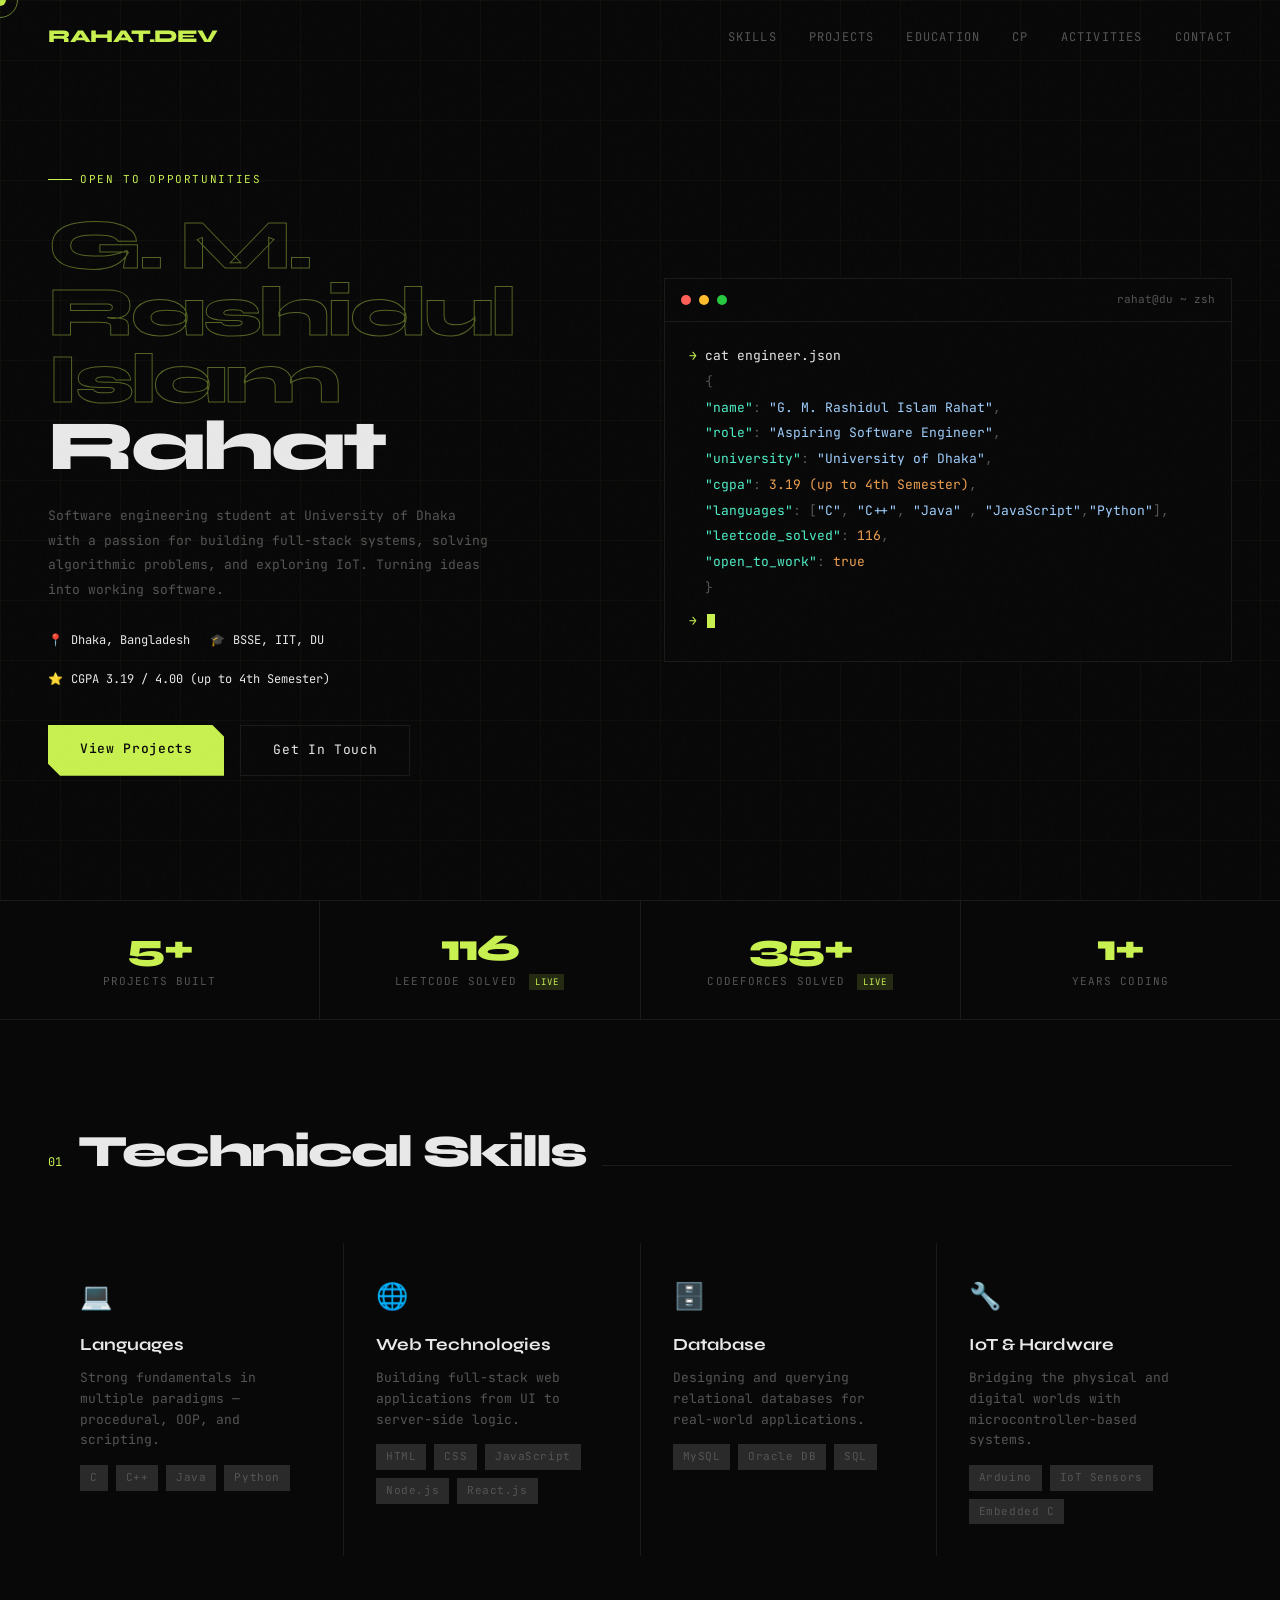
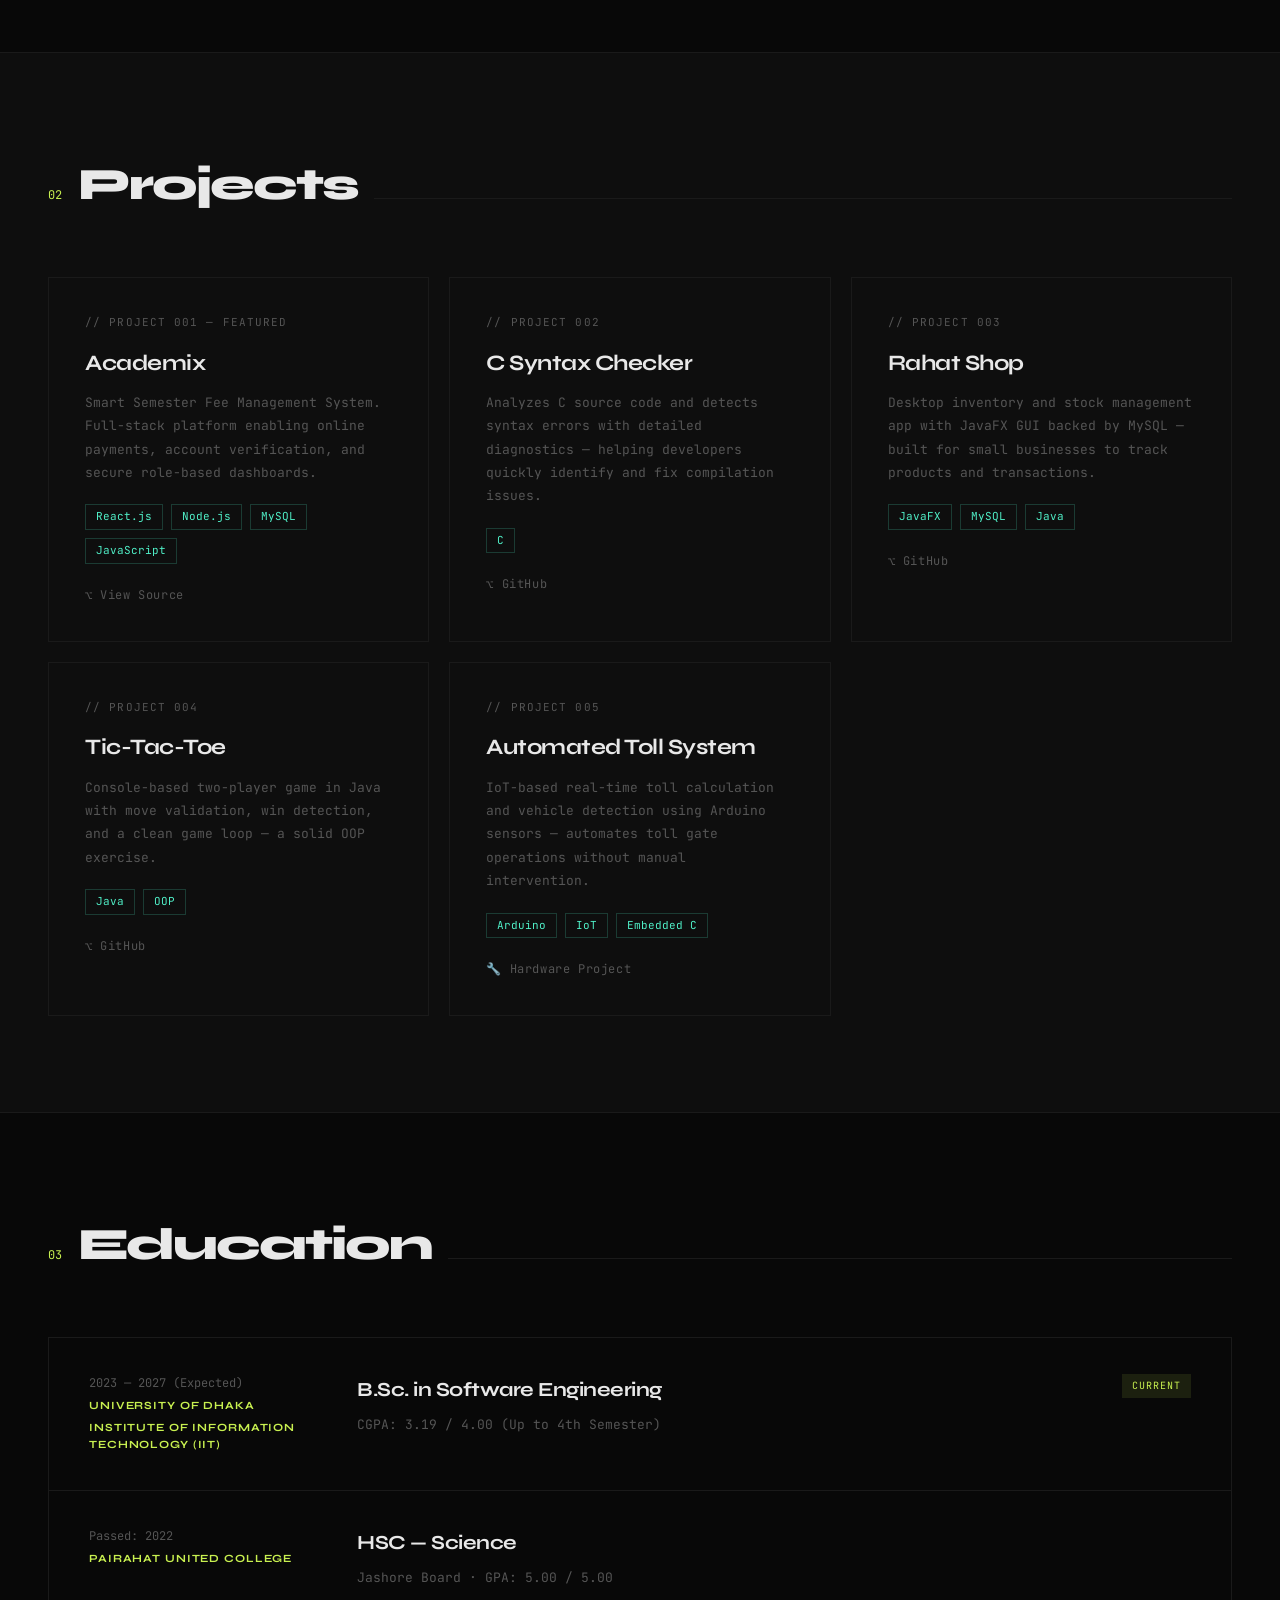
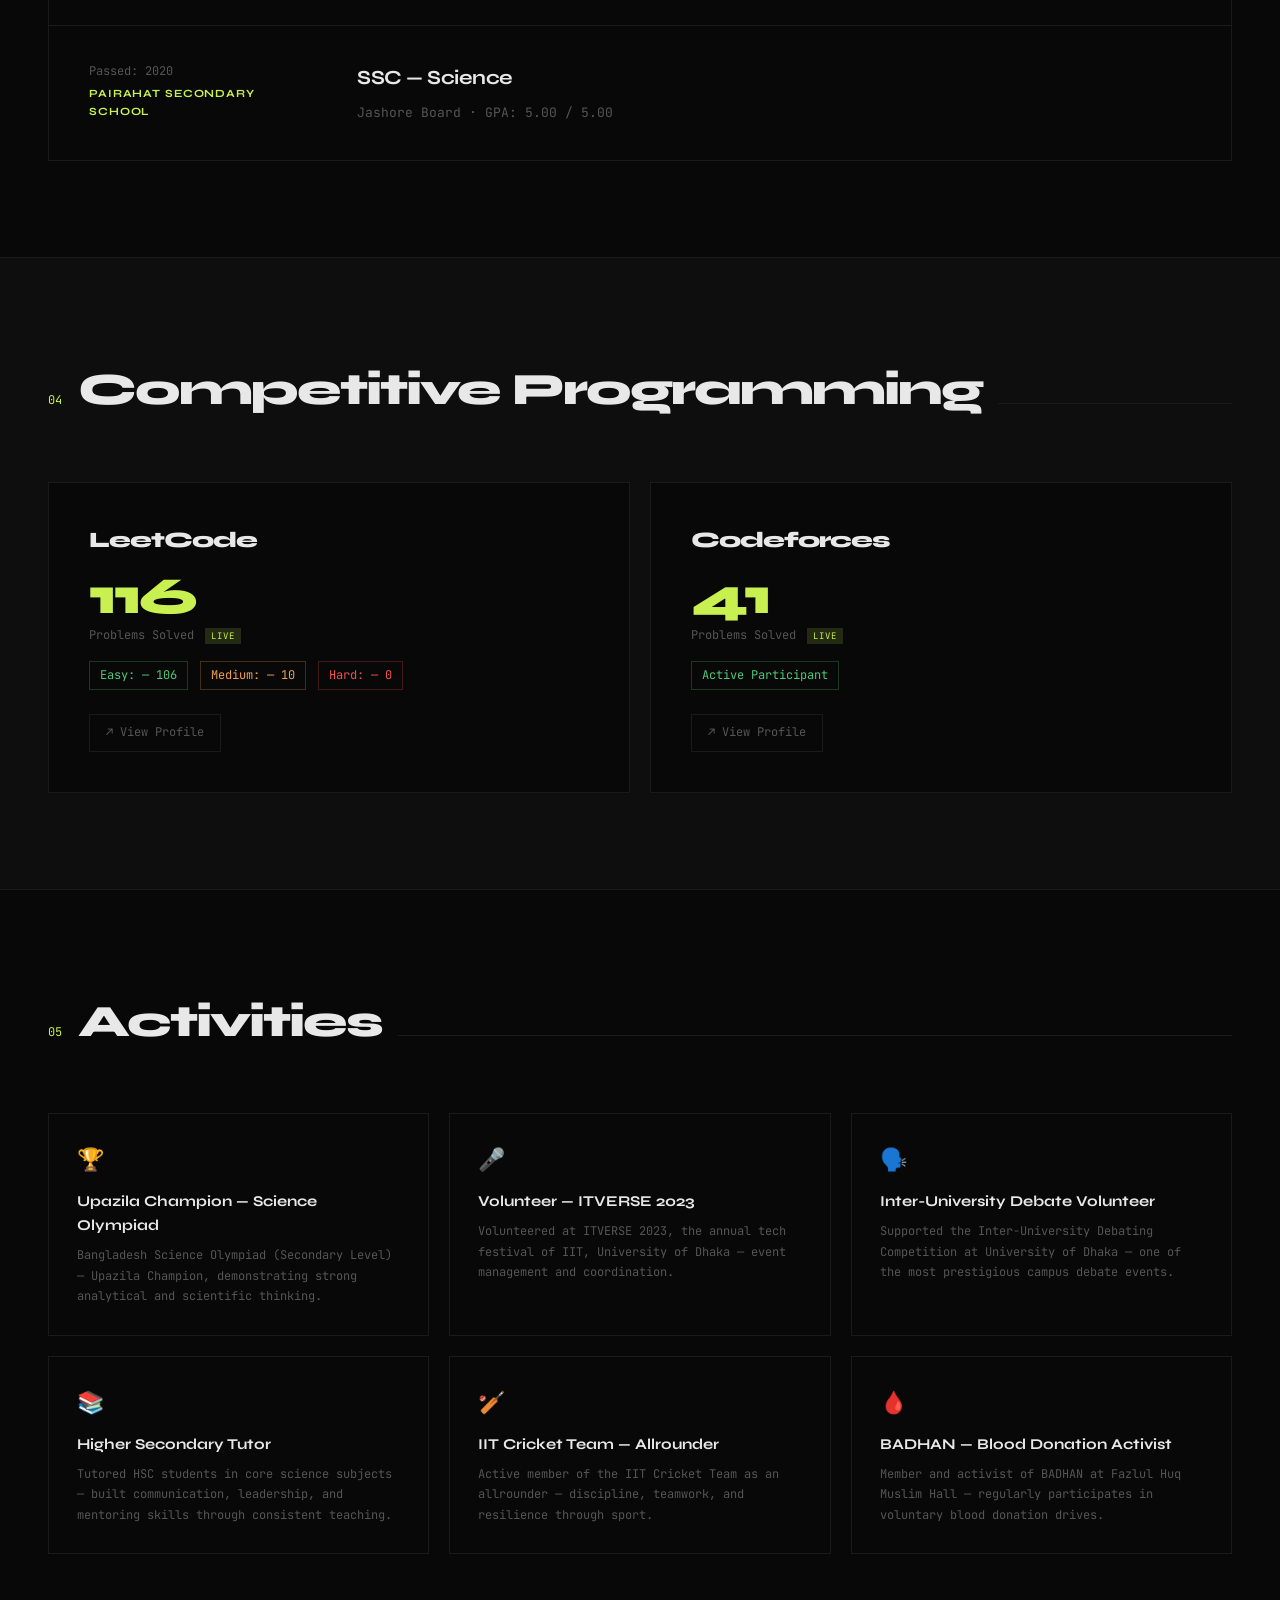
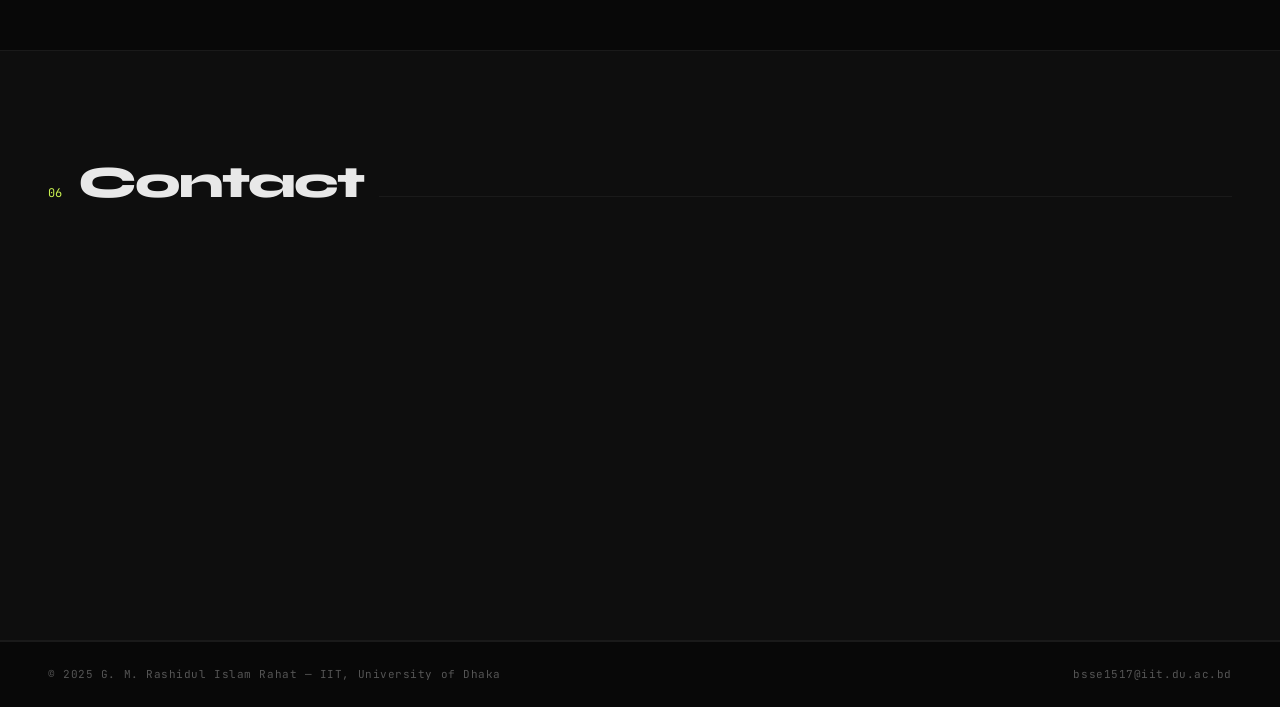
==== index.html @ 946d2c42 "Update personal information and statistics in index.html" ====
<!DOCTYPE html>
<html lang="en">
<head>
  <meta charset="UTF-8" />
  <meta name="viewport" content="width=device-width, initial-scale=1.0" />
  <title>G. M. Rashidul Islam Rahat — Software Engineer</title>
  <link rel="preconnect" href="https://fonts.googleapis.com" />
  <link rel="preconnect" href="https://fonts.gstatic.com" crossorigin />
  <link href="https://fonts.googleapis.com/css2?family=Syne:wght@400;700;800&family=JetBrains+Mono:wght@300;400;500&display=swap" rel="stylesheet" />
  <link rel="stylesheet" href="style.css" />
</head>
<body>

  <div class="cursor" id="cursor"></div>
  <div class="cursor-ring" id="cursorRing"></div>

  <!-- NAV -->
  <nav id="nav">
    <a href="#" class="nav-logo">RAHAT.DEV</a>
    <ul class="nav-links">
      <li><a href="#skills">Skills</a></li>
      <li><a href="#projects">Projects</a></li>
      <li><a href="#education">Education</a></li>
      <li><a href="#cp">CP</a></li>
      <li><a href="#activities">Activities</a></li>
      <li><a href="#contact">Contact</a></li>
    </ul>
    <button class="nav-burger" id="navBurger" aria-label="Menu">
      <span></span><span></span><span></span>
    </button>
  </nav>

  <!-- HERO -->
  <section class="hero">
    <div class="hero-left">
      <p class="hero-tag">Open to Opportunities</p>
      <h1 class="hero-name">
        
        <span class="outline">G. M. Rashidul Islam </span>
        Rahat

      </h1>
      <p class="hero-desc">
        Software engineering student at University of Dhaka with a passion for
        building full-stack systems, solving algorithmic problems, and exploring
        IoT. Turning ideas into working software.
      </p>
      <div class="hero-meta">
        <div class="hero-meta-item">📍 <span>Dhaka, Bangladesh</span></div>
        <div class="hero-meta-item">🎓 <span>BSSE, IIT, DU</span></div>
        <div class="hero-meta-item">⭐ <span>CGPA 3.19 / 4.00 (up to 4th Semester)</span></div>
      </div>
      <div class="hero-cta">
        <a href="#projects" class="btn-primary">View Projects</a>
        <a href="mailto:bsse1517@iit.du.ac.bd" class="btn-outline">Get In Touch</a>
      </div>
    </div>

    <div class="hero-right">
      <div class="terminal">
        <div class="terminal-header">
          <div class="dot r"></div>
          <div class="dot y"></div>
          <div class="dot g"></div>
          <span class="t-title">rahat@du ~ zsh</span>
        </div>
        <div class="terminal-body">
          <div class="tl"><span class="tp">→</span> <span class="tc">cat engineer.json</span></div>
          <div class="tl"><span class="to">{</span></div>
          <div class="tl"><span class="to"><span class="tk">"name"</span>: <span class="ts">"G. M. Rashidul Islam Rahat"</span>,</span></div>
          <div class="tl"><span class="to"><span class="tk">"role"</span>: <span class="ts">"Aspiring Software Engineer"</span>,</span></div>
          <div class="tl"><span class="to"><span class="tk">"university"</span>: <span class="ts">"University of Dhaka"</span>,</span></div>
          <div class="tl"><span class="to"><span class="tk">"cgpa"</span>: <span class="tv">3.19 (up to 4th Semester)</span>,</span></div>
          <div class="tl"><span class="to"><span class="tk">"languages"</span>: [<span class="ts">"C"</span>, <span class="ts">"C++"</span>, <span class="ts">"Java"</span> , <span class="ts">"JavaScript"</span>,<span class="ts">"Python"</span>],</span></div>
          <div class="tl"><span class="to"><span class="tk">"leetcode_solved"</span>: <span class="tv" id="terminal-lc">...</span>,</span></div>
          <div class="tl"><span class="to"><span class="tk">"open_to_work"</span>: <span class="tv">true</span></span></div>
          <div class="tl"><span class="to">}</span></div>
          <div class="tl" style="margin-top:12px"><span class="tp">→</span> <span class="t-cursor"></span></div>
        </div>
      </div>
    </div>
  </section>

  <!-- STATS BAR -->
  <div class="stats-bar">
    <div class="stat reveal">
      <div class="stat-num" data-target="6" data-suffix="+">0</div>
      <div class="stat-label">Projects Built</div>
    </div>
    <div class="stat reveal">
      <div class="stat-num" id="lc-stat" data-suffix="">—</div>
      <div class="stat-label">LeetCode Solved <span class="live-badge">LIVE</span></div>
    </div>
    <div class="stat reveal">
      <div class="stat-num" data-target="40" data-suffix="+">0</div>
      <div class="stat-label">Codeforces Solved <span class="live-badge">LIVE</span></div>
    </div>
    <div class="stat reveal">
      <div class="stat-num" data-target="2" data-suffix="+"></div>
      <div class="stat-label">Years Coding</div>
    </div>
  </div>

  <!-- SKILLS -->
  <section id="skills">
    <div class="section-header reveal">
      <span class="section-num">01</span>
      <h2 class="section-title">Technical Skills</h2>
      <div class="section-line"></div>
    </div>
    <div class="skills-grid">
      <div class="skill-card reveal">
        <div class="skill-icon">💻</div>
        <div class="skill-name">Languages</div>
        <p class="skill-desc">Strong fundamentals in multiple paradigms — procedural, OOP, and scripting.</p>
        <div class="skill-tags">
          <span class="tag">C</span><span class="tag">C++</span><span class="tag">Java</span><span class="tag">Python</span>
        </div>
      </div>
      <div class="skill-card reveal">
        <div class="skill-icon">🌐</div>
        <div class="skill-name">Web Technologies</div>
        <p class="skill-desc">Building full-stack web applications from UI to server-side logic.</p>
        <div class="skill-tags">
          <span class="tag">HTML</span><span class="tag">CSS</span><span class="tag">JavaScript</span><span class="tag">Node.js</span><span class="tag">React.js</span>
        </div>
      </div>
      <div class="skill-card reveal">
        <div class="skill-icon">🗄️</div>
        <div class="skill-name">Database</div>
        <p class="skill-desc">Designing and querying relational databases for real-world applications.</p>
        <div class="skill-tags">
          <span class="tag">MySQL</span><span class="tag">Oracle DB</span><span class="tag">SQL</span>
        </div>
      </div>
      <div class="skill-card reveal">
        <div class="skill-icon">🔧</div>
        <div class="skill-name">IoT & Hardware</div>
        <p class="skill-desc">Bridging the physical and digital worlds with microcontroller-based systems.</p>
        <div class="skill-tags">
          <span class="tag">Arduino</span><span class="tag">IoT Sensors</span><span class="tag">Embedded C</span>
        </div>
      </div>
    </div>
  </section>

  <!-- PROJECTS -->
  <section id="projects" class="alt-bg">
    <div class="section-header reveal">
      <span class="section-num">02</span>
      <h2 class="section-title">Projects</h2>
      <div class="section-line"></div>
    </div>
    <div class="projects-grid">

      <div class="project-card reveal">
        <div class="project-num">// PROJECT 001 — FEATURED</div>
        <div class="project-name">Academix</div>
        <p class="project-desc">Smart Semester Fee Management System. Full-stack platform enabling online payments, account verification, and secure role-based dashboards.</p>
        <div class="project-stack">
          <span class="stack-item">React.js</span><span class="stack-item">Node.js</span><span class="stack-item">MySQL</span><span class="stack-item">JavaScript</span>
        </div>
        <div class="project-links">
          <a href="#" class="project-link">⌥ View Source</a>
        </div>
      </div>

      <div class="project-card reveal">
        <div class="project-num">// PROJECT 002</div>
        <div class="project-name">C Syntax Checker</div>
        <p class="project-desc">Analyzes C source code and detects syntax errors with detailed diagnostics — helping developers quickly identify and fix compilation issues.</p>
        <div class="project-stack">
          <span class="stack-item">C</span>
        </div>
        <div class="project-links">
          <a href="https://github.com" class="project-link">⌥ GitHub</a>
        </div>
      </div>

      <div class="project-card reveal">
        <div class="project-num">// PROJECT 003</div>
        <div class="project-name">Rahat Shop</div>
        <p class="project-desc">Desktop inventory and stock management app with JavaFX GUI backed by MySQL — built for small businesses to track products and transactions.</p>
        <div class="project-stack">
          <span class="stack-item">JavaFX</span><span class="stack-item">MySQL</span><span class="stack-item">Java</span>
        </div>
        <div class="project-links">
          <a href="https://github.com" class="project-link">⌥ GitHub</a>
        </div>
      </div>

      <div class="project-card reveal">
        <div class="project-num">// PROJECT 004</div>
        <div class="project-name">Tic-Tac-Toe</div>
        <p class="project-desc">Console-based two-player game in Java with move validation, win detection, and a clean game loop — a solid OOP exercise.</p>
        <div class="project-stack">
          <span class="stack-item">Java</span><span class="stack-item">OOP</span>
        </div>
        <div class="project-links">
          <a href="https://github.com" class="project-link">⌥ GitHub</a>
        </div>
      </div>

      <div class="project-card reveal">
        <div class="project-num">// PROJECT 005</div>
        <div class="project-name">Automated Toll System</div>
        <p class="project-desc">IoT-based real-time toll calculation and vehicle detection using Arduino sensors — automates toll gate operations without manual intervention.</p>
        <div class="project-stack">
          <span class="stack-item">Arduino</span><span class="stack-item">IoT</span><span class="stack-item">Embedded C</span>
        </div>
        <div class="project-links">
          <span class="project-link no-link">🔧 Hardware Project</span>
        </div>
      </div>

      <div class="project-card reveal">
        <div class="project-num">// PROJECT 006 — SRS</div>
        <div class="project-name">DU Food Point</div>
        <p class="project-desc">Software Requirements Specification for DU Food Point. Collected, analyzed, and structured requirements using standard IEEE SRS format.</p>
        <div class="project-stack">
          <span class="stack-item">Requirements Eng.</span><span class="stack-item">IEEE SRS</span>
        </div>
        <div class="project-links">
          <span class="project-link no-link">📄 Documentation</span>
        </div>
      </div>

    </div>
  </section>

  <!-- EDUCATION -->
  <section id="education">
    <div class="section-header reveal">
      <span class="section-num">03</span>
      <h2 class="section-title">Education</h2>
      <div class="section-line"></div>
    </div>
    <div class="edu-list">
      <div class="edu-item reveal">
        <div class="edu-left">
          <div class="edu-period">2023 — 2027 (Expected)</div>
          <div class="edu-inst">University of Dhaka</div>
          <div class="edu-inst">Institute of Information Technology (IIT)</div>
        </div>
        <div class="edu-right">
          <div class="edu-degree">B.Sc. in Software Engineering</div>
          <p class="edu-detail"> CGPA: 3.19 / 4.00 (Up to 4th Semester)</p>
        </div>
        <div class="edu-badge current">Current</div>
      </div>
      <div class="edu-item reveal">
        <div class="edu-left">
          <div class="edu-period">Passed: 2022</div>
          <div class="edu-inst">Pairahat United College</div>
        </div>
        <div class="edu-right">
          <div class="edu-degree">HSC — Science</div>
          <p class="edu-detail">Jashore Board · GPA: 5.00 / 5.00 </p>
        </div>
        
      </div>
      <div class="edu-item reveal">
        <div class="edu-left">
          <div class="edu-period">Passed: 2020</div>
          <div class="edu-inst">Pairahat Secondary School</div>
        </div>
        <div class="edu-right">
          <div class="edu-degree">SSC — Science</div>
          <p class="edu-detail">Jashore Board · GPA: 5.00 / 5.00 </p>
        </div>
        
      </div>
    </div>
  </section>

  <!-- COMPETITIVE PROGRAMMING -->
  <section id="cp" class="alt-bg">
    <div class="section-header reveal">
      <span class="section-num">04</span>
      <h2 class="section-title">Competitive Programming</h2>
      <div class="section-line"></div>
    </div>
    <div class="cp-grid">
      <div class="cp-card reveal">
        <div class="cp-platform">LeetCode</div>
        <div class="cp-count">116</div>
        <div class="cp-label">Problems Solved <span class="live-badge">LIVE</span></div>
        <div class="cp-breakdown" id="lc-breakdown">
          <span class="diff easy">Easy: — 106</span>
          <span class="diff medium">Medium: — 10</span>
          <span class="diff hard">Hard: — 0</span>
        </div>
        <a href="https://leetcode.com/Rahat1517" target="_blank" class="cp-link">↗ View Profile</a>
      </div>
      <div class="cp-card reveal">
        <div class="cp-platform">Codeforces</div>
        
        <div class="cp-count">41</div>
        <div class="cp-label">Problems Solved <span class="live-badge">LIVE</span></div>
        <div class="cp-breakdown">
          <span class="diff easy">Active Participant</span>
        </div>
        <a href="https://codeforces.com/rahat1517" target="_blank" class="cp-link">↗ View Profile</a>
      </div>
    </div>
  </section>

  <!-- ACTIVITIES -->
  <section id="activities">
    <div class="section-header reveal">
      <span class="section-num">05</span>
      <h2 class="section-title">Activities</h2>
      <div class="section-line"></div>
    </div>
    <div class="act-grid">
      <div class="act-card reveal">
        <div class="act-icon">🏆</div>
        <div class="act-title">Upazila Champion — Science Olympiad</div>
        <p class="act-desc">Bangladesh Science Olympiad (Secondary Level) — Upazila Champion, demonstrating strong analytical and scientific thinking.</p>
      </div>
      <div class="act-card reveal">
        <div class="act-icon">🎤</div>
        <div class="act-title">Volunteer — ITVERSE 2023</div>
        <p class="act-desc">Volunteered at ITVERSE 2023, the annual tech festival of IIT, University of Dhaka — event management and coordination.</p>
      </div>
      <div class="act-card reveal">
        <div class="act-icon">🗣️</div>
        <div class="act-title">Inter-University Debate Volunteer</div>
        <p class="act-desc">Supported the Inter-University Debating Competition at University of Dhaka — one of the most prestigious campus debate events.</p>
      </div>
      <div class="act-card reveal">
        <div class="act-icon">📚</div>
        <div class="act-title">Higher Secondary Tutor</div>
        <p class="act-desc">Tutored HSC students in core science subjects — built communication, leadership, and mentoring skills through consistent teaching.</p>
      </div>
      <div class="act-card reveal">
        <div class="act-icon">🏏</div>
        <div class="act-title">IIT Cricket Team — Allrounder</div>
        <p class="act-desc">Active member of the IIT Cricket Team as an allrounder — discipline, teamwork, and resilience through sport.</p>
      </div>
      <div class="act-card reveal">
        <div class="act-icon">🩸</div>
        <div class="act-title">BADHAN — Blood Donation Activist</div>
        <p class="act-desc">Member and activist of BADHAN at Fazlul Huq Muslim Hall — regularly participates in voluntary blood donation drives.</p>
      </div>
    </div>
  </section>

  <!-- CONTACT -->
  <section id="contact" class="alt-bg contact-section">
    <div class="section-header reveal">
      <span class="section-num">06</span>
      <h2 class="section-title">Contact</h2>
      <div class="section-line"></div>
    </div>
    <h2 class="contact-heading reveal">
      Let's build<br />
      <span>something</span><br />
      awesome.
    </h2>
    <div class="contact-links reveal">
      <a href="mailto:bsse1517@iit.du.ac.bd" class="contact-link">
        <svg width="16" height="16" fill="none" stroke="currentColor" viewBox="0 0 24 24"><path stroke-linecap="round" stroke-linejoin="round" stroke-width="2" d="M3 8l7.89 5.26a2 2 0 002.22 0L21 8M5 19h14a2 2 0 002-2V7a2 2 0 00-2-2H5a2 2 0 00-2 2v10a2 2 0 002 2z"/></svg>
        bsse1517@iit.du.ac.bd
      </a>
      <a href="tel:01754678501" class="contact-link">
        <svg width="16" height="16" fill="none" stroke="currentColor" viewBox="0 0 24 24"><path stroke-linecap="round" stroke-linejoin="round" stroke-width="2" d="M3 5a2 2 0 012-2h3.28a1 1 0 01.948.684l1.498 4.493a1 1 0 01-.502 1.21l-2.257 1.13a11.042 11.042 0 005.516 5.516l1.13-2.257a1 1 0 011.21-.502l4.493 1.498a1 1 0 01.684.949V19a2 2 0 01-2 2h-1C9.716 21 3 14.284 3 6V5z"/></svg>
        +880 1754-678501
      </a>
      <a href="https://github.com/rahat1517" target="_blank" class="contact-link">
        <svg width="16" height="16" fill="currentColor" viewBox="0 0 24 24"><path d="M12 0C5.374 0 0 5.373 0 12c0 5.302 3.438 9.8 8.207 11.387.599.111.793-.261.793-.577v-2.234c-3.338.726-4.033-1.416-4.033-1.416-.546-1.387-1.333-1.756-1.333-1.756-1.089-.745.083-.729.083-.729 1.205.084 1.839 1.237 1.839 1.237 1.07 1.834 2.807 1.304 3.492.997.107-.775.418-1.305.762-1.604-2.665-.305-5.467-1.334-5.467-5.931 0-1.311.469-2.381 1.236-3.221-.124-.303-.535-1.524.117-3.176 0 0 1.008-.322 3.301 1.23A11.509 11.509 0 0112 5.803c1.02.005 2.047.138 3.006.404 2.291-1.552 3.297-1.23 3.297-1.23.653 1.653.242 2.874.118 3.176.77.84 1.235 1.911 1.235 3.221 0 4.609-2.807 5.624-5.479 5.921.43.372.823 1.102.823 2.222v3.293c0 .319.192.694.801.576C20.566 21.797 24 17.3 24 12c0-6.627-5.373-12-12-12z"/></svg>
        GitHub
      </a>
      <a href="https://www.linkedin.com/in/g-m-rashidul-islam-rahat-509b66341/" target="_blank" class="contact-link">
        <svg width="16" height="16" fill="currentColor" viewBox="0 0 24 24"><path d="M20.447 20.452h-3.554v-5.569c0-1.328-.027-3.037-1.852-3.037-1.853 0-2.136 1.445-2.136 2.939v5.667H9.351V9h3.414v1.561h.046c.477-.9 1.637-1.85 3.37-1.85 3.601 0 4.267 2.37 4.267 5.455v6.286zM5.337 7.433c-1.144 0-2.063-.926-2.063-2.065 0-1.138.92-2.063 2.063-2.063 1.14 0 2.064.925 2.064 2.063 0 1.139-.925 2.065-2.064 2.065zm1.782 13.019H3.555V9h3.564v11.452zM22.225 0H1.771C.792 0 0 .774 0 1.729v20.542C0 23.227.792 24 1.771 24h20.451C23.2 24 24 23.227 24 22.271V1.729C24 .774 23.2 0 22.222 0h.003z"/></svg>
        LinkedIn
      </a>
    </div>
  </section>

  <footer>
    <p>© 2025 G. M. Rashidul Islam Rahat — IIT, University of Dhaka</p>
    <p>bsse1517@iit.du.ac.bd</p>
  </footer>

  <script src="script.js"></script>
</body>
</html>
---- style.css ----
/* ---------- RESET & VARIABLES ---------- */
*, *::before, *::after {
  box-sizing: border-box;
  margin: 0;
  padding: 0;
}

:root {
  --bg:       #080808;
  --surface:  #0e0e0e;
  --border:   #1a1a1a;
  --accent:   #c8f050;
  --accent2:  #50f0c8;
  --text:     #e8e8e8;
  --muted:    #555;
  --dimmed:   #2a2a2a;
}

html { scroll-behavior: smooth; }

body {
  background: var(--bg);
  color: var(--text);
  font-family: 'JetBrains Mono', monospace;
  font-size: 14px;
  line-height: 1.6;
  cursor: none;
  overflow-x: hidden;
}

/* Noise texture overlay */
body::before {
  content: '';
  position: fixed;
  inset: 0;
  background-image: url("data:image/svg+xml,%3Csvg viewBox='0 0 256 256' xmlns='http://www.w3.org/2000/svg'%3E%3Cfilter id='noise'%3E%3CfeTurbulence type='fractalNoise' baseFrequency='0.9' numOctaves='4' stitchTiles='stitch'/%3E%3C/filter%3E%3Crect width='100%25' height='100%25' filter='url(%23noise)' opacity='0.03'/%3E%3C/svg%3E");
  pointer-events: none;
  z-index: 1000;
  opacity: 0.4;
}

/* ---------- CURSOR ---------- */
.cursor {
  position: fixed;
  width: 12px;
  height: 12px;
  background: var(--accent);
  border-radius: 50%;
  pointer-events: none;
  z-index: 9999;
  transform: translate(-50%, -50%);
  transition: transform 0.1s, width 0.2s, height 0.2s;
  mix-blend-mode: difference;
}

.cursor-ring {
  position: fixed;
  width: 36px;
  height: 36px;
  border: 1px solid var(--accent);
  border-radius: 50%;
  pointer-events: none;
  z-index: 9998;
  transform: translate(-50%, -50%);
  transition: opacity 0.3s;
  opacity: 0.5;
}

/* ---------- SCROLLBAR ---------- */
::-webkit-scrollbar       { width: 4px; }
::-webkit-scrollbar-track { background: var(--bg); }
::-webkit-scrollbar-thumb { background: var(--border); }
::-webkit-scrollbar-thumb:hover { background: var(--accent); }

/* ---------- NAV ---------- */
nav {
  position: fixed;
  top: 0; left: 0; right: 0;
  z-index: 100;
  padding: 22px 48px;
  display: flex;
  justify-content: space-between;
  align-items: center;
  transition: background 0.3s, border-color 0.3s, backdrop-filter 0.3s;
}

nav.scrolled {
  background: rgba(8, 8, 8, 0.92);
  backdrop-filter: blur(20px);
  border-bottom: 1px solid var(--border);
}

.nav-logo {
  font-family: 'Syne', sans-serif;
  font-weight: 800;
  font-size: 18px;
  color: var(--accent);
  text-decoration: none;
  letter-spacing: -0.5px;
}

.nav-links {
  display: flex;
  gap: 32px;
  list-style: none;
}

.nav-links a {
  color: var(--muted);
  text-decoration: none;
  font-size: 12px;
  letter-spacing: 0.1em;
  text-transform: uppercase;
  transition: color 0.2s;
}

.nav-links a:hover { color: var(--accent); }

.nav-burger {
  display: none;
  flex-direction: column;
  gap: 5px;
  background: none;
  border: none;
  cursor: pointer;
  padding: 4px;
}

.nav-burger span {
  display: block;
  width: 24px;
  height: 2px;
  background: var(--text);
  transition: all 0.3s;
}

/* ---------- HERO ---------- */
.hero {
  min-height: 100vh;
  display: grid;
  grid-template-columns: 1fr 1fr;
  align-items: center;
  padding: 100px 48px 60px;
  gap: 48px;
  position: relative;
  overflow: hidden;
}

/* Grid lines */
.hero::after {
  content: '';
  position: absolute;
  inset: 0;
  background-image:
    linear-gradient(rgba(200, 240, 80, 0.03) 1px, transparent 1px),
    linear-gradient(90deg, rgba(200, 240, 80, 0.03) 1px, transparent 1px);
  background-size: 60px 60px;
  pointer-events: none;
}

.hero-left { position: relative; z-index: 2; }

.hero-tag {
  display: inline-flex;
  align-items: center;
  gap: 8px;
  color: var(--accent);
  font-size: 11px;
  letter-spacing: 0.15em;
  text-transform: uppercase;
  margin-bottom: 24px;
  opacity: 0;
  animation: fadeUp 0.8s 0.2s forwards;
}

.hero-tag::before {
  content: '';
  width: 24px;
  height: 1px;
  background: var(--accent);
}

.hero-name {
  font-family: 'Syne', sans-serif;
  font-size: clamp(42px, 5.5vw, 80px);
  font-weight: 800;
  line-height: 0.95;
  letter-spacing: -3px;
  margin-bottom: 24px;
  opacity: 0;
  animation: fadeUp 0.8s 0.4s forwards;
}

.hero-name .outline {
  color: transparent;
  -webkit-text-stroke: 1px rgba(200, 240, 80, 0.4);
}

.hero-desc {
  color: var(--muted);
  max-width: 440px;
  line-height: 1.9;
  font-size: 13px;
  margin-bottom: 28px;
  opacity: 0;
  animation: fadeUp 0.8s 0.6s forwards;
}

.hero-meta {
  display: flex;
  gap: 20px;
  flex-wrap: wrap;
  margin-bottom: 36px;
  opacity: 0;
  animation: fadeUp 0.8s 0.7s forwards;
}

.hero-meta-item {
  display: flex;
  align-items: center;
  gap: 8px;
  color: var(--muted);
  font-size: 12px;
}

.hero-meta-item span { color: var(--text); }

.hero-cta {
  display: flex;
  gap: 16px;
  flex-wrap: wrap;
  opacity: 0;
  animation: fadeUp 0.8s 0.8s forwards;
}

/* Buttons */
.btn-primary {
  background: var(--accent);
  color: #080808;
  border: none;
  padding: 14px 32px;
  font-family: 'JetBrains Mono', monospace;
  font-size: 13px;
  font-weight: 500;
  letter-spacing: 0.05em;
  text-decoration: none;
  cursor: none;
  display: inline-block;
  transition: transform 0.2s, box-shadow 0.2s;
  clip-path: polygon(0 0, calc(100% - 12px) 0, 100% 12px, 100% 100%, 12px 100%, 0 calc(100% - 12px));
}

.btn-primary:hover {
  transform: translateY(-2px);
  box-shadow: 0 8px 32px rgba(200, 240, 80, 0.3);
}

.btn-outline {
  background: transparent;
  color: var(--text);
  border: 1px solid var(--border);
  padding: 14px 32px;
  font-family: 'JetBrains Mono', monospace;
  font-size: 13px;
  letter-spacing: 0.05em;
  text-decoration: none;
  cursor: none;
  display: inline-block;
  transition: border-color 0.2s, color 0.2s;
}

.btn-outline:hover {
  border-color: var(--accent);
  color: var(--accent);
}

/* ---------- TERMINAL ---------- */
.hero-right {
  position: relative;
  z-index: 2;
  opacity: 0;
  animation: fadeUp 0.8s 0.5s forwards;
}

.terminal {
  background: #080808;
  border: 1px solid var(--border);
  position: relative;
}

.terminal::before {
  content: '';
  position: absolute;
  inset: -1px;
  background: linear-gradient(135deg, rgba(200, 240, 80, 0.15), transparent 50%);
  z-index: -1;
}

.terminal-header {
  padding: 12px 16px;
  border-bottom: 1px solid var(--border);
  display: flex;
  align-items: center;
  gap: 8px;
}

.dot { width: 10px; height: 10px; border-radius: 50%; }
.dot.r { background: #ff5f57; }
.dot.y { background: #febc2e; }
.dot.g { background: #28c840; }
.t-title { color: var(--muted); font-size: 11px; margin-left: auto; }

.terminal-body { padding: 24px; }

.tl { margin-bottom: 5px; font-size: 13px; }
.tp  { color: var(--accent); }
.tc  { color: var(--text); }
.to  { color: var(--muted); padding-left: 16px; display: block; }
.tk  { color: var(--accent2); }
.tv  { color: #f0a050; }
.ts  { color: #a0d0ff; }

.t-cursor {
  display: inline-block;
  width: 8px;
  height: 14px;
  background: var(--accent);
  animation: blink 1s infinite;
  vertical-align: middle;
  margin-left: 2px;
}

/* ---------- STATS BAR ---------- */
.stats-bar {
  border-top: 1px solid var(--border);
  border-bottom: 1px solid var(--border);
  display: grid;
  grid-template-columns: repeat(4, 1fr);
  gap: 1px;
  background: var(--border);
}

.stat {
  background: var(--bg);
  padding: 28px 32px;
  text-align: center;
}

.stat-num {
  font-family: 'Syne', sans-serif;
  font-size: 38px;
  font-weight: 800;
  color: var(--accent);
  letter-spacing: -2px;
  line-height: 1;
}

.stat-label {
  color: var(--muted);
  font-size: 11px;
  letter-spacing: 0.1em;
  text-transform: uppercase;
  margin-top: 6px;
}

.live-badge {
  background: rgba(200, 240, 80, 0.15);
  color: var(--accent);
  font-size: 9px;
  padding: 2px 6px;
  letter-spacing: 0.1em;
  margin-left: 4px;
  vertical-align: middle;
  animation: pulse 2s infinite;
}

/* ---------- SECTIONS ---------- */
section { padding: 96px 48px; }

.alt-bg {
  background: var(--surface);
  border-top: 1px solid var(--border);
  border-bottom: 1px solid var(--border);
}

.section-header {
  display: flex;
  align-items: baseline;
  gap: 16px;
  margin-bottom: 56px;
}

.section-num { color: var(--accent); font-size: 12px; }

.section-title {
  font-family: 'Syne', sans-serif;
  font-size: clamp(26px, 3.5vw, 46px);
  font-weight: 800;
  letter-spacing: -2px;
}

.section-line {
  flex: 1;
  height: 1px;
  background: var(--border);
}

/* ---------- SKILLS ---------- */
.skills-grid {
  display: grid;
  grid-template-columns: repeat(auto-fit, minmax(260px, 1fr));
  gap: 1px;
  background: var(--border);
}

.skill-card {
  background: var(--bg);
  padding: 32px;
  transition: background 0.3s;
  position: relative;
  overflow: hidden;
}

.skill-card::before {
  content: '';
  position: absolute;
  bottom: 0; left: 0; right: 0;
  height: 2px;
  background: var(--accent);
  transform: scaleX(0);
  transform-origin: left;
  transition: transform 0.3s;
}

.skill-card:hover             { background: #0d0d0d; }
.skill-card:hover::before     { transform: scaleX(1); }

.skill-icon  { font-size: 26px; margin-bottom: 14px; }
.skill-name  { font-family: 'Syne', sans-serif; font-size: 17px; font-weight: 700; margin-bottom: 10px; }
.skill-desc  { color: var(--muted); font-size: 13px; }
.skill-tags  { display: flex; flex-wrap: wrap; gap: 8px; margin-top: 14px; }

.tag {
  background: var(--dimmed);
  color: var(--muted);
  padding: 4px 10px;
  font-size: 11px;
  letter-spacing: 0.05em;
  transition: background 0.2s, color 0.2s;
}

.skill-card:hover .tag {
  background: rgba(200, 240, 80, 0.1);
  color: var(--accent);
}

/* ---------- PROJECTS ---------- */
.projects-grid {
  display: grid;
  grid-template-columns: repeat(auto-fit, minmax(320px, 1fr));
  gap: 20px;
}

.project-card {
  border: 1px solid var(--border);
  padding: 36px;
  position: relative;
  overflow: hidden;
  transition: border-color 0.3s, transform 0.3s;
  background: var(--surface);
}

.project-card::after {
  content: '';
  position: absolute;
  top: 0; left: 0; right: 0;
  height: 1px;
  background: linear-gradient(90deg, var(--accent), transparent);
  opacity: 0;
  transition: opacity 0.3s;
}

.project-card:hover              { border-color: var(--accent); transform: translateY(-4px); }
.project-card:hover::after       { opacity: 1; }

.project-num  { font-size: 11px; color: var(--muted); letter-spacing: 0.1em; margin-bottom: 14px; }
.project-name { font-family: 'Syne', sans-serif; font-size: 22px; font-weight: 700; letter-spacing: -0.5px; margin-bottom: 10px; }
.project-desc { color: var(--muted); line-height: 1.8; font-size: 13px; margin-bottom: 20px; }

.project-stack {
  display: flex;
  gap: 8px;
  flex-wrap: wrap;
  margin-bottom: 22px;
}

.stack-item {
  color: var(--accent2);
  font-size: 11px;
  border: 1px solid rgba(80, 240, 200, 0.2);
  padding: 3px 10px;
}

.project-links { display: flex; gap: 16px; }

.project-link {
  color: var(--muted);
  text-decoration: none;
  font-size: 12px;
  letter-spacing: 0.05em;
  transition: color 0.2s;
  display: flex;
  align-items: center;
  gap: 6px;
  cursor: none;
}

.project-link:hover     { color: var(--accent); }
.project-link.no-link   { cursor: default; }

/* ---------- EDUCATION ---------- */
.edu-list { display: flex; flex-direction: column; }

.edu-item {
  border: 1px solid var(--border);
  border-bottom: none;
  padding: 36px 40px;
  display: grid;
  grid-template-columns: 220px 1fr;
  gap: 48px;
  align-items: start;
  transition: background 0.3s;
  position: relative;
}

.edu-item:last-child  { border-bottom: 1px solid var(--border); }
.edu-item:hover       { background: #0a0a0a; }

.edu-period { color: var(--muted); font-size: 12px; }

.edu-inst {
  font-family: 'Syne', sans-serif;
  font-size: 11px;
  font-weight: 700;
  letter-spacing: 0.08em;
  text-transform: uppercase;
  color: var(--accent);
  margin-top: 4px;
}

.edu-degree {
  font-family: 'Syne', sans-serif;
  font-size: 20px;
  font-weight: 700;
  letter-spacing: -0.5px;
  margin-bottom: 8px;
}

.edu-detail { color: var(--muted); font-size: 13px; line-height: 1.7; }

.edu-badge {
  position: absolute;
  right: 40px;
  top: 36px;
  font-size: 10px;
  padding: 4px 10px;
  letter-spacing: 0.1em;
  text-transform: uppercase;
}

.edu-badge.current { background: rgba(200, 240, 80, 0.1);  color: var(--accent); }
.edu-badge.gold    { background: rgba(80, 240, 200, 0.1);   color: var(--accent2); }

/* ---------- COMPETITIVE PROGRAMMING ---------- */
.cp-grid {
  display: grid;
  grid-template-columns: 1fr 1fr;
  gap: 20px;
}

.cp-card {
  border: 1px solid var(--border);
  padding: 40px;
  background: var(--bg);
  transition: border-color 0.3s;
  position: relative;
  overflow: hidden;
}

.cp-card:hover { border-color: var(--accent); }

.cp-platform {
  font-family: 'Syne', sans-serif;
  font-size: 22px;
  font-weight: 800;
  letter-spacing: -1px;
  margin-bottom: 12px;
}

.cp-count {
  font-family: 'Syne', sans-serif;
  font-size: 52px;
  font-weight: 800;
  color: var(--accent);
  letter-spacing: -3px;
  line-height: 1;
  margin-bottom: 4px;
}

.cp-label {
  color: var(--muted);
  font-size: 12px;
  margin-bottom: 16px;
}

.cp-breakdown {
  display: flex;
  gap: 12px;
  flex-wrap: wrap;
  margin-bottom: 24px;
}

.diff {
  font-size: 12px;
  padding: 4px 10px;
}

.diff.easy   { color: #50c878; border: 1px solid rgba(80,200,120,0.25); }
.diff.medium { color: #f0a050; border: 1px solid rgba(240,160,80,0.25); }
.diff.hard   { color: #f05050; border: 1px solid rgba(240,80,80,0.25);  }

.cp-link {
  display: inline-flex;
  align-items: center;
  gap: 6px;
  color: var(--muted);
  text-decoration: none;
  font-size: 12px;
  border: 1px solid var(--border);
  padding: 8px 16px;
  transition: all 0.2s;
  cursor: none;
}

.cp-link:hover { border-color: var(--accent); color: var(--accent); }

/* ---------- ACTIVITIES ---------- */
.act-grid {
  display: grid;
  grid-template-columns: repeat(auto-fit, minmax(300px, 1fr));
  gap: 20px;
}

.act-card {
  border: 1px solid var(--border);
  padding: 28px;
  background: var(--bg);
  transition: border-color 0.3s, background 0.3s;
}

.act-card:hover {
  border-color: rgba(200, 240, 80, 0.3);
  background: #0a0a0a;
}

.act-icon  { font-size: 22px; margin-bottom: 12px; }
.act-title { font-family: 'Syne', sans-serif; font-size: 15px; font-weight: 700; margin-bottom: 8px; }
.act-desc  { color: var(--muted); font-size: 12px; line-height: 1.7; }

/* ---------- CONTACT ---------- */
.contact-section { }

.contact-heading {
  font-family: 'Syne', sans-serif;
  font-size: clamp(36px, 5vw, 72px);
  font-weight: 800;
  letter-spacing: -3px;
  line-height: 0.95;
  margin-bottom: 40px;
}

.contact-heading span {
  color: transparent;
  -webkit-text-stroke: 1px rgba(200, 240, 80, 0.4);
}

.contact-links {
  display: flex;
  gap: 16px;
  flex-wrap: wrap;
}

.contact-link {
  display: flex;
  align-items: center;
  gap: 10px;
  color: var(--muted);
  text-decoration: none;
  font-size: 13px;
  border: 1px solid var(--border);
  padding: 12px 20px;
  transition: all 0.3s;
  cursor: none;
}

.contact-link:hover {
  border-color: var(--accent);
  color: var(--accent);
  background: rgba(200, 240, 80, 0.05);
}

/* ---------- FOOTER ---------- */
footer {
  padding: 24px 48px;
  display: flex;
  justify-content: space-between;
  align-items: center;
  border-top: 1px solid var(--border);
}

footer p { color: var(--muted); font-size: 11px; letter-spacing: 0.05em; }

/* ---------- SCROLL REVEAL ---------- */
.reveal {
  opacity: 0;
  transform: translateY(32px);
  transition: opacity 0.7s, transform 0.7s;
}

.reveal.visible {
  opacity: 1;
  transform: translateY(0);
}

/* ---------- ANIMATIONS ---------- */
@keyframes fadeUp {
  from { opacity: 0; transform: translateY(24px); }
  to   { opacity: 1; transform: translateY(0); }
}

@keyframes blink {
  0%, 100% { opacity: 1; }
  50%       { opacity: 0; }
}

@keyframes pulse {
  0%, 100% { opacity: 1; }
  50%       { opacity: 0.5; }
}

/* ---------- RESPONSIVE ---------- */
@media (max-width: 900px) {
  nav { padding: 20px 24px; }
  .nav-links { display: none; }
  .nav-burger { display: flex; }

  .hero {
    grid-template-columns: 1fr;
    padding: 80px 24px 48px;
  }
  .hero-right { display: none; }

  section { padding: 64px 24px; }

  .stats-bar { grid-template-columns: repeat(2, 1fr); }

  .edu-item {
    grid-template-columns: 1fr;
    gap: 12px;
    padding: 24px;
  }
  .edu-badge { position: static; margin-top: 8px; display: inline-block; }

  .cp-grid  { grid-template-columns: 1fr; }

  footer {
    flex-direction: column;
    gap: 12px;
    text-align: center;
    padding: 24px;
  }
}
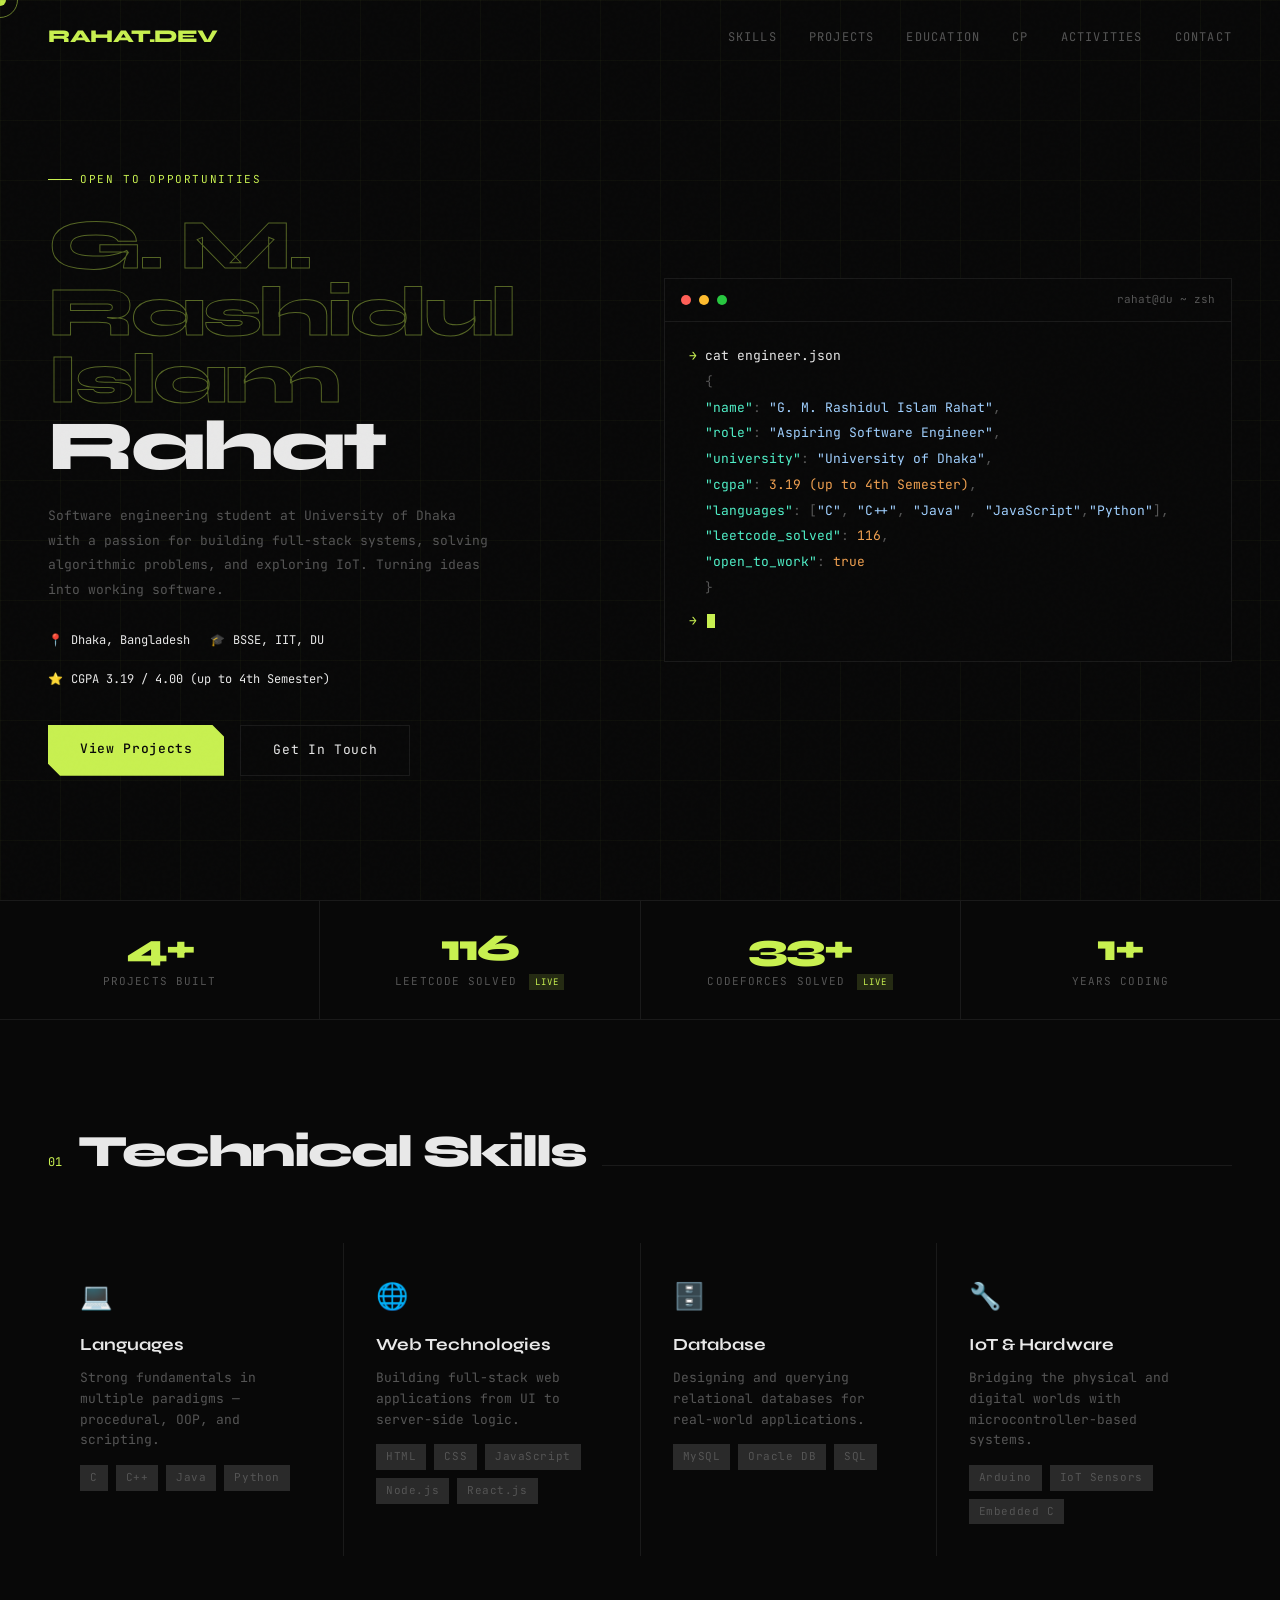
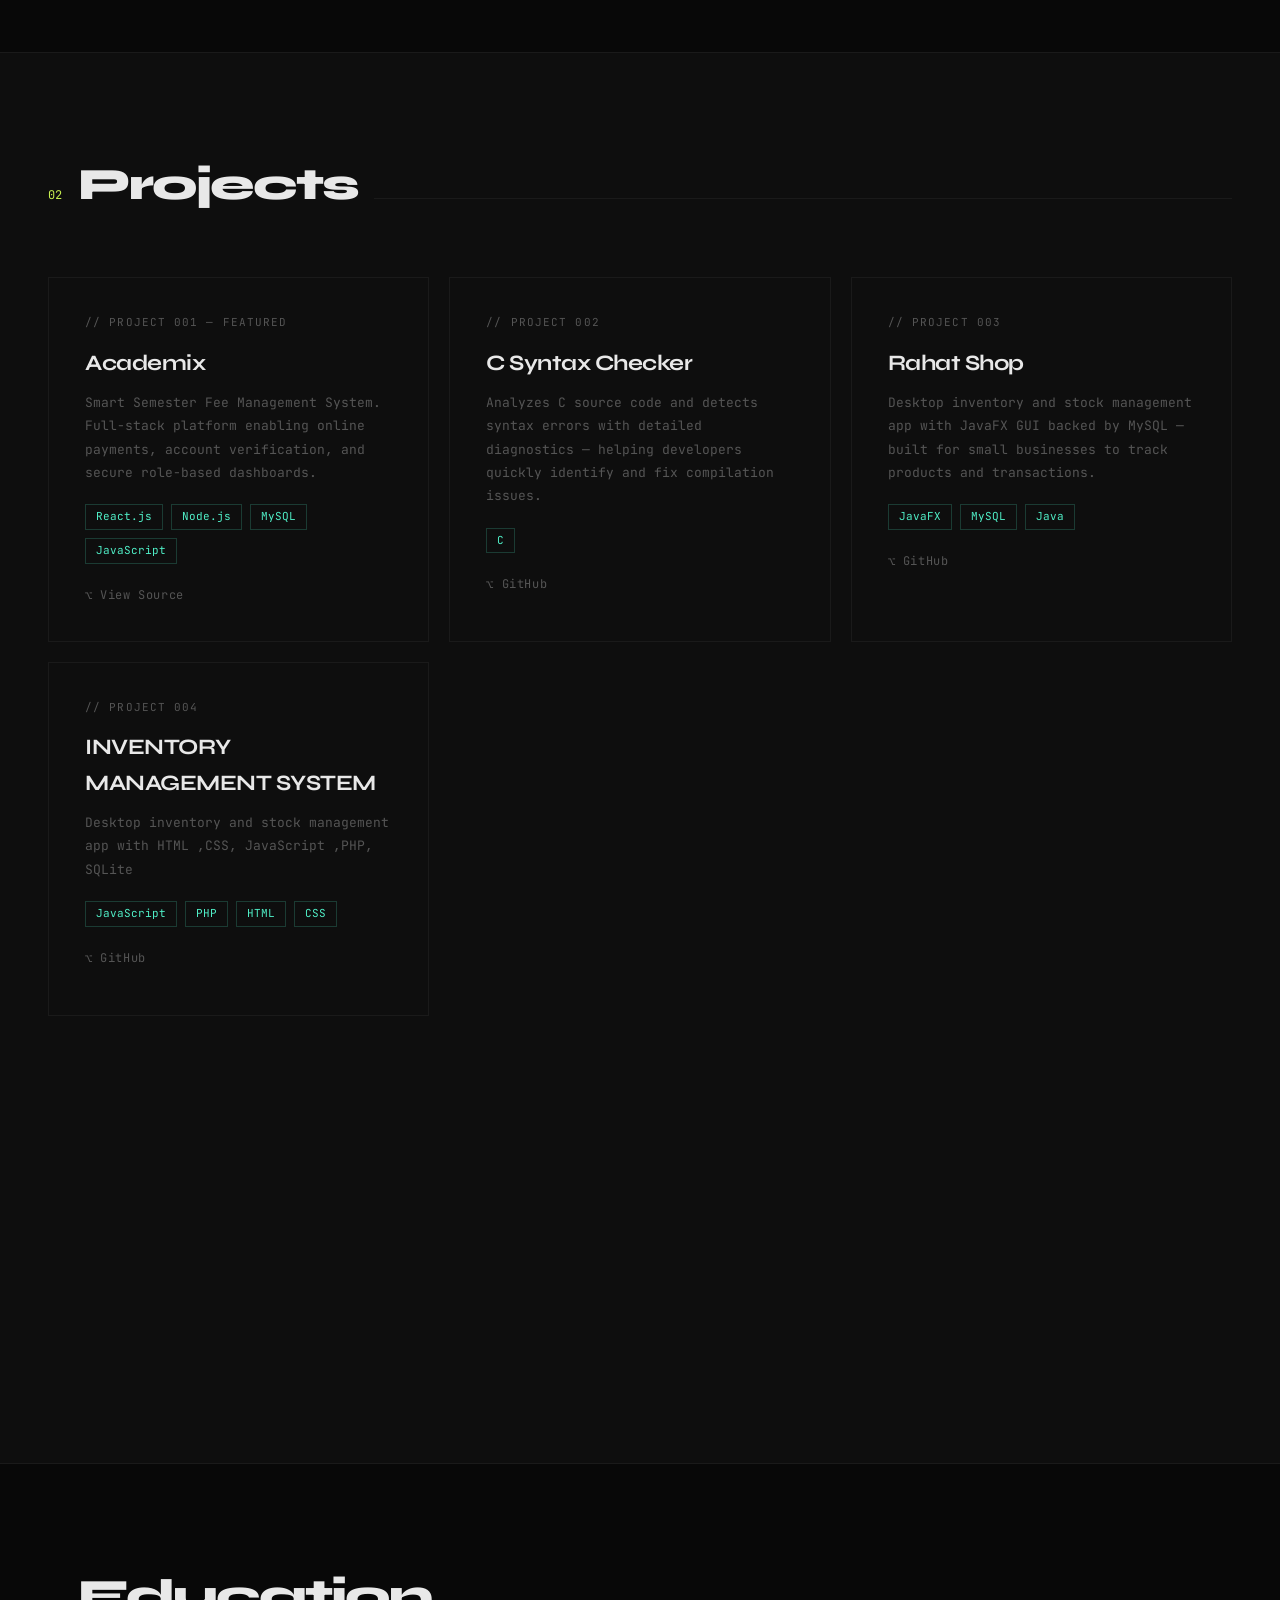
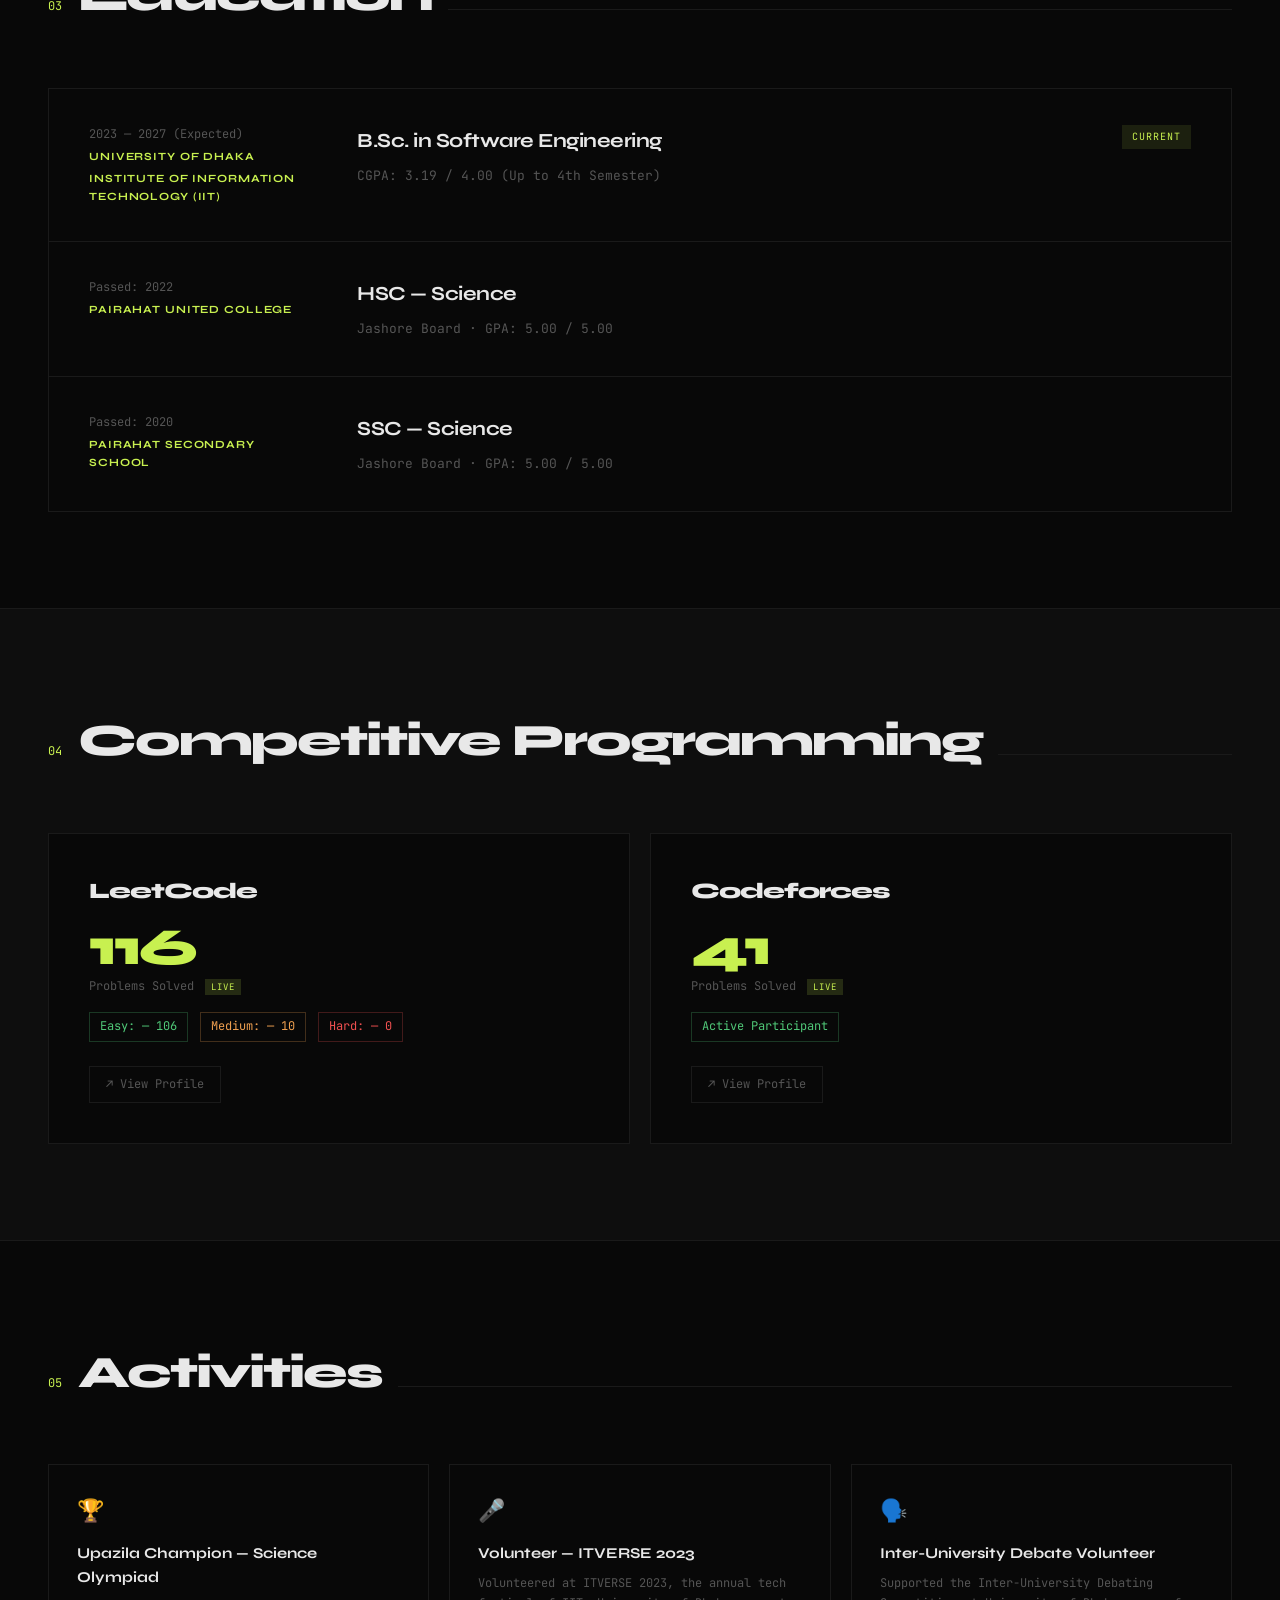
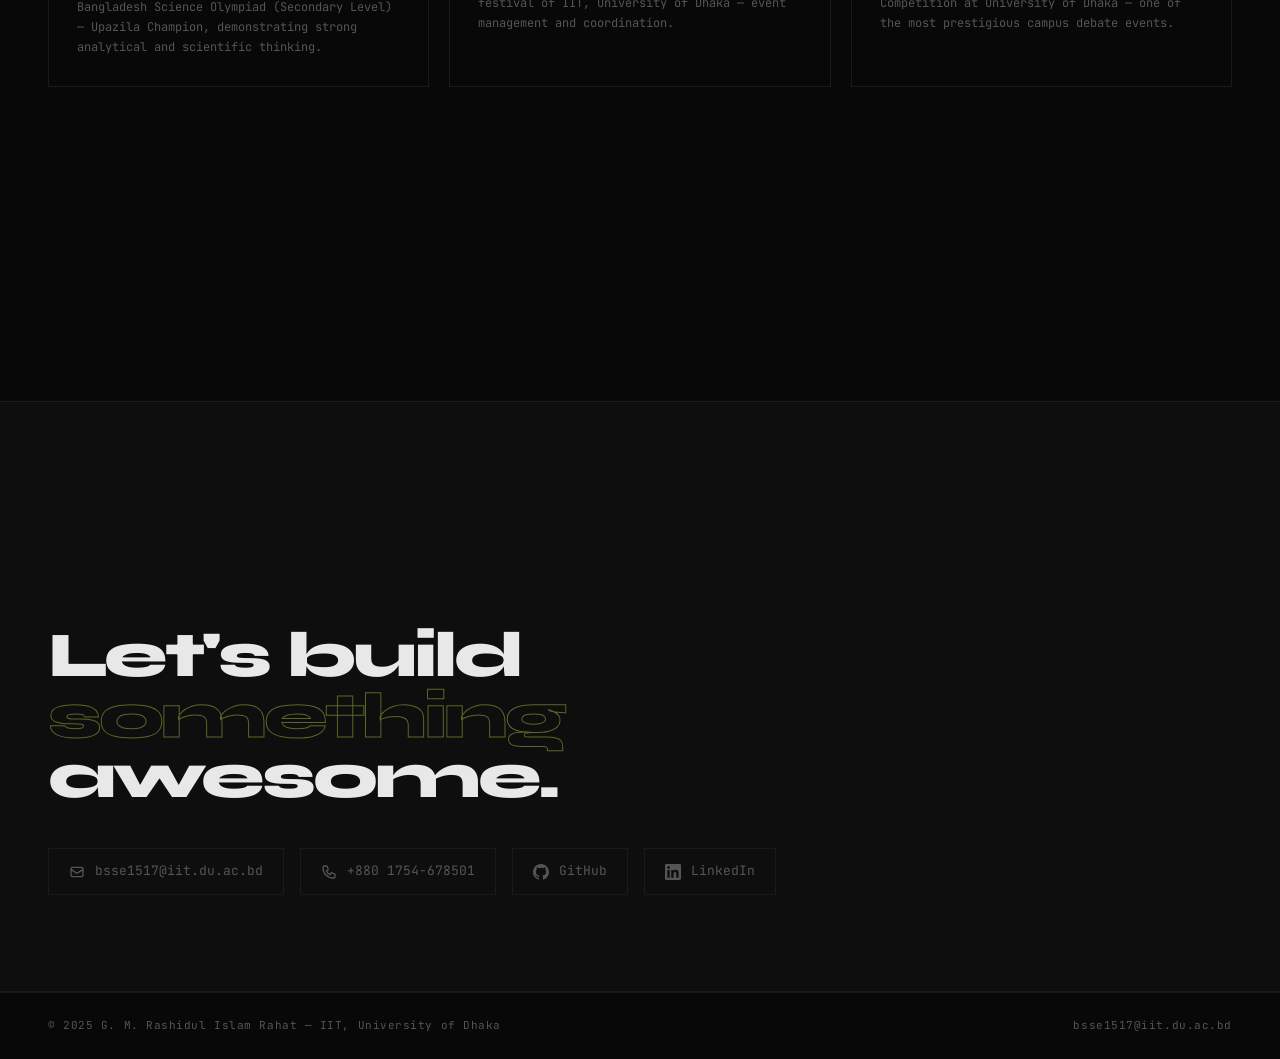
==== commit 858536a1: "Update PROJECT index.html" ====
--- a/index.html
+++ b/index.html
@@ -173,7 +173,7 @@
           <span class="stack-item">C</span>
         </div>
         <div class="project-links">
-          <a href="https://github.com" class="project-link">⌥ GitHub</a>
+          <a href="https://github.com/rahat1517/SPL_-1" class="project-link">⌥ GitHub</a>
         </div>
       </div>
 
@@ -185,24 +185,36 @@
           <span class="stack-item">JavaFX</span><span class="stack-item">MySQL</span><span class="stack-item">Java</span>
         </div>
         <div class="project-links">
-          <a href="https://github.com" class="project-link">⌥ GitHub</a>
+          <a href="https://github.com/rahat1517/RahatShop" class="project-link">⌥ GitHub</a>
         </div>
       </div>
 
       <div class="project-card reveal">
         <div class="project-num">// PROJECT 004</div>
+        <div class="project-name">INVENTORY MANAGEMENT SYSTEM</div>
+        <p class="project-desc">Desktop inventory and stock management app with HTML ,CSS, JavaScript ,PHP, SQLite</p>
+        <div class="project-stack">
+          <span class="stack-item">JavaScript</span><span class="stack-item">PHP</span><span class="stack-item">HTML</span><span class="stack-item">CSS</span>
+        </div>
+        <div class="project-links">
+          <a href="https://github.com/rahat1517/WebTechProject" class="project-link">⌥ GitHub</a>
+        </div>
+      </div>
+
+      <div class="project-card reveal">
+        <div class="project-num">// PROJECT 005</div>
         <div class="project-name">Tic-Tac-Toe</div>
         <p class="project-desc">Console-based two-player game in Java with move validation, win detection, and a clean game loop — a solid OOP exercise.</p>
         <div class="project-stack">
           <span class="stack-item">Java</span><span class="stack-item">OOP</span>
         </div>
         <div class="project-links">
-          <a href="https://github.com" class="project-link">⌥ GitHub</a>
-        </div>
-      </div>
-
-      <div class="project-card reveal">
-        <div class="project-num">// PROJECT 005</div>
+          <a href="https://github.com/rahat1517/TicTacToe" class="project-link">⌥ GitHub</a>
+        </div>
+      </div>
+
+      <div class="project-card reveal">
+        <div class="project-num">// PROJECT 006</div>
         <div class="project-name">Automated Toll System</div>
         <p class="project-desc">IoT-based real-time toll calculation and vehicle detection using Arduino sensors — automates toll gate operations without manual intervention.</p>
         <div class="project-stack">
@@ -214,7 +226,7 @@
       </div>
 
       <div class="project-card reveal">
-        <div class="project-num">// PROJECT 006 — SRS</div>
+        <div class="project-num">// PROJECT 007 — SRS</div>
         <div class="project-name">DU Food Point</div>
         <p class="project-desc">Software Requirements Specification for DU Food Point. Collected, analyzed, and structured requirements using standard IEEE SRS format.</p>
         <div class="project-stack">
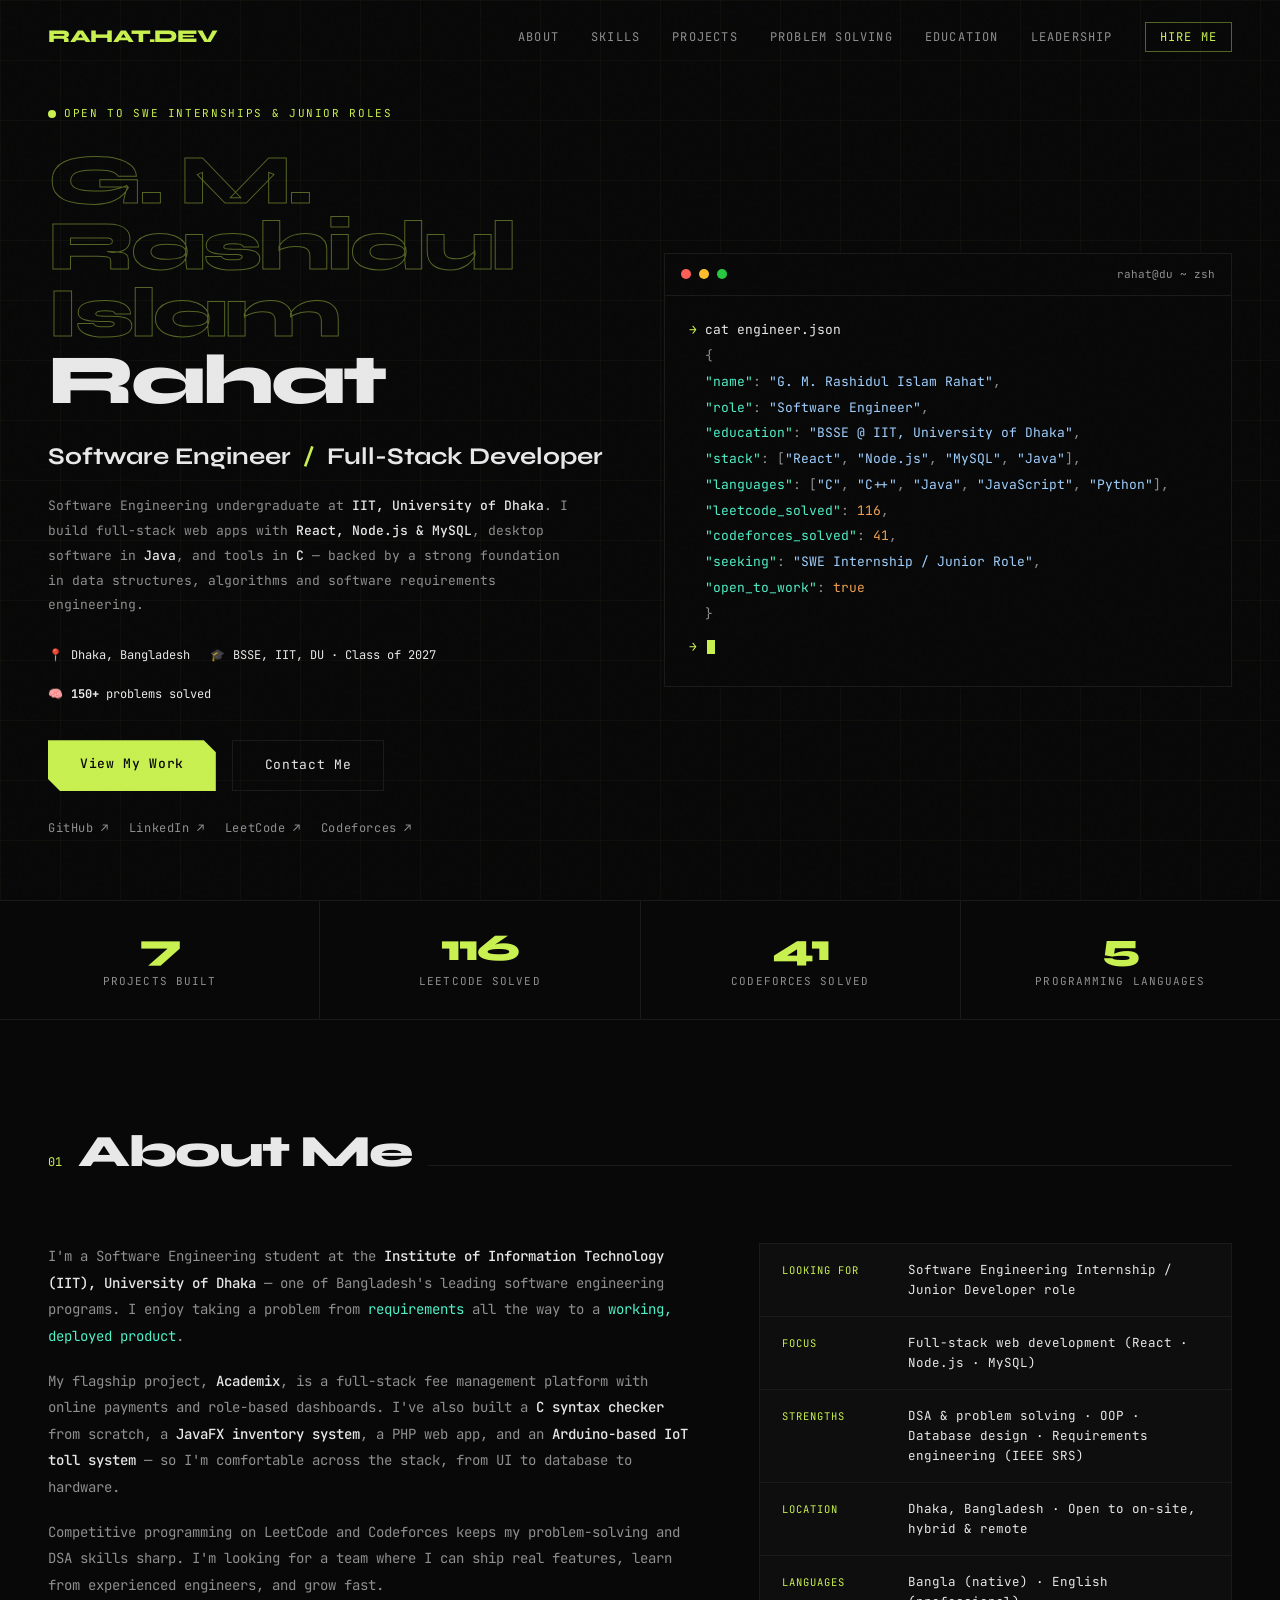
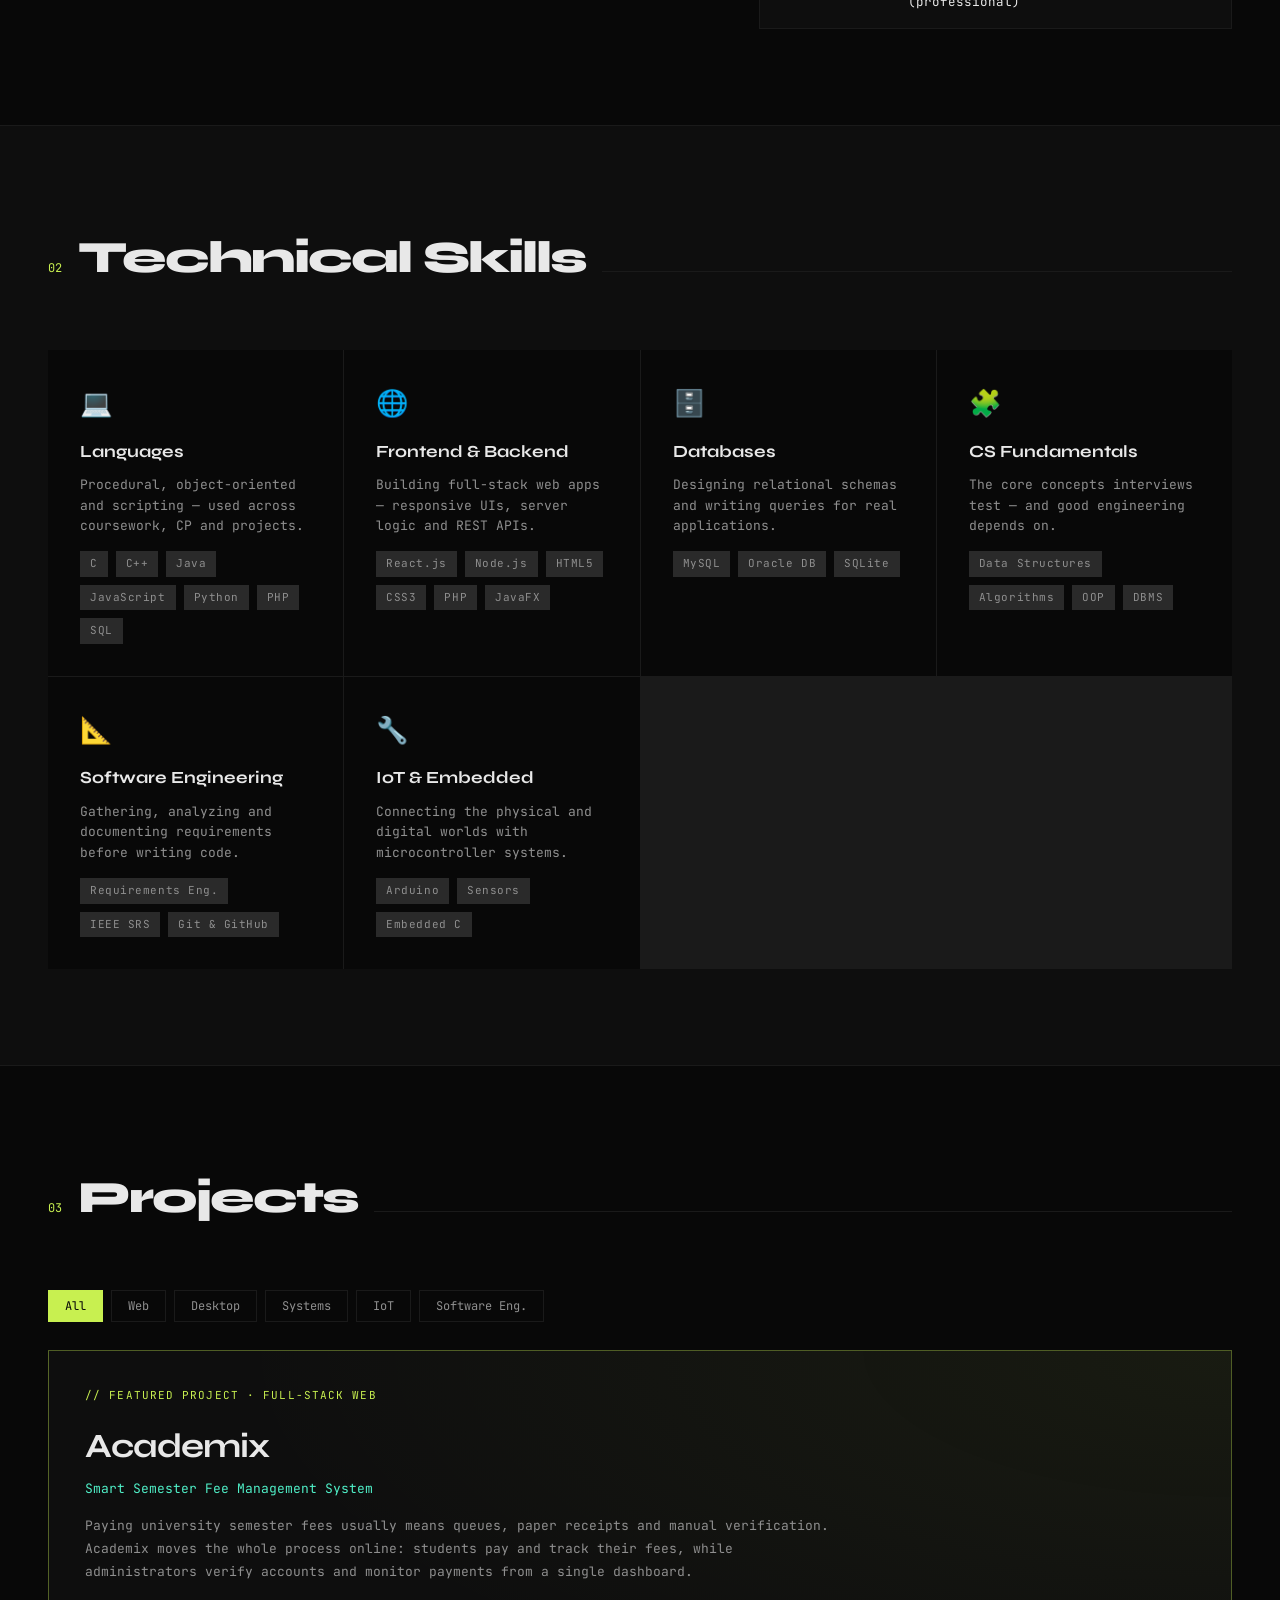
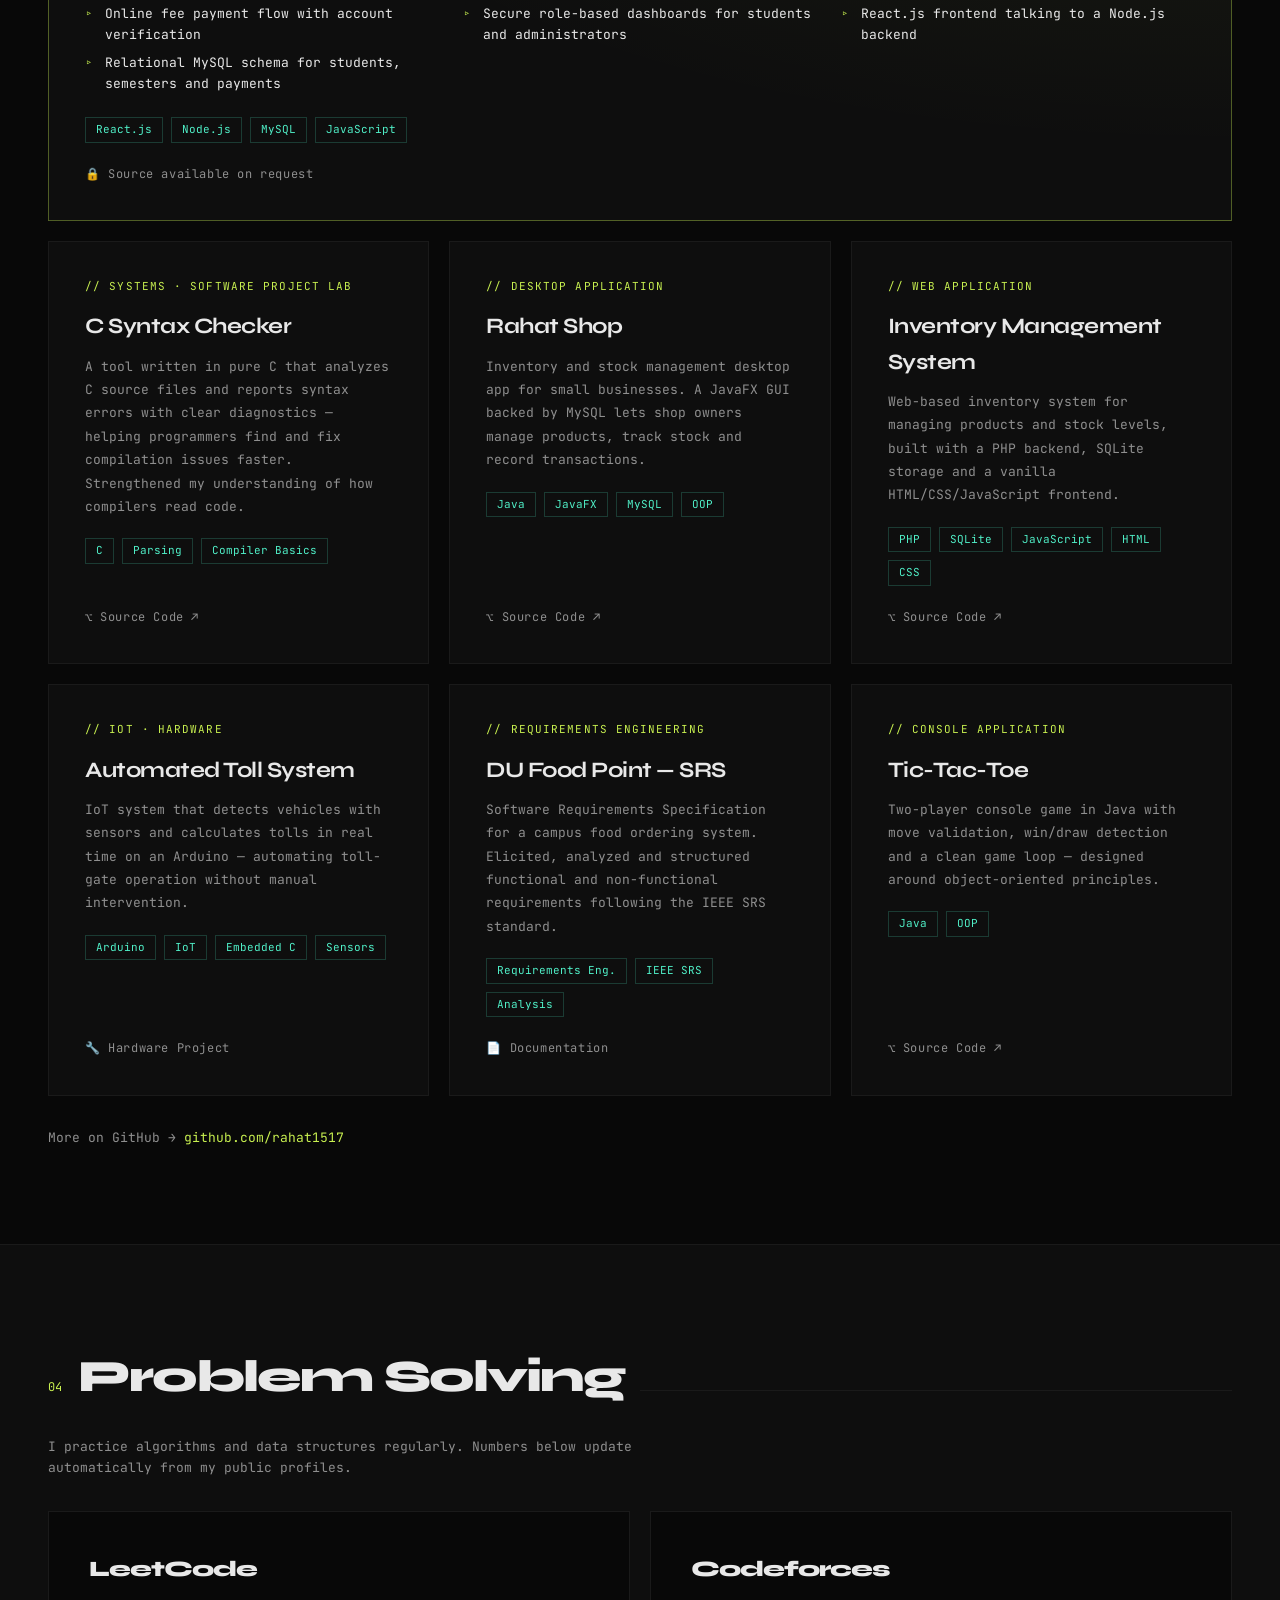
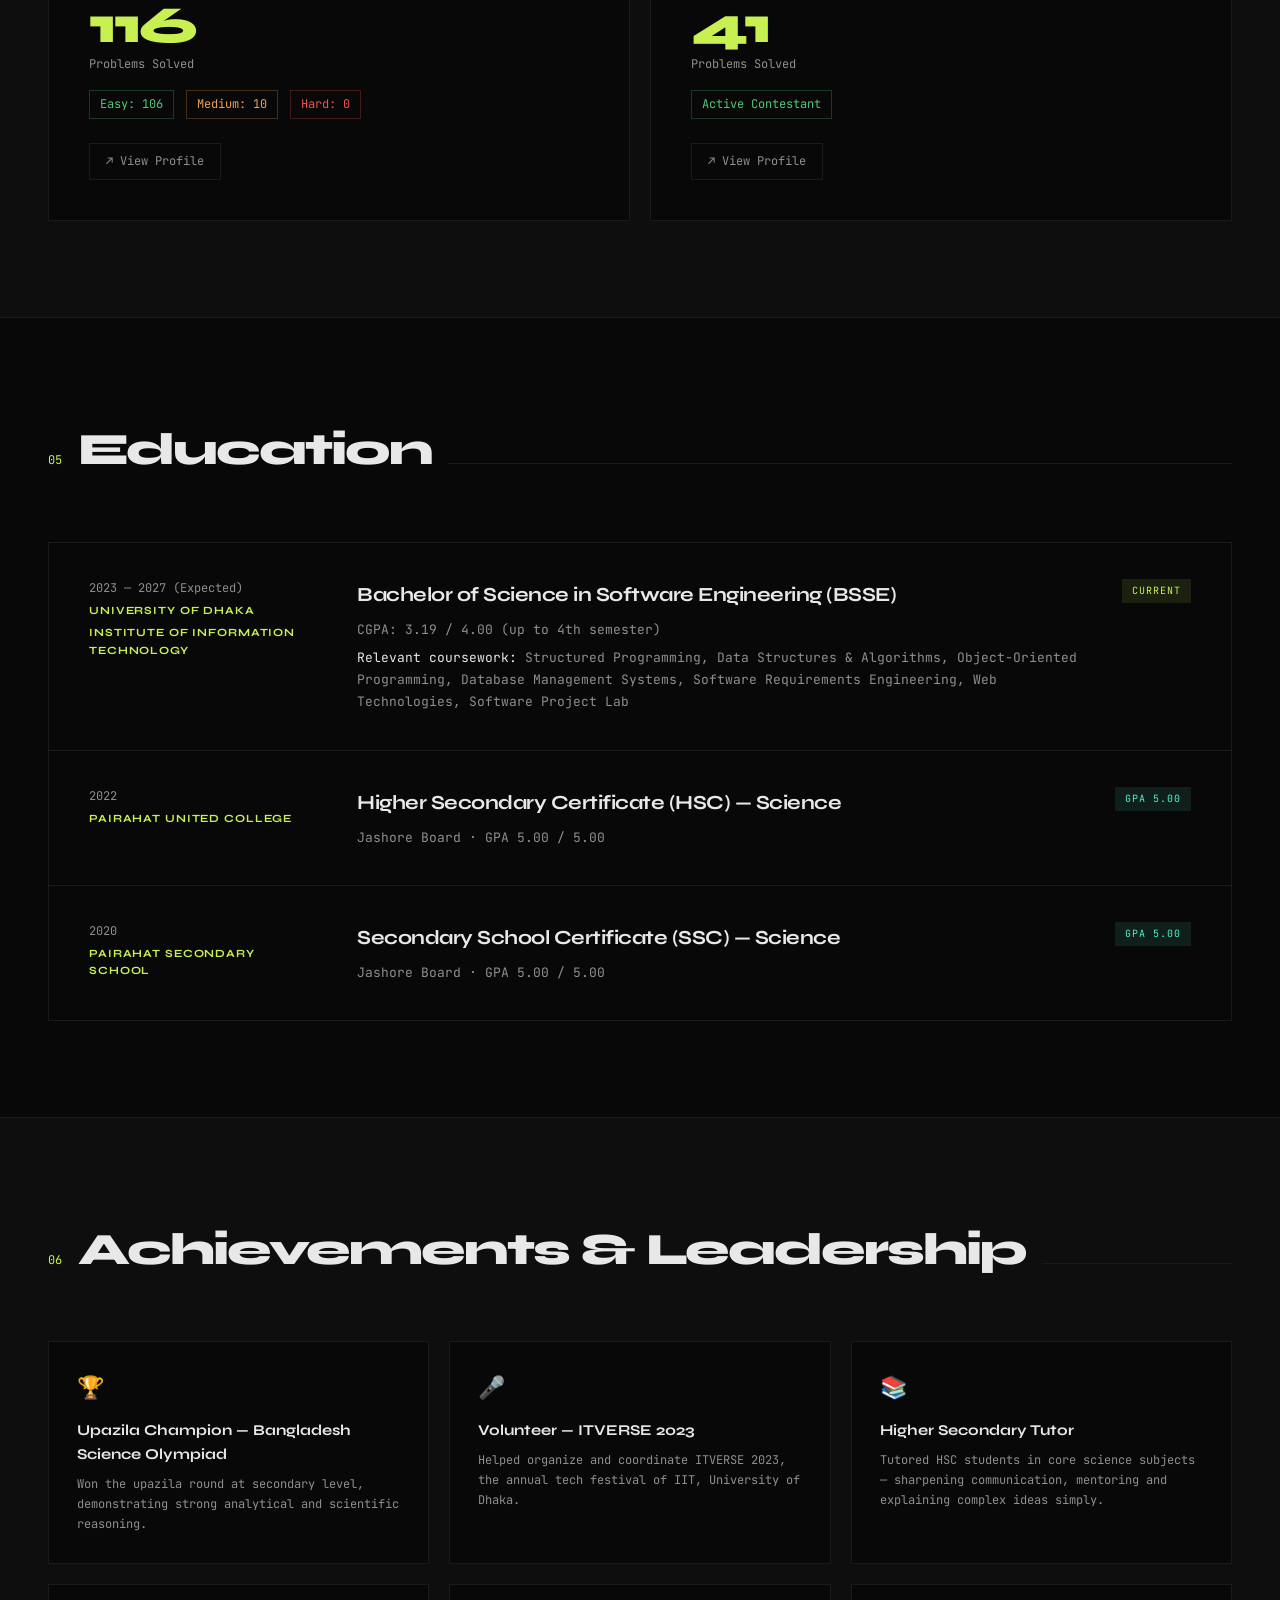
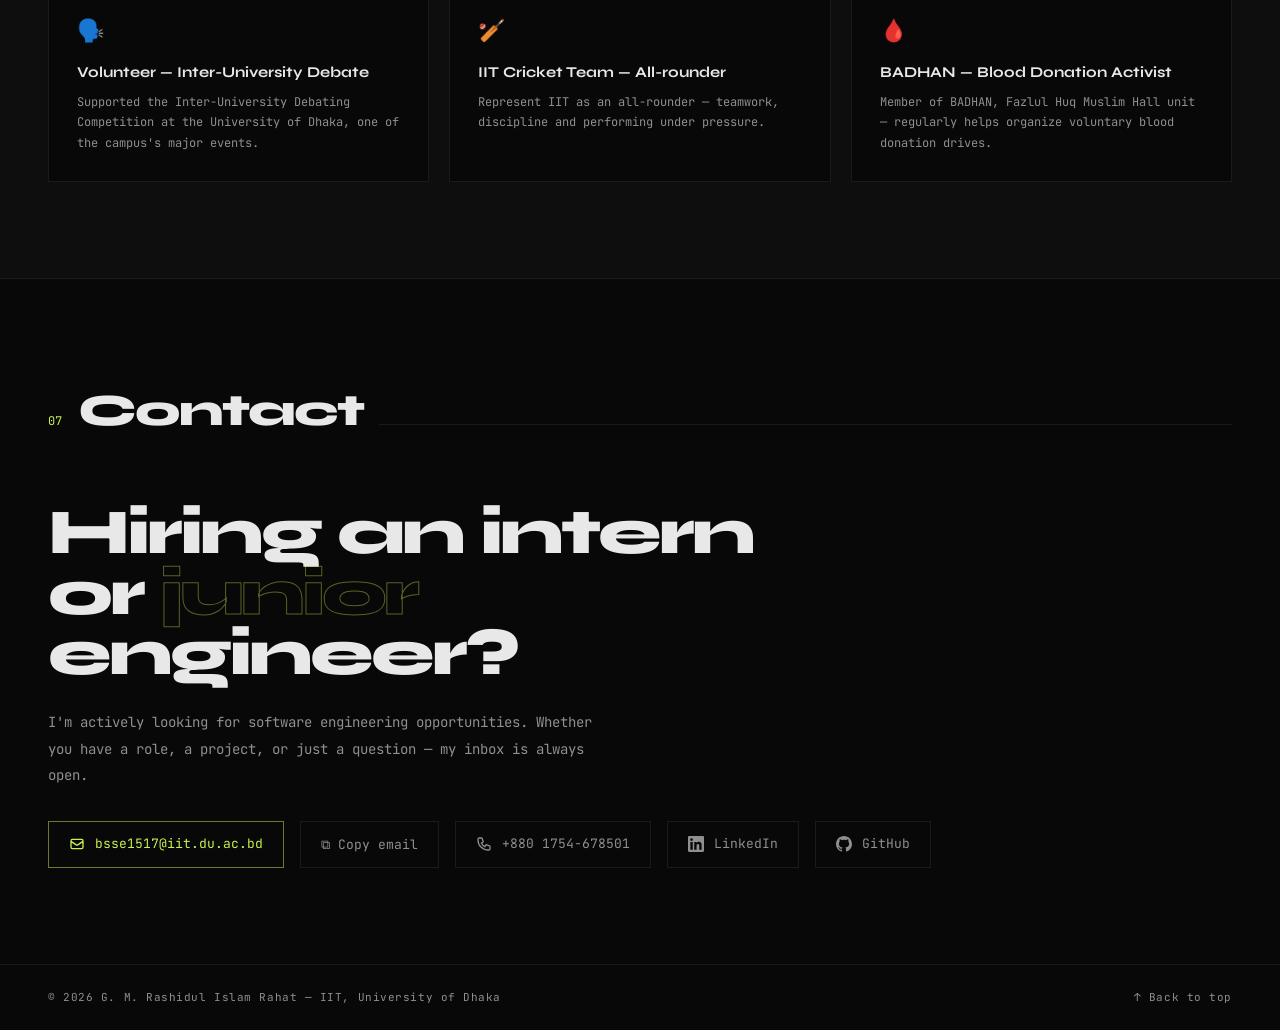
==== commit 3a7f303e: "Make portfolio recruiter-focused: about, hiring CTA, stronger projects, live stats - Add About secti" ====
--- a/index.html
+++ b/index.html
@@ -3,60 +3,105 @@
 <head>
   <meta charset="UTF-8" />
   <meta name="viewport" content="width=device-width, initial-scale=1.0" />
-  <title>G. M. Rashidul Islam Rahat — Software Engineer</title>
+  <title>G. M. Rashidul Islam Rahat — Software Engineer | Full-Stack Developer</title>
+  <meta name="description" content="G. M. Rashidul Islam Rahat — Software Engineering student at IIT, University of Dhaka. Full-stack developer (React, Node.js, MySQL, Java) and competitive programmer, open to software engineering internships and junior roles." />
+  <meta name="keywords" content="Software Engineer, Full-Stack Developer, React, Node.js, MySQL, Java, C++, University of Dhaka, IIT, Internship, Bangladesh" />
+  <meta name="author" content="G. M. Rashidul Islam Rahat" />
+  <meta name="theme-color" content="#080808" />
+
+  <!-- Open Graph (link previews on LinkedIn, Facebook, Slack...) -->
+  <meta property="og:type" content="website" />
+  <meta property="og:title" content="G. M. Rashidul Islam Rahat — Software Engineer" />
+  <meta property="og:description" content="Full-stack developer & Software Engineering student at IIT, University of Dhaka. Open to SWE internships and junior roles." />
+
+  <link rel="icon" href="data:image/svg+xml,%3Csvg xmlns='http://www.w3.org/2000/svg' viewBox='0 0 64 64'%3E%3Crect width='64' height='64' fill='%23080808'/%3E%3Ctext x='50%25' y='54%25' dominant-baseline='middle' text-anchor='middle' font-family='monospace' font-weight='700' font-size='34' fill='%23c8f050'%3ER%3C/text%3E%3C/svg%3E" />
+
   <link rel="preconnect" href="https://fonts.googleapis.com" />
   <link rel="preconnect" href="https://fonts.gstatic.com" crossorigin />
   <link href="https://fonts.googleapis.com/css2?family=Syne:wght@400;700;800&family=JetBrains+Mono:wght@300;400;500&display=swap" rel="stylesheet" />
   <link rel="stylesheet" href="style.css" />
+
+  <!-- Structured data: helps Google show your name, role and profiles -->
+  <script type="application/ld+json">
+  {
+    "@context": "https://schema.org",
+    "@type": "Person",
+    "name": "G. M. Rashidul Islam Rahat",
+    "jobTitle": "Software Engineer (Student)",
+    "alumniOf": "Institute of Information Technology, University of Dhaka",
+    "address": { "@type": "PostalAddress", "addressLocality": "Dhaka", "addressCountry": "BD" },
+    "email": "mailto:bsse1517@iit.du.ac.bd",
+    "sameAs": [
+      "https://github.com/rahat1517",
+      "https://www.linkedin.com/in/g-m-rashidul-islam-rahat-509b66341/",
+      "https://leetcode.com/Rahat1517",
+      "https://codeforces.com/profile/rahat1517"
+    ],
+    "knowsAbout": ["Software Engineering", "Full-Stack Development", "React", "Node.js", "MySQL", "Java", "C++", "Data Structures and Algorithms"]
+  }
+  </script>
 </head>
 <body>
 
-  <div class="cursor" id="cursor"></div>
-  <div class="cursor-ring" id="cursorRing"></div>
+  <a href="#main" class="skip-link">Skip to content</a>
+
+  <div class="cursor" id="cursor" aria-hidden="true"></div>
+  <div class="cursor-ring" id="cursorRing" aria-hidden="true"></div>
 
   <!-- NAV -->
-  <nav id="nav">
-    <a href="#" class="nav-logo">RAHAT.DEV</a>
-    <ul class="nav-links">
+  <nav id="nav" aria-label="Primary">
+    <a href="#top" class="nav-logo">RAHAT.DEV</a>
+    <ul class="nav-links" id="navLinks">
+      <li><a href="#about">About</a></li>
       <li><a href="#skills">Skills</a></li>
       <li><a href="#projects">Projects</a></li>
+      <li><a href="#cp">Problem Solving</a></li>
       <li><a href="#education">Education</a></li>
-      <li><a href="#cp">CP</a></li>
-      <li><a href="#activities">Activities</a></li>
-      <li><a href="#contact">Contact</a></li>
+      <li><a href="#activities">Leadership</a></li>
+      <li><a href="#contact" class="nav-cta">Hire Me</a></li>
     </ul>
-    <button class="nav-burger" id="navBurger" aria-label="Menu">
+    <button class="nav-burger" id="navBurger" aria-label="Open menu" aria-expanded="false" aria-controls="navLinks">
       <span></span><span></span><span></span>
     </button>
   </nav>
 
+  <main id="main">
+
   <!-- HERO -->
-  <section class="hero">
+  <section class="hero" id="top">
     <div class="hero-left">
-      <p class="hero-tag">Open to Opportunities</p>
+      <p class="hero-tag"><span class="status-dot"></span>Open to SWE Internships &amp; Junior Roles</p>
       <h1 class="hero-name">
-        
-        <span class="outline">G. M. Rashidul Islam </span>
+        <span class="outline">G. M. Rashidul Islam</span>
         Rahat
-
       </h1>
+      <p class="hero-role">Software Engineer <span class="sep">/</span> Full-Stack Developer</p>
       <p class="hero-desc">
-        Software engineering student at University of Dhaka with a passion for
-        building full-stack systems, solving algorithmic problems, and exploring
-        IoT. Turning ideas into working software.
+        Software Engineering undergraduate at <strong>IIT, University of Dhaka</strong>.
+        I build full-stack web apps with <strong>React, Node.js &amp; MySQL</strong>,
+        desktop software in <strong>Java</strong>, and tools in <strong>C</strong> —
+        backed by a strong foundation in data structures, algorithms and
+        software requirements engineering.
       </p>
       <div class="hero-meta">
         <div class="hero-meta-item">📍 <span>Dhaka, Bangladesh</span></div>
-        <div class="hero-meta-item">🎓 <span>BSSE, IIT, DU</span></div>
-        <div class="hero-meta-item">⭐ <span>CGPA 3.19 / 4.00 (up to 4th Semester)</span></div>
+        <div class="hero-meta-item">🎓 <span>BSSE, IIT, DU · Class of 2027</span></div>
+        <div class="hero-meta-item">🧠 <span><b id="hero-solved">150+</b> problems solved</span></div>
       </div>
       <div class="hero-cta">
-        <a href="#projects" class="btn-primary">View Projects</a>
-        <a href="mailto:bsse1517@iit.du.ac.bd" class="btn-outline">Get In Touch</a>
-      </div>
-    </div>
-
-    <div class="hero-right">
+        <a href="#projects" class="btn-primary">View My Work</a>
+        <a href="resume.pdf" class="btn-outline resume-btn" download>⤓ Download Résumé</a>
+        <a href="mailto:bsse1517@iit.du.ac.bd?subject=Opportunity%20for%20Rahat" class="btn-outline">Contact Me</a>
+      </div>
+      <div class="hero-social">
+        <a href="https://github.com/rahat1517" target="_blank" rel="noopener" aria-label="GitHub">GitHub ↗</a>
+        <a href="https://www.linkedin.com/in/g-m-rashidul-islam-rahat-509b66341/" target="_blank" rel="noopener" aria-label="LinkedIn">LinkedIn ↗</a>
+        <a href="https://leetcode.com/Rahat1517" target="_blank" rel="noopener" aria-label="LeetCode">LeetCode ↗</a>
+        <a href="https://codeforces.com/profile/rahat1517" target="_blank" rel="noopener" aria-label="Codeforces">Codeforces ↗</a>
+      </div>
+    </div>
+
+    <div class="hero-right" aria-hidden="true">
       <div class="terminal">
         <div class="terminal-header">
           <div class="dot r"></div>
@@ -68,11 +113,13 @@
           <div class="tl"><span class="tp">→</span> <span class="tc">cat engineer.json</span></div>
           <div class="tl"><span class="to">{</span></div>
           <div class="tl"><span class="to"><span class="tk">"name"</span>: <span class="ts">"G. M. Rashidul Islam Rahat"</span>,</span></div>
-          <div class="tl"><span class="to"><span class="tk">"role"</span>: <span class="ts">"Aspiring Software Engineer"</span>,</span></div>
-          <div class="tl"><span class="to"><span class="tk">"university"</span>: <span class="ts">"University of Dhaka"</span>,</span></div>
-          <div class="tl"><span class="to"><span class="tk">"cgpa"</span>: <span class="tv">3.19 (up to 4th Semester)</span>,</span></div>
-          <div class="tl"><span class="to"><span class="tk">"languages"</span>: [<span class="ts">"C"</span>, <span class="ts">"C++"</span>, <span class="ts">"Java"</span> , <span class="ts">"JavaScript"</span>,<span class="ts">"Python"</span>],</span></div>
-          <div class="tl"><span class="to"><span class="tk">"leetcode_solved"</span>: <span class="tv" id="terminal-lc">...</span>,</span></div>
+          <div class="tl"><span class="to"><span class="tk">"role"</span>: <span class="ts">"Software Engineer"</span>,</span></div>
+          <div class="tl"><span class="to"><span class="tk">"education"</span>: <span class="ts">"BSSE @ IIT, University of Dhaka"</span>,</span></div>
+          <div class="tl"><span class="to"><span class="tk">"stack"</span>: [<span class="ts">"React"</span>, <span class="ts">"Node.js"</span>, <span class="ts">"MySQL"</span>, <span class="ts">"Java"</span>],</span></div>
+          <div class="tl"><span class="to"><span class="tk">"languages"</span>: [<span class="ts">"C"</span>, <span class="ts">"C++"</span>, <span class="ts">"Java"</span>, <span class="ts">"JavaScript"</span>, <span class="ts">"Python"</span>],</span></div>
+          <div class="tl"><span class="to"><span class="tk">"leetcode_solved"</span>: <span class="tv" id="terminal-lc">116</span>,</span></div>
+          <div class="tl"><span class="to"><span class="tk">"codeforces_solved"</span>: <span class="tv" id="terminal-cf">41</span>,</span></div>
+          <div class="tl"><span class="to"><span class="tk">"seeking"</span>: <span class="ts">"SWE Internship / Junior Role"</span>,</span></div>
           <div class="tl"><span class="to"><span class="tk">"open_to_work"</span>: <span class="tv">true</span></span></div>
           <div class="tl"><span class="to">}</span></div>
           <div class="tl" style="margin-top:12px"><span class="tp">→</span> <span class="t-cursor"></span></div>
@@ -84,27 +131,81 @@
   <!-- STATS BAR -->
   <div class="stats-bar">
     <div class="stat reveal">
-      <div class="stat-num" data-target="6" data-suffix="+">0</div>
+      <div class="stat-num" data-target="7" data-suffix="">0</div>
       <div class="stat-label">Projects Built</div>
     </div>
     <div class="stat reveal">
-      <div class="stat-num" id="lc-stat" data-suffix="">—</div>
-      <div class="stat-label">LeetCode Solved <span class="live-badge">LIVE</span></div>
+      <div class="stat-num" id="lc-stat">116</div>
+      <div class="stat-label">LeetCode Solved <span class="live-badge" id="lc-live" hidden>LIVE</span></div>
     </div>
     <div class="stat reveal">
-      <div class="stat-num" data-target="40" data-suffix="+">0</div>
-      <div class="stat-label">Codeforces Solved <span class="live-badge">LIVE</span></div>
+      <div class="stat-num" id="cf-stat">41</div>
+      <div class="stat-label">Codeforces Solved <span class="live-badge" id="cf-live" hidden>LIVE</span></div>
     </div>
     <div class="stat reveal">
-      <div class="stat-num" data-target="2" data-suffix="+"></div>
-      <div class="stat-label">Years Coding</div>
+      <div class="stat-num" data-target="5" data-suffix="">0</div>
+      <div class="stat-label">Programming Languages</div>
     </div>
   </div>
 
+  <!-- ABOUT -->
+  <section id="about">
+    <div class="section-header reveal">
+      <span class="section-num">01</span>
+      <h2 class="section-title">About Me</h2>
+      <div class="section-line"></div>
+    </div>
+    <div class="about-grid">
+      <div class="about-text reveal">
+        <p>
+          I'm a Software Engineering student at the <strong>Institute of Information
+          Technology (IIT), University of Dhaka</strong> — one of Bangladesh's leading
+          software engineering programs. I enjoy taking a problem from
+          <em>requirements</em> all the way to a <em>working, deployed product</em>.
+        </p>
+        <p>
+          My flagship project, <strong>Academix</strong>, is a full-stack fee management
+          platform with online payments and role-based dashboards. I've also built a
+          <strong>C syntax checker</strong> from scratch, a <strong>JavaFX inventory
+          system</strong>, a PHP web app, and an <strong>Arduino-based IoT toll
+          system</strong> — so I'm comfortable across the stack, from UI to database to
+          hardware.
+        </p>
+        <p>
+          Competitive programming on LeetCode and Codeforces keeps my problem-solving
+          and DSA skills sharp. I'm looking for a team where I can ship real features,
+          learn from experienced engineers, and grow fast.
+        </p>
+      </div>
+      <aside class="about-facts reveal" aria-label="Quick facts">
+        <div class="fact">
+          <span class="fact-key">Looking for</span>
+          <span class="fact-val">Software Engineering Internship / Junior Developer role</span>
+        </div>
+        <div class="fact">
+          <span class="fact-key">Focus</span>
+          <span class="fact-val">Full-stack web development (React · Node.js · MySQL)</span>
+        </div>
+        <div class="fact">
+          <span class="fact-key">Strengths</span>
+          <span class="fact-val">DSA &amp; problem solving · OOP · Database design · Requirements engineering (IEEE SRS)</span>
+        </div>
+        <div class="fact">
+          <span class="fact-key">Location</span>
+          <span class="fact-val">Dhaka, Bangladesh · Open to on-site, hybrid &amp; remote</span>
+        </div>
+        <div class="fact">
+          <span class="fact-key">Languages</span>
+          <span class="fact-val">Bangla (native) · English (professional)</span>
+        </div>
+      </aside>
+    </div>
+  </section>
+
   <!-- SKILLS -->
-  <section id="skills">
-    <div class="section-header reveal">
-      <span class="section-num">01</span>
+  <section id="skills" class="alt-bg">
+    <div class="section-header reveal">
+      <span class="section-num">02</span>
       <h2 class="section-title">Technical Skills</h2>
       <div class="section-line"></div>
     </div>
@@ -112,138 +213,238 @@
       <div class="skill-card reveal">
         <div class="skill-icon">💻</div>
         <div class="skill-name">Languages</div>
-        <p class="skill-desc">Strong fundamentals in multiple paradigms — procedural, OOP, and scripting.</p>
+        <p class="skill-desc">Procedural, object-oriented and scripting — used across coursework, CP and projects.</p>
         <div class="skill-tags">
-          <span class="tag">C</span><span class="tag">C++</span><span class="tag">Java</span><span class="tag">Python</span>
+          <span class="tag">C</span><span class="tag">C++</span><span class="tag">Java</span><span class="tag">JavaScript</span><span class="tag">Python</span><span class="tag">PHP</span><span class="tag">SQL</span>
         </div>
       </div>
       <div class="skill-card reveal">
         <div class="skill-icon">🌐</div>
-        <div class="skill-name">Web Technologies</div>
-        <p class="skill-desc">Building full-stack web applications from UI to server-side logic.</p>
+        <div class="skill-name">Frontend &amp; Backend</div>
+        <p class="skill-desc">Building full-stack web apps — responsive UIs, server logic and REST APIs.</p>
         <div class="skill-tags">
-          <span class="tag">HTML</span><span class="tag">CSS</span><span class="tag">JavaScript</span><span class="tag">Node.js</span><span class="tag">React.js</span>
+          <span class="tag">React.js</span><span class="tag">Node.js</span><span class="tag">HTML5</span><span class="tag">CSS3</span><span class="tag">PHP</span><span class="tag">JavaFX</span>
         </div>
       </div>
       <div class="skill-card reveal">
         <div class="skill-icon">🗄️</div>
-        <div class="skill-name">Database</div>
-        <p class="skill-desc">Designing and querying relational databases for real-world applications.</p>
+        <div class="skill-name">Databases</div>
+        <p class="skill-desc">Designing relational schemas and writing queries for real applications.</p>
         <div class="skill-tags">
-          <span class="tag">MySQL</span><span class="tag">Oracle DB</span><span class="tag">SQL</span>
+          <span class="tag">MySQL</span><span class="tag">Oracle DB</span><span class="tag">SQLite</span>
+        </div>
+      </div>
+      <div class="skill-card reveal">
+        <div class="skill-icon">🧩</div>
+        <div class="skill-name">CS Fundamentals</div>
+        <p class="skill-desc">The core concepts interviews test — and good engineering depends on.</p>
+        <div class="skill-tags">
+          <span class="tag">Data Structures</span><span class="tag">Algorithms</span><span class="tag">OOP</span><span class="tag">DBMS</span>
+        </div>
+      </div>
+      <div class="skill-card reveal">
+        <div class="skill-icon">📐</div>
+        <div class="skill-name">Software Engineering</div>
+        <p class="skill-desc">Gathering, analyzing and documenting requirements before writing code.</p>
+        <div class="skill-tags">
+          <span class="tag">Requirements Eng.</span><span class="tag">IEEE SRS</span><span class="tag">Git &amp; GitHub</span>
         </div>
       </div>
       <div class="skill-card reveal">
         <div class="skill-icon">🔧</div>
-        <div class="skill-name">IoT & Hardware</div>
-        <p class="skill-desc">Bridging the physical and digital worlds with microcontroller-based systems.</p>
+        <div class="skill-name">IoT &amp; Embedded</div>
+        <p class="skill-desc">Connecting the physical and digital worlds with microcontroller systems.</p>
         <div class="skill-tags">
-          <span class="tag">Arduino</span><span class="tag">IoT Sensors</span><span class="tag">Embedded C</span>
+          <span class="tag">Arduino</span><span class="tag">Sensors</span><span class="tag">Embedded C</span>
         </div>
       </div>
     </div>
   </section>
 
   <!-- PROJECTS -->
-  <section id="projects" class="alt-bg">
-    <div class="section-header reveal">
-      <span class="section-num">02</span>
+  <section id="projects">
+    <div class="section-header reveal">
+      <span class="section-num">03</span>
       <h2 class="section-title">Projects</h2>
       <div class="section-line"></div>
     </div>
+
+    <div class="project-filters reveal" role="group" aria-label="Filter projects">
+      <button class="filter-btn active" data-filter="all">All</button>
+      <button class="filter-btn" data-filter="web">Web</button>
+      <button class="filter-btn" data-filter="desktop">Desktop</button>
+      <button class="filter-btn" data-filter="systems">Systems</button>
+      <button class="filter-btn" data-filter="iot">IoT</button>
+      <button class="filter-btn" data-filter="se">Software Eng.</button>
+    </div>
+
     <div class="projects-grid">
 
-      <div class="project-card reveal">
-        <div class="project-num">// PROJECT 001 — FEATURED</div>
+      <!-- FEATURED -->
+      <article class="project-card featured reveal" data-category="web">
+        <div class="project-num">// FEATURED PROJECT · FULL-STACK WEB</div>
         <div class="project-name">Academix</div>
-        <p class="project-desc">Smart Semester Fee Management System. Full-stack platform enabling online payments, account verification, and secure role-based dashboards.</p>
+        <p class="project-sub">Smart Semester Fee Management System</p>
+        <p class="project-desc">
+          Paying university semester fees usually means queues, paper receipts and manual
+          verification. Academix moves the whole process online: students pay and track
+          their fees, while administrators verify accounts and monitor payments from a
+          single dashboard.
+        </p>
+        <ul class="project-highlights">
+          <li>Online fee payment flow with account verification</li>
+          <li>Secure role-based dashboards for students and administrators</li>
+          <li>React.js frontend talking to a Node.js backend</li>
+          <li>Relational MySQL schema for students, semesters and payments</li>
+        </ul>
         <div class="project-stack">
           <span class="stack-item">React.js</span><span class="stack-item">Node.js</span><span class="stack-item">MySQL</span><span class="stack-item">JavaScript</span>
         </div>
         <div class="project-links">
-          <a href="#" class="project-link">⌥ View Source</a>
-        </div>
-      </div>
-
-      <div class="project-card reveal">
-        <div class="project-num">// PROJECT 002</div>
+          <span class="project-link no-link">🔒 Source available on request</span>
+        </div>
+      </article>
+
+      <article class="project-card reveal" data-category="systems">
+        <div class="project-num">// SYSTEMS · SOFTWARE PROJECT LAB</div>
         <div class="project-name">C Syntax Checker</div>
-        <p class="project-desc">Analyzes C source code and detects syntax errors with detailed diagnostics — helping developers quickly identify and fix compilation issues.</p>
-        <div class="project-stack">
-          <span class="stack-item">C</span>
-        </div>
-        <div class="project-links">
-          <a href="https://github.com/rahat1517/SPL_-1" class="project-link">⌥ GitHub</a>
-        </div>
-      </div>
-
-      <div class="project-card reveal">
-        <div class="project-num">// PROJECT 003</div>
+        <p class="project-desc">
+          A tool written in pure C that analyzes C source files and reports syntax errors
+          with clear diagnostics — helping programmers find and fix compilation issues
+          faster. Strengthened my understanding of how compilers read code.
+        </p>
+        <div class="project-stack">
+          <span class="stack-item">C</span><span class="stack-item">Parsing</span><span class="stack-item">Compiler Basics</span>
+        </div>
+        <div class="project-links">
+          <a href="https://github.com/rahat1517/SPL_-1" target="_blank" rel="noopener" class="project-link">⌥ Source Code ↗</a>
+        </div>
+      </article>
+
+      <article class="project-card reveal" data-category="desktop">
+        <div class="project-num">// DESKTOP APPLICATION</div>
         <div class="project-name">Rahat Shop</div>
-        <p class="project-desc">Desktop inventory and stock management app with JavaFX GUI backed by MySQL — built for small businesses to track products and transactions.</p>
-        <div class="project-stack">
-          <span class="stack-item">JavaFX</span><span class="stack-item">MySQL</span><span class="stack-item">Java</span>
-        </div>
-        <div class="project-links">
-          <a href="https://github.com/rahat1517/RahatShop" class="project-link">⌥ GitHub</a>
-        </div>
-      </div>
-
-      <div class="project-card reveal">
-        <div class="project-num">// PROJECT 004</div>
-        <div class="project-name">INVENTORY MANAGEMENT SYSTEM</div>
-        <p class="project-desc">Desktop inventory and stock management app with HTML ,CSS, JavaScript ,PHP, SQLite</p>
-        <div class="project-stack">
-          <span class="stack-item">JavaScript</span><span class="stack-item">PHP</span><span class="stack-item">HTML</span><span class="stack-item">CSS</span>
-        </div>
-        <div class="project-links">
-          <a href="https://github.com/rahat1517/WebTechProject" class="project-link">⌥ GitHub</a>
-        </div>
-      </div>
-
-      <div class="project-card reveal">
-        <div class="project-num">// PROJECT 005</div>
+        <p class="project-desc">
+          Inventory and stock management desktop app for small businesses. A JavaFX GUI
+          backed by MySQL lets shop owners manage products, track stock and record
+          transactions.
+        </p>
+        <div class="project-stack">
+          <span class="stack-item">Java</span><span class="stack-item">JavaFX</span><span class="stack-item">MySQL</span><span class="stack-item">OOP</span>
+        </div>
+        <div class="project-links">
+          <a href="https://github.com/rahat1517/RahatShop" target="_blank" rel="noopener" class="project-link">⌥ Source Code ↗</a>
+        </div>
+      </article>
+
+      <article class="project-card reveal" data-category="web">
+        <div class="project-num">// WEB APPLICATION</div>
+        <div class="project-name">Inventory Management System</div>
+        <p class="project-desc">
+          Web-based inventory system for managing products and stock levels, built with a
+          PHP backend, SQLite storage and a vanilla HTML/CSS/JavaScript frontend.
+        </p>
+        <div class="project-stack">
+          <span class="stack-item">PHP</span><span class="stack-item">SQLite</span><span class="stack-item">JavaScript</span><span class="stack-item">HTML</span><span class="stack-item">CSS</span>
+        </div>
+        <div class="project-links">
+          <a href="https://github.com/rahat1517/WebTechProject" target="_blank" rel="noopener" class="project-link">⌥ Source Code ↗</a>
+        </div>
+      </article>
+
+      <article class="project-card reveal" data-category="iot">
+        <div class="project-num">// IOT · HARDWARE</div>
+        <div class="project-name">Automated Toll System</div>
+        <p class="project-desc">
+          IoT system that detects vehicles with sensors and calculates tolls in real time
+          on an Arduino — automating toll-gate operation without manual intervention.
+        </p>
+        <div class="project-stack">
+          <span class="stack-item">Arduino</span><span class="stack-item">IoT</span><span class="stack-item">Embedded C</span><span class="stack-item">Sensors</span>
+        </div>
+        <div class="project-links">
+          <span class="project-link no-link">🔧 Hardware Project</span>
+        </div>
+      </article>
+
+      <article class="project-card reveal" data-category="se">
+        <div class="project-num">// REQUIREMENTS ENGINEERING</div>
+        <div class="project-name">DU Food Point — SRS</div>
+        <p class="project-desc">
+          Software Requirements Specification for a campus food ordering system.
+          Elicited, analyzed and structured functional and non-functional requirements
+          following the IEEE SRS standard.
+        </p>
+        <div class="project-stack">
+          <span class="stack-item">Requirements Eng.</span><span class="stack-item">IEEE SRS</span><span class="stack-item">Analysis</span>
+        </div>
+        <div class="project-links">
+          <span class="project-link no-link">📄 Documentation</span>
+        </div>
+      </article>
+
+      <article class="project-card reveal" data-category="desktop">
+        <div class="project-num">// CONSOLE APPLICATION</div>
         <div class="project-name">Tic-Tac-Toe</div>
-        <p class="project-desc">Console-based two-player game in Java with move validation, win detection, and a clean game loop — a solid OOP exercise.</p>
+        <p class="project-desc">
+          Two-player console game in Java with move validation, win/draw detection and a
+          clean game loop — designed around object-oriented principles.
+        </p>
         <div class="project-stack">
           <span class="stack-item">Java</span><span class="stack-item">OOP</span>
         </div>
         <div class="project-links">
-          <a href="https://github.com/rahat1517/TicTacToe" class="project-link">⌥ GitHub</a>
-        </div>
-      </div>
-
-      <div class="project-card reveal">
-        <div class="project-num">// PROJECT 006</div>
-        <div class="project-name">Automated Toll System</div>
-        <p class="project-desc">IoT-based real-time toll calculation and vehicle detection using Arduino sensors — automates toll gate operations without manual intervention.</p>
-        <div class="project-stack">
-          <span class="stack-item">Arduino</span><span class="stack-item">IoT</span><span class="stack-item">Embedded C</span>
-        </div>
-        <div class="project-links">
-          <span class="project-link no-link">🔧 Hardware Project</span>
-        </div>
-      </div>
-
-      <div class="project-card reveal">
-        <div class="project-num">// PROJECT 007 — SRS</div>
-        <div class="project-name">DU Food Point</div>
-        <p class="project-desc">Software Requirements Specification for DU Food Point. Collected, analyzed, and structured requirements using standard IEEE SRS format.</p>
-        <div class="project-stack">
-          <span class="stack-item">Requirements Eng.</span><span class="stack-item">IEEE SRS</span>
-        </div>
-        <div class="project-links">
-          <span class="project-link no-link">📄 Documentation</span>
-        </div>
-      </div>
-
+          <a href="https://github.com/rahat1517/TicTacToe" target="_blank" rel="noopener" class="project-link">⌥ Source Code ↗</a>
+        </div>
+      </article>
+
+    </div>
+
+    <p class="more-projects reveal">
+      More on GitHub →
+      <a href="https://github.com/rahat1517" target="_blank" rel="noopener">github.com/rahat1517</a>
+    </p>
+  </section>
+
+  <!-- COMPETITIVE PROGRAMMING -->
+  <section id="cp" class="alt-bg">
+    <div class="section-header reveal">
+      <span class="section-num">04</span>
+      <h2 class="section-title">Problem Solving</h2>
+      <div class="section-line"></div>
+    </div>
+    <p class="section-intro reveal">
+      I practice algorithms and data structures regularly. Numbers below update
+      automatically from my public profiles.
+    </p>
+    <div class="cp-grid">
+      <div class="cp-card reveal">
+        <div class="cp-platform">LeetCode</div>
+        <div class="cp-count" id="lc-cp-count">116</div>
+        <div class="cp-label">Problems Solved</div>
+        <div class="cp-breakdown" id="lc-breakdown">
+          <span class="diff easy">Easy: 106</span>
+          <span class="diff medium">Medium: 10</span>
+          <span class="diff hard">Hard: 0</span>
+        </div>
+        <a href="https://leetcode.com/Rahat1517" target="_blank" rel="noopener" class="cp-link">↗ View Profile</a>
+      </div>
+      <div class="cp-card reveal">
+        <div class="cp-platform">Codeforces</div>
+        <div class="cp-count" id="cf-cp-count">41</div>
+        <div class="cp-label">Problems Solved</div>
+        <div class="cp-breakdown" id="cf-breakdown">
+          <span class="diff easy">Active Contestant</span>
+        </div>
+        <a href="https://codeforces.com/profile/rahat1517" target="_blank" rel="noopener" class="cp-link">↗ View Profile</a>
+      </div>
     </div>
   </section>
 
   <!-- EDUCATION -->
   <section id="education">
     <div class="section-header reveal">
-      <span class="section-num">03</span>
+      <span class="section-num">05</span>
       <h2 class="section-title">Education</h2>
       <div class="section-line"></div>
     </div>
@@ -252,147 +453,124 @@
         <div class="edu-left">
           <div class="edu-period">2023 — 2027 (Expected)</div>
           <div class="edu-inst">University of Dhaka</div>
-          <div class="edu-inst">Institute of Information Technology (IIT)</div>
+          <div class="edu-inst">Institute of Information Technology</div>
         </div>
         <div class="edu-right">
-          <div class="edu-degree">B.Sc. in Software Engineering</div>
-          <p class="edu-detail"> CGPA: 3.19 / 4.00 (Up to 4th Semester)</p>
+          <div class="edu-degree">Bachelor of Science in Software Engineering (BSSE)</div>
+          <p class="edu-detail">CGPA: 3.19 / 4.00 (up to 4th semester)</p>
+          <p class="edu-detail"><span class="edu-label">Relevant coursework:</span> Structured Programming, Data Structures &amp; Algorithms, Object-Oriented Programming, Database Management Systems, Software Requirements Engineering, Web Technologies, Software Project Lab</p>
         </div>
         <div class="edu-badge current">Current</div>
       </div>
       <div class="edu-item reveal">
         <div class="edu-left">
-          <div class="edu-period">Passed: 2022</div>
+          <div class="edu-period">2022</div>
           <div class="edu-inst">Pairahat United College</div>
         </div>
         <div class="edu-right">
-          <div class="edu-degree">HSC — Science</div>
-          <p class="edu-detail">Jashore Board · GPA: 5.00 / 5.00 </p>
-        </div>
-        
+          <div class="edu-degree">Higher Secondary Certificate (HSC) — Science</div>
+          <p class="edu-detail">Jashore Board · GPA 5.00 / 5.00</p>
+        </div>
+        <div class="edu-badge gold">GPA 5.00</div>
       </div>
       <div class="edu-item reveal">
         <div class="edu-left">
-          <div class="edu-period">Passed: 2020</div>
+          <div class="edu-period">2020</div>
           <div class="edu-inst">Pairahat Secondary School</div>
         </div>
         <div class="edu-right">
-          <div class="edu-degree">SSC — Science</div>
-          <p class="edu-detail">Jashore Board · GPA: 5.00 / 5.00 </p>
-        </div>
-        
-      </div>
-    </div>
-  </section>
-
-  <!-- COMPETITIVE PROGRAMMING -->
-  <section id="cp" class="alt-bg">
-    <div class="section-header reveal">
-      <span class="section-num">04</span>
-      <h2 class="section-title">Competitive Programming</h2>
-      <div class="section-line"></div>
-    </div>
-    <div class="cp-grid">
-      <div class="cp-card reveal">
-        <div class="cp-platform">LeetCode</div>
-        <div class="cp-count">116</div>
-        <div class="cp-label">Problems Solved <span class="live-badge">LIVE</span></div>
-        <div class="cp-breakdown" id="lc-breakdown">
-          <span class="diff easy">Easy: — 106</span>
-          <span class="diff medium">Medium: — 10</span>
-          <span class="diff hard">Hard: — 0</span>
-        </div>
-        <a href="https://leetcode.com/Rahat1517" target="_blank" class="cp-link">↗ View Profile</a>
-      </div>
-      <div class="cp-card reveal">
-        <div class="cp-platform">Codeforces</div>
-        
-        <div class="cp-count">41</div>
-        <div class="cp-label">Problems Solved <span class="live-badge">LIVE</span></div>
-        <div class="cp-breakdown">
-          <span class="diff easy">Active Participant</span>
-        </div>
-        <a href="https://codeforces.com/rahat1517" target="_blank" class="cp-link">↗ View Profile</a>
-      </div>
-    </div>
-  </section>
-
-  <!-- ACTIVITIES -->
-  <section id="activities">
-    <div class="section-header reveal">
-      <span class="section-num">05</span>
-      <h2 class="section-title">Activities</h2>
+          <div class="edu-degree">Secondary School Certificate (SSC) — Science</div>
+          <p class="edu-detail">Jashore Board · GPA 5.00 / 5.00</p>
+        </div>
+        <div class="edu-badge gold">GPA 5.00</div>
+      </div>
+    </div>
+  </section>
+
+  <!-- LEADERSHIP & ACTIVITIES -->
+  <section id="activities" class="alt-bg">
+    <div class="section-header reveal">
+      <span class="section-num">06</span>
+      <h2 class="section-title">Achievements &amp; Leadership</h2>
       <div class="section-line"></div>
     </div>
     <div class="act-grid">
       <div class="act-card reveal">
         <div class="act-icon">🏆</div>
-        <div class="act-title">Upazila Champion — Science Olympiad</div>
-        <p class="act-desc">Bangladesh Science Olympiad (Secondary Level) — Upazila Champion, demonstrating strong analytical and scientific thinking.</p>
+        <div class="act-title">Upazila Champion — Bangladesh Science Olympiad</div>
+        <p class="act-desc">Won the upazila round at secondary level, demonstrating strong analytical and scientific reasoning.</p>
       </div>
       <div class="act-card reveal">
         <div class="act-icon">🎤</div>
         <div class="act-title">Volunteer — ITVERSE 2023</div>
-        <p class="act-desc">Volunteered at ITVERSE 2023, the annual tech festival of IIT, University of Dhaka — event management and coordination.</p>
-      </div>
-      <div class="act-card reveal">
-        <div class="act-icon">🗣️</div>
-        <div class="act-title">Inter-University Debate Volunteer</div>
-        <p class="act-desc">Supported the Inter-University Debating Competition at University of Dhaka — one of the most prestigious campus debate events.</p>
+        <p class="act-desc">Helped organize and coordinate ITVERSE 2023, the annual tech festival of IIT, University of Dhaka.</p>
       </div>
       <div class="act-card reveal">
         <div class="act-icon">📚</div>
         <div class="act-title">Higher Secondary Tutor</div>
-        <p class="act-desc">Tutored HSC students in core science subjects — built communication, leadership, and mentoring skills through consistent teaching.</p>
+        <p class="act-desc">Tutored HSC students in core science subjects — sharpening communication, mentoring and explaining complex ideas simply.</p>
+      </div>
+      <div class="act-card reveal">
+        <div class="act-icon">🗣️</div>
+        <div class="act-title">Volunteer — Inter-University Debate</div>
+        <p class="act-desc">Supported the Inter-University Debating Competition at the University of Dhaka, one of the campus's major events.</p>
       </div>
       <div class="act-card reveal">
         <div class="act-icon">🏏</div>
-        <div class="act-title">IIT Cricket Team — Allrounder</div>
-        <p class="act-desc">Active member of the IIT Cricket Team as an allrounder — discipline, teamwork, and resilience through sport.</p>
+        <div class="act-title">IIT Cricket Team — All-rounder</div>
+        <p class="act-desc">Represent IIT as an all-rounder — teamwork, discipline and performing under pressure.</p>
       </div>
       <div class="act-card reveal">
         <div class="act-icon">🩸</div>
         <div class="act-title">BADHAN — Blood Donation Activist</div>
-        <p class="act-desc">Member and activist of BADHAN at Fazlul Huq Muslim Hall — regularly participates in voluntary blood donation drives.</p>
+        <p class="act-desc">Member of BADHAN, Fazlul Huq Muslim Hall unit — regularly helps organize voluntary blood donation drives.</p>
       </div>
     </div>
   </section>
 
   <!-- CONTACT -->
-  <section id="contact" class="alt-bg contact-section">
-    <div class="section-header reveal">
-      <span class="section-num">06</span>
+  <section id="contact" class="contact-section">
+    <div class="section-header reveal">
+      <span class="section-num">07</span>
       <h2 class="section-title">Contact</h2>
       <div class="section-line"></div>
     </div>
     <h2 class="contact-heading reveal">
-      Let's build<br />
-      <span>something</span><br />
-      awesome.
+      Hiring an intern<br />
+      or <span>junior</span><br />
+      engineer?
     </h2>
+    <p class="contact-sub reveal">
+      I'm actively looking for software engineering opportunities. Whether you have a
+      role, a project, or just a question — my inbox is always open.
+    </p>
     <div class="contact-links reveal">
-      <a href="mailto:bsse1517@iit.du.ac.bd" class="contact-link">
-        <svg width="16" height="16" fill="none" stroke="currentColor" viewBox="0 0 24 24"><path stroke-linecap="round" stroke-linejoin="round" stroke-width="2" d="M3 8l7.89 5.26a2 2 0 002.22 0L21 8M5 19h14a2 2 0 002-2V7a2 2 0 00-2-2H5a2 2 0 00-2 2v10a2 2 0 002 2z"/></svg>
+      <a href="mailto:bsse1517@iit.du.ac.bd?subject=Opportunity%20for%20Rahat" class="contact-link primary">
+        <svg width="16" height="16" fill="none" stroke="currentColor" viewBox="0 0 24 24" aria-hidden="true"><path stroke-linecap="round" stroke-linejoin="round" stroke-width="2" d="M3 8l7.89 5.26a2 2 0 002.22 0L21 8M5 19h14a2 2 0 002-2V7a2 2 0 00-2-2H5a2 2 0 00-2 2v10a2 2 0 002 2z"/></svg>
         bsse1517@iit.du.ac.bd
       </a>
-      <a href="tel:01754678501" class="contact-link">
-        <svg width="16" height="16" fill="none" stroke="currentColor" viewBox="0 0 24 24"><path stroke-linecap="round" stroke-linejoin="round" stroke-width="2" d="M3 5a2 2 0 012-2h3.28a1 1 0 01.948.684l1.498 4.493a1 1 0 01-.502 1.21l-2.257 1.13a11.042 11.042 0 005.516 5.516l1.13-2.257a1 1 0 011.21-.502l4.493 1.498a1 1 0 01.684.949V19a2 2 0 01-2 2h-1C9.716 21 3 14.284 3 6V5z"/></svg>
+      <button type="button" class="contact-link copy-btn" data-copy="bsse1517@iit.du.ac.bd">⧉ Copy email</button>
+      <a href="tel:+8801754678501" class="contact-link">
+        <svg width="16" height="16" fill="none" stroke="currentColor" viewBox="0 0 24 24" aria-hidden="true"><path stroke-linecap="round" stroke-linejoin="round" stroke-width="2" d="M3 5a2 2 0 012-2h3.28a1 1 0 01.948.684l1.498 4.493a1 1 0 01-.502 1.21l-2.257 1.13a11.042 11.042 0 005.516 5.516l1.13-2.257a1 1 0 011.21-.502l4.493 1.498a1 1 0 01.684.949V19a2 2 0 01-2 2h-1C9.716 21 3 14.284 3 6V5z"/></svg>
         +880 1754-678501
       </a>
-      <a href="https://github.com/rahat1517" target="_blank" class="contact-link">
-        <svg width="16" height="16" fill="currentColor" viewBox="0 0 24 24"><path d="M12 0C5.374 0 0 5.373 0 12c0 5.302 3.438 9.8 8.207 11.387.599.111.793-.261.793-.577v-2.234c-3.338.726-4.033-1.416-4.033-1.416-.546-1.387-1.333-1.756-1.333-1.756-1.089-.745.083-.729.083-.729 1.205.084 1.839 1.237 1.839 1.237 1.07 1.834 2.807 1.304 3.492.997.107-.775.418-1.305.762-1.604-2.665-.305-5.467-1.334-5.467-5.931 0-1.311.469-2.381 1.236-3.221-.124-.303-.535-1.524.117-3.176 0 0 1.008-.322 3.301 1.23A11.509 11.509 0 0112 5.803c1.02.005 2.047.138 3.006.404 2.291-1.552 3.297-1.23 3.297-1.23.653 1.653.242 2.874.118 3.176.77.84 1.235 1.911 1.235 3.221 0 4.609-2.807 5.624-5.479 5.921.43.372.823 1.102.823 2.222v3.293c0 .319.192.694.801.576C20.566 21.797 24 17.3 24 12c0-6.627-5.373-12-12-12z"/></svg>
+      <a href="https://www.linkedin.com/in/g-m-rashidul-islam-rahat-509b66341/" target="_blank" rel="noopener" class="contact-link">
+        <svg width="16" height="16" fill="currentColor" viewBox="0 0 24 24" aria-hidden="true"><path d="M20.447 20.452h-3.554v-5.569c0-1.328-.027-3.037-1.852-3.037-1.853 0-2.136 1.445-2.136 2.939v5.667H9.351V9h3.414v1.561h.046c.477-.9 1.637-1.85 3.37-1.85 3.601 0 4.267 2.37 4.267 5.455v6.286zM5.337 7.433c-1.144 0-2.063-.926-2.063-2.065 0-1.138.92-2.063 2.063-2.063 1.14 0 2.064.925 2.064 2.063 0 1.139-.925 2.065-2.064 2.065zm1.782 13.019H3.555V9h3.564v11.452zM22.225 0H1.771C.792 0 0 .774 0 1.729v20.542C0 23.227.792 24 1.771 24h20.451C23.2 24 24 23.227 24 22.271V1.729C24 .774 23.2 0 22.222 0h.003z"/></svg>
+        LinkedIn
+      </a>
+      <a href="https://github.com/rahat1517" target="_blank" rel="noopener" class="contact-link">
+        <svg width="16" height="16" fill="currentColor" viewBox="0 0 24 24" aria-hidden="true"><path d="M12 0C5.374 0 0 5.373 0 12c0 5.302 3.438 9.8 8.207 11.387.599.111.793-.261.793-.577v-2.234c-3.338.726-4.033-1.416-4.033-1.416-.546-1.387-1.333-1.756-1.333-1.756-1.089-.745.083-.729.083-.729 1.205.084 1.839 1.237 1.839 1.237 1.07 1.834 2.807 1.304 3.492.997.107-.775.418-1.305.762-1.604-2.665-.305-5.467-1.334-5.467-5.931 0-1.311.469-2.381 1.236-3.221-.124-.303-.535-1.524.117-3.176 0 0 1.008-.322 3.301 1.23A11.509 11.509 0 0112 5.803c1.02.005 2.047.138 3.006.404 2.291-1.552 3.297-1.23 3.297-1.23.653 1.653.242 2.874.118 3.176.77.84 1.235 1.911 1.235 3.221 0 4.609-2.807 5.624-5.479 5.921.43.372.823 1.102.823 2.222v3.293c0 .319.192.694.801.576C20.566 21.797 24 17.3 24 12c0-6.627-5.373-12-12-12z"/></svg>
         GitHub
       </a>
-      <a href="https://www.linkedin.com/in/g-m-rashidul-islam-rahat-509b66341/" target="_blank" class="contact-link">
-        <svg width="16" height="16" fill="currentColor" viewBox="0 0 24 24"><path d="M20.447 20.452h-3.554v-5.569c0-1.328-.027-3.037-1.852-3.037-1.853 0-2.136 1.445-2.136 2.939v5.667H9.351V9h3.414v1.561h.046c.477-.9 1.637-1.85 3.37-1.85 3.601 0 4.267 2.37 4.267 5.455v6.286zM5.337 7.433c-1.144 0-2.063-.926-2.063-2.065 0-1.138.92-2.063 2.063-2.063 1.14 0 2.064.925 2.064 2.063 0 1.139-.925 2.065-2.064 2.065zm1.782 13.019H3.555V9h3.564v11.452zM22.225 0H1.771C.792 0 0 .774 0 1.729v20.542C0 23.227.792 24 1.771 24h20.451C23.2 24 24 23.227 24 22.271V1.729C24 .774 23.2 0 22.222 0h.003z"/></svg>
-        LinkedIn
-      </a>
-    </div>
-  </section>
+      <a href="resume.pdf" class="contact-link resume-btn" download>⤓ Résumé (PDF)</a>
+    </div>
+  </section>
+
+  </main>
 
   <footer>
-    <p>© 2025 G. M. Rashidul Islam Rahat — IIT, University of Dhaka</p>
-    <p>bsse1517@iit.du.ac.bd</p>
+    <p>© <span id="year">2026</span> G. M. Rashidul Islam Rahat — IIT, University of Dhaka</p>
+    <a href="#top" class="back-top">↑ Back to top</a>
   </footer>
 
   <script src="script.js"></script>
--- a/style.css
+++ b/style.css
@@ -14,7 +14,8 @@
   --accent:   #c8f050;
   --accent2:  #50f0c8;
   --text:     #e8e8e8;
-  --muted:    #555;
+  --muted:    #8f8f8f;
+  --faint:    #5f5f5f;
   --dimmed:   #2a2a2a;
 }
 
@@ -26,7 +27,6 @@
   font-family: 'JetBrains Mono', monospace;
   font-size: 14px;
   line-height: 1.6;
-  cursor: none;
   overflow-x: hidden;
 }
 
@@ -41,7 +41,10 @@
   opacity: 0.4;
 }
 
-/* ---------- CURSOR ---------- */
+/* ---------- CURSOR (enabled by JS for mouse users only) ---------- */
+.cursor, .cursor-ring { display: none; }
+body.custom-cursor.cursor-on .cursor, body.custom-cursor.cursor-on .cursor-ring { display: block; }
+body.custom-cursor, body.custom-cursor a, body.custom-cursor button { cursor: none; }
 .cursor {
   position: fixed;
   width: 12px;
@@ -246,7 +249,6 @@
   font-weight: 500;
   letter-spacing: 0.05em;
   text-decoration: none;
-  cursor: none;
   display: inline-block;
   transition: transform 0.2s, box-shadow 0.2s;
   clip-path: polygon(0 0, calc(100% - 12px) 0, 100% 12px, 100% 100%, 12px 100%, 0 calc(100% - 12px));
@@ -266,7 +268,6 @@
   font-size: 13px;
   letter-spacing: 0.05em;
   text-decoration: none;
-  cursor: none;
   display: inline-block;
   transition: border-color 0.2s, color 0.2s;
 }
@@ -485,7 +486,7 @@
 .project-card:hover              { border-color: var(--accent); transform: translateY(-4px); }
 .project-card:hover::after       { opacity: 1; }
 
-.project-num  { font-size: 11px; color: var(--muted); letter-spacing: 0.1em; margin-bottom: 14px; }
+.project-num  { font-size: 11px; color: var(--accent); letter-spacing: 0.1em; margin-bottom: 14px; }
 .project-name { font-family: 'Syne', sans-serif; font-size: 22px; font-weight: 700; letter-spacing: -0.5px; margin-bottom: 10px; }
 .project-desc { color: var(--muted); line-height: 1.8; font-size: 13px; margin-bottom: 20px; }
 
@@ -514,7 +515,6 @@
   display: flex;
   align-items: center;
   gap: 6px;
-  cursor: none;
 }
 
 .project-link:hover     { color: var(--accent); }
@@ -641,7 +641,6 @@
   border: 1px solid var(--border);
   padding: 8px 16px;
   transition: all 0.2s;
-  cursor: none;
 }
 
 .cp-link:hover { border-color: var(--accent); color: var(--accent); }
@@ -702,7 +701,9 @@
   border: 1px solid var(--border);
   padding: 12px 20px;
   transition: all 0.3s;
-  cursor: none;
+  background: transparent;
+  font-family: inherit;
+  cursor: pointer;
 }
 
 .contact-link:hover {
@@ -748,6 +749,229 @@
 @keyframes pulse {
   0%, 100% { opacity: 1; }
   50%       { opacity: 0.5; }
+}
+
+/* ---------- ACCESSIBILITY & UTILITIES ---------- */
+[hidden] { display: none !important; }
+
+.skip-link {
+  position: absolute;
+  left: 16px;
+  top: -48px;
+  background: var(--accent);
+  color: #080808;
+  padding: 8px 14px;
+  z-index: 10000;
+  text-decoration: none;
+  font-size: 12px;
+}
+.skip-link:focus { top: 12px; }
+
+a:focus-visible, button:focus-visible {
+  outline: 2px solid var(--accent);
+  outline-offset: 3px;
+}
+
+strong { color: var(--text); font-weight: 500; }
+
+/* ---------- NAV EXTRAS ---------- */
+.nav-links a.active { color: var(--accent); }
+
+.nav-links a.nav-cta {
+  color: var(--accent);
+  border: 1px solid rgba(200, 240, 80, 0.4);
+  padding: 6px 14px;
+}
+.nav-links a.nav-cta:hover { background: rgba(200, 240, 80, 0.08); }
+
+/* ---------- HERO EXTRAS ---------- */
+.hero-tag::before { display: none; }
+
+.status-dot {
+  width: 8px;
+  height: 8px;
+  border-radius: 50%;
+  background: var(--accent);
+  box-shadow: 0 0 0 0 rgba(200, 240, 80, 0.6);
+  animation: ping 2s infinite;
+}
+
+.hero-role {
+  font-family: 'Syne', sans-serif;
+  font-size: clamp(18px, 2vw, 24px);
+  font-weight: 700;
+  color: var(--text);
+  margin-bottom: 18px;
+  opacity: 0;
+  animation: fadeUp 0.8s 0.5s forwards;
+}
+.hero-role .sep { color: var(--accent); margin: 0 6px; }
+
+.hero-desc { max-width: 520px; }
+
+.hero-social {
+  display: flex;
+  gap: 20px;
+  flex-wrap: wrap;
+  margin-top: 28px;
+  opacity: 0;
+  animation: fadeUp 0.8s 0.9s forwards;
+}
+.hero-social a {
+  color: var(--muted);
+  font-size: 12px;
+  text-decoration: none;
+  letter-spacing: 0.05em;
+  transition: color 0.2s;
+}
+.hero-social a:hover { color: var(--accent); }
+
+/* ---------- ABOUT ---------- */
+.about-grid {
+  display: grid;
+  grid-template-columns: 1.4fr 1fr;
+  gap: 48px;
+  align-items: start;
+}
+
+.about-text p {
+  color: var(--muted);
+  font-size: 14px;
+  line-height: 1.9;
+  margin-bottom: 18px;
+  max-width: 640px;
+}
+.about-text em { color: var(--accent2); font-style: normal; }
+
+.about-facts {
+  border: 1px solid var(--border);
+  background: var(--surface);
+}
+.fact {
+  display: grid;
+  grid-template-columns: 110px 1fr;
+  gap: 16px;
+  padding: 16px 22px;
+  border-bottom: 1px solid var(--border);
+  font-size: 12.5px;
+}
+.fact:last-child { border-bottom: none; }
+.fact-key {
+  color: var(--accent);
+  text-transform: uppercase;
+  letter-spacing: 0.1em;
+  font-size: 10.5px;
+  padding-top: 2px;
+}
+.fact-val { color: var(--text); line-height: 1.6; }
+
+/* ---------- PROJECT EXTRAS ---------- */
+.project-filters {
+  display: flex;
+  flex-wrap: wrap;
+  gap: 8px;
+  margin-bottom: 28px;
+}
+.filter-btn {
+  background: transparent;
+  border: 1px solid var(--border);
+  color: var(--muted);
+  font-family: inherit;
+  font-size: 12px;
+  padding: 7px 16px;
+  cursor: pointer;
+  transition: all 0.2s;
+}
+.filter-btn:hover { color: var(--accent); border-color: rgba(200, 240, 80, 0.4); }
+.filter-btn.active {
+  background: var(--accent);
+  border-color: var(--accent);
+  color: #080808;
+}
+
+.project-card { display: flex; flex-direction: column; }
+.project-card .project-links { margin-top: auto; }
+.project-card.hidden { display: none; }
+
+.project-card.featured {
+  grid-column: 1 / -1;
+  border-color: rgba(200, 240, 80, 0.35);
+  background:
+    radial-gradient(ellipse at top right, rgba(200, 240, 80, 0.06), transparent 60%),
+    var(--surface);
+}
+.project-card.featured .project-name { font-size: 34px; letter-spacing: -1px; }
+.project-card.featured .project-desc { max-width: 760px; }
+
+.project-sub {
+  color: var(--accent2);
+  font-size: 13px;
+  margin: -4px 0 14px;
+}
+
+.project-highlights {
+  list-style: none;
+  display: grid;
+  grid-template-columns: repeat(auto-fit, minmax(min(280px, 100%), 1fr));
+  gap: 8px 24px;
+  margin-bottom: 22px;
+}
+.project-highlights li {
+  color: var(--text);
+  font-size: 13px;
+  padding-left: 20px;
+  position: relative;
+}
+.project-highlights li::before {
+  content: '▹';
+  position: absolute;
+  left: 0;
+  color: var(--accent);
+}
+
+.more-projects {
+  margin-top: 32px;
+  color: var(--muted);
+  font-size: 13px;
+}
+.more-projects a { color: var(--accent); text-decoration: none; }
+.more-projects a:hover { text-decoration: underline; }
+
+/* ---------- MISC SECTION EXTRAS ---------- */
+.section-intro {
+  color: var(--muted);
+  max-width: 620px;
+  margin: -32px 0 32px;
+  font-size: 13px;
+}
+
+.edu-label { color: var(--text); }
+.edu-right .edu-detail + .edu-detail { margin-top: 6px; }
+.edu-right { padding-right: 110px; }
+
+.contact-sub {
+  color: var(--muted);
+  max-width: 560px;
+  line-height: 1.9;
+  margin: -16px 0 32px;
+}
+.contact-link.primary {
+  border-color: rgba(200, 240, 80, 0.5);
+  color: var(--accent);
+}
+
+.back-top {
+  color: var(--muted);
+  font-size: 11px;
+  text-decoration: none;
+  letter-spacing: 0.05em;
+}
+.back-top:hover { color: var(--accent); }
+
+@keyframes ping {
+  0%   { box-shadow: 0 0 0 0 rgba(200, 240, 80, 0.6); }
+  70%  { box-shadow: 0 0 0 8px rgba(200, 240, 80, 0); }
+  100% { box-shadow: 0 0 0 0 rgba(200, 240, 80, 0); }
 }
 
 /* ---------- RESPONSIVE ---------- */
@@ -781,4 +1005,53 @@
     text-align: center;
     padding: 24px;
   }
-}+}
+
+@media (max-width: 900px) {
+  .nav-links.open {
+    display: flex;
+    flex-direction: column;
+    gap: 18px;
+    position: fixed;
+    top: 64px;
+    left: 0;
+    right: 0;
+    background: rgba(8, 8, 8, 0.98);
+    padding: 20px 24px 28px;
+    border-bottom: 1px solid var(--border);
+  }
+  .nav-links.open a { font-size: 14px; }
+  .nav-links.open a.nav-cta { align-self: flex-start; }
+
+  .nav-burger.open span:nth-child(1) { transform: translateY(7px) rotate(45deg); }
+  .nav-burger.open span:nth-child(2) { opacity: 0; }
+  .nav-burger.open span:nth-child(3) { transform: translateY(-7px) rotate(-45deg); }
+
+  .about-grid { grid-template-columns: 1fr; gap: 32px; }
+  .edu-right { padding-right: 0; }
+  .project-card.featured .project-name { font-size: 28px; }
+}
+
+@media (max-width: 520px) {
+  .hero { padding: 96px 16px 40px; }
+  section { padding: 56px 16px; }
+  .hero-name { letter-spacing: -2px; }
+  .hero-cta a { flex: 1 1 100%; text-align: center; }
+  .stat { padding: 22px 12px; }
+  .stat-num { font-size: 30px; }
+  .projects-grid { grid-template-columns: 1fr; }
+  .project-card, .cp-card { padding: 24px; }
+  .act-grid { grid-template-columns: 1fr; }
+  .fact { grid-template-columns: 1fr; gap: 4px; }
+  .section-intro { margin-top: -36px; }
+}
+
+@media (prefers-reduced-motion: reduce) {
+  *, *::before, *::after {
+    animation-duration: 0.01ms !important;
+    animation-iteration-count: 1 !important;
+    transition-duration: 0.01ms !important;
+  }
+  html { scroll-behavior: auto; }
+  .reveal { opacity: 1; transform: none; }
+}
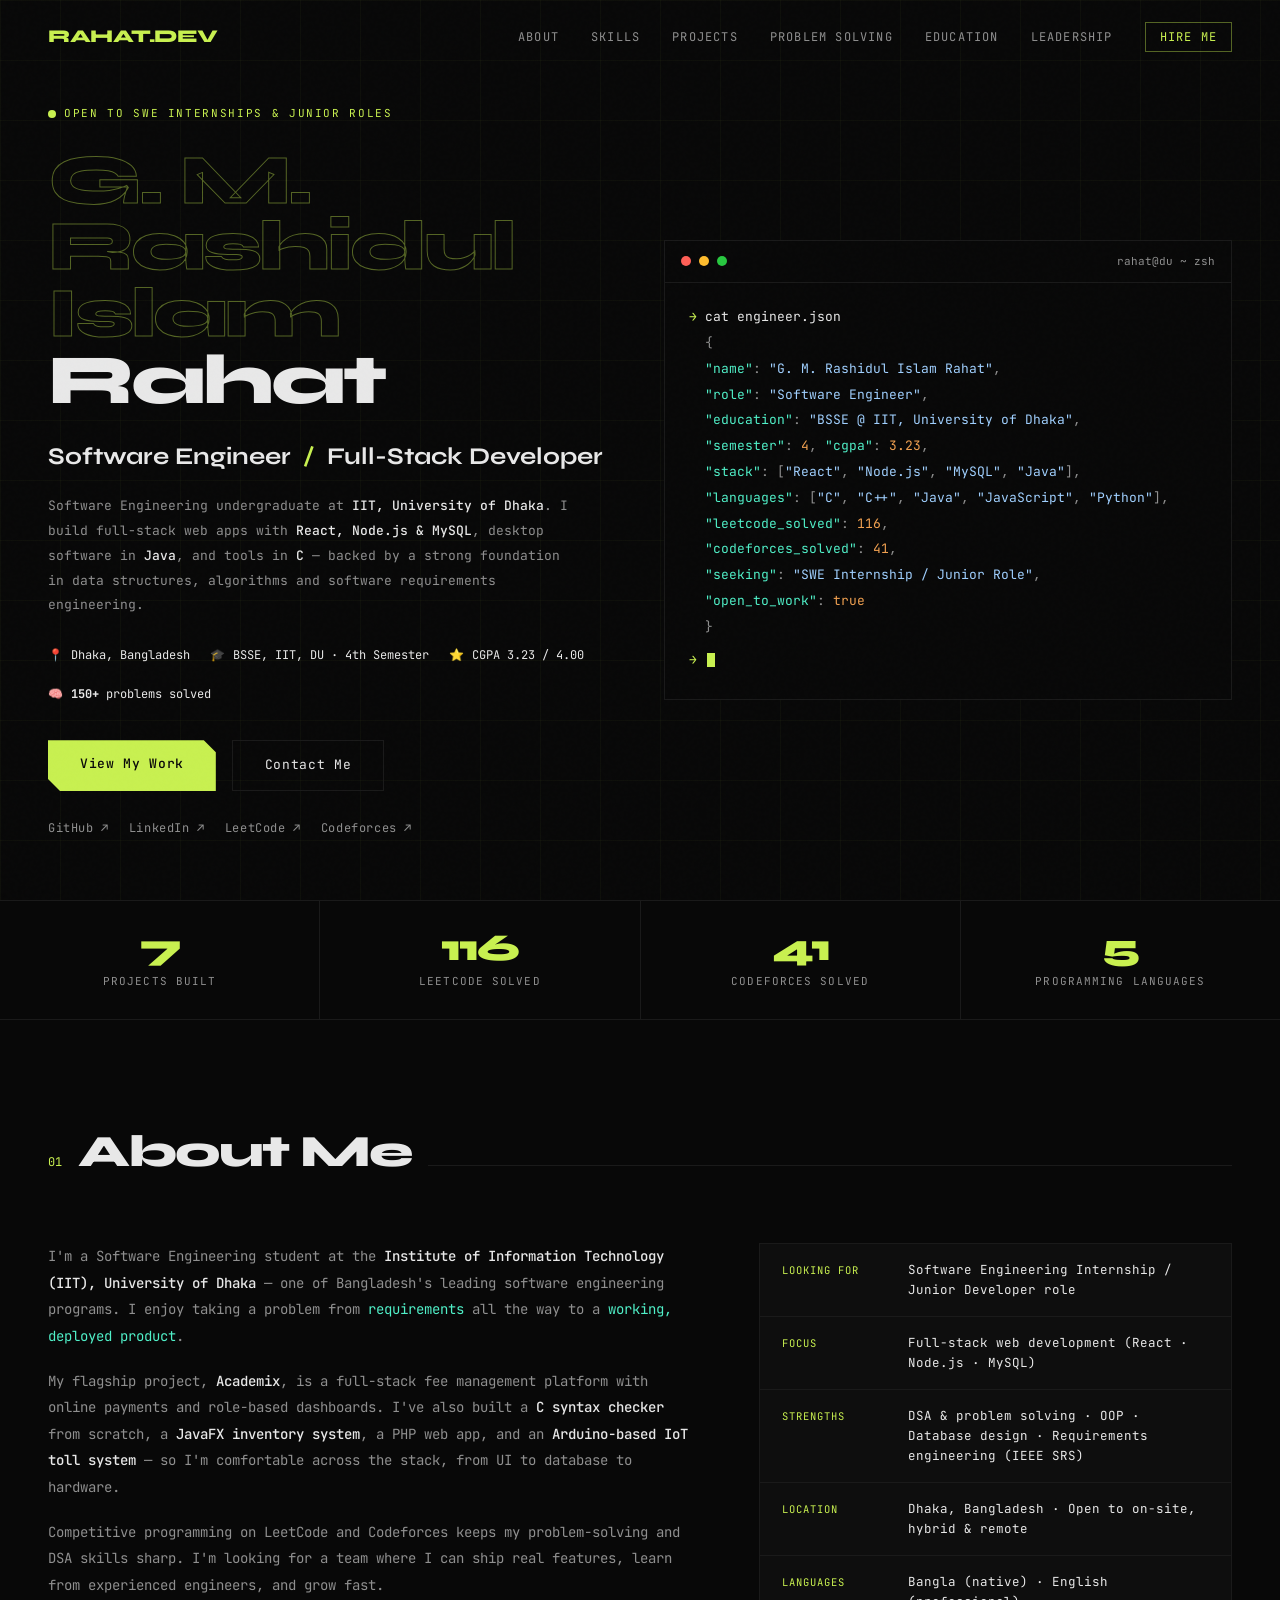
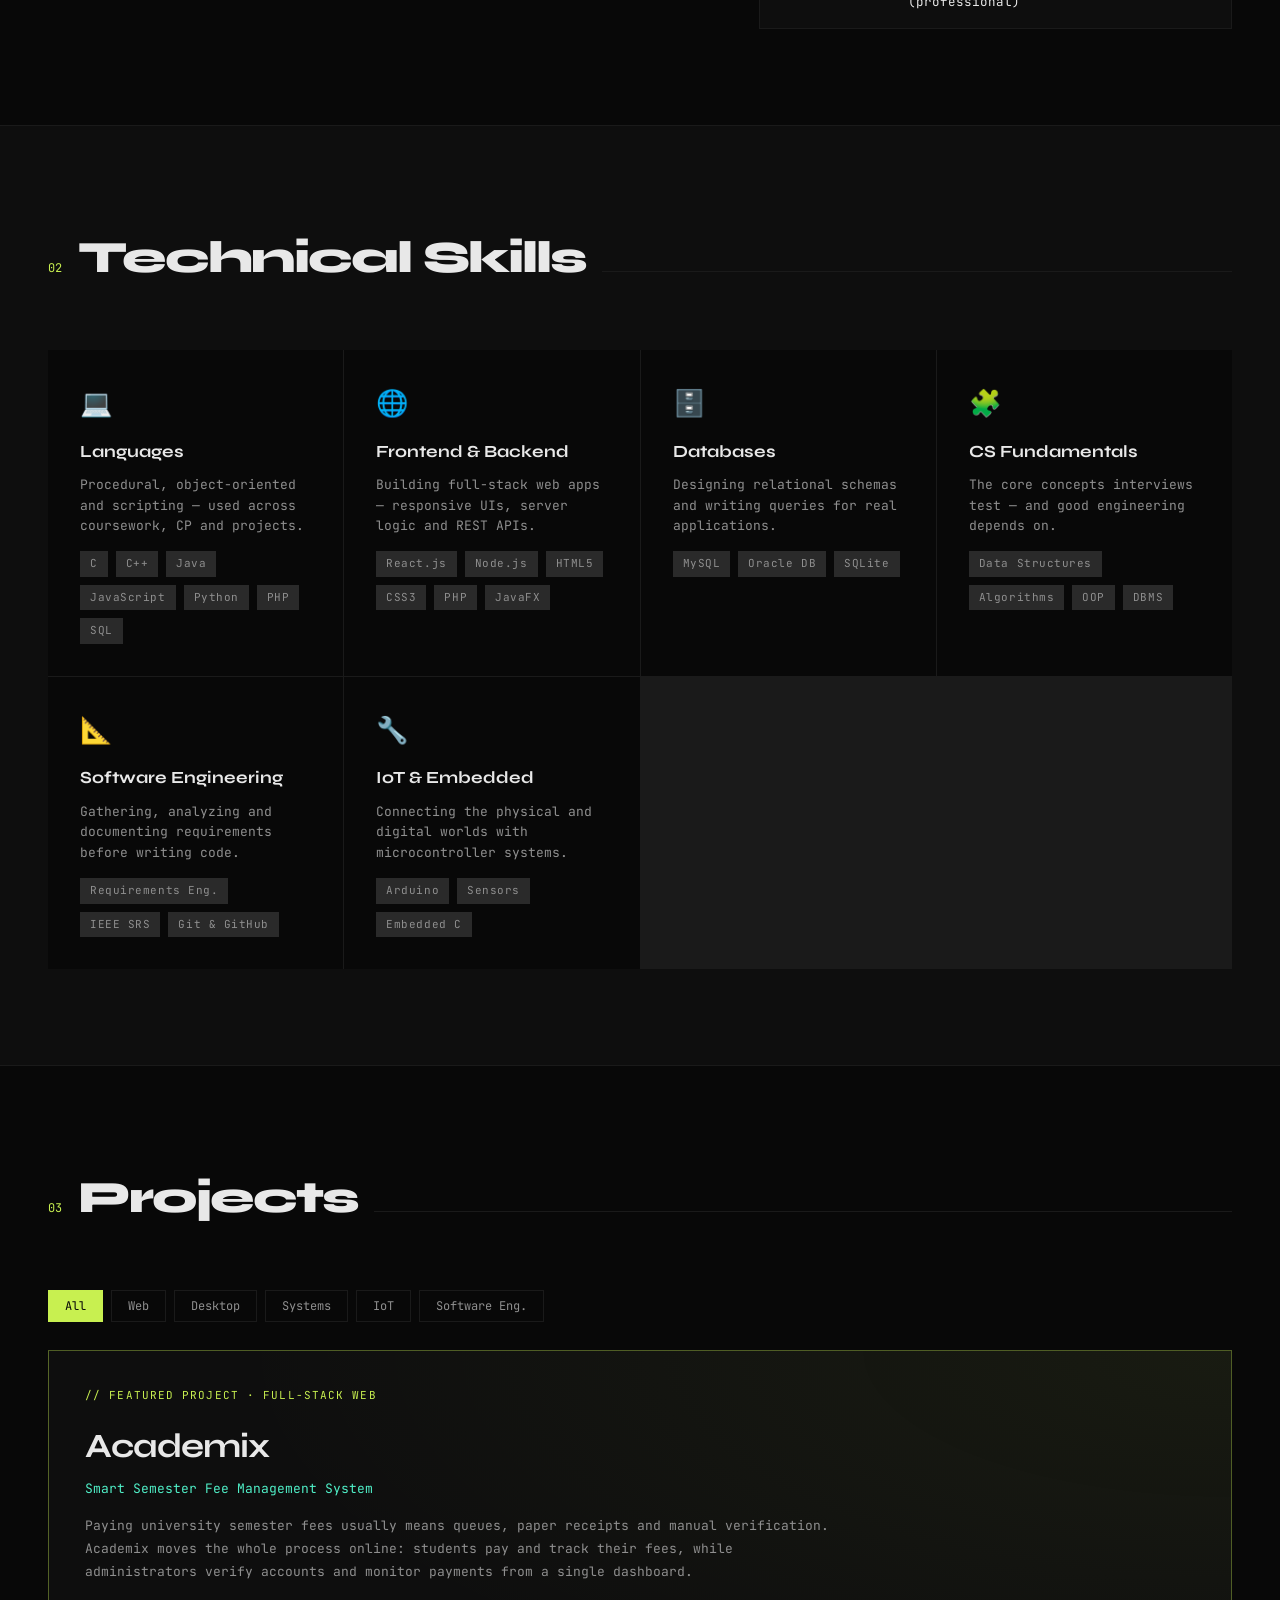
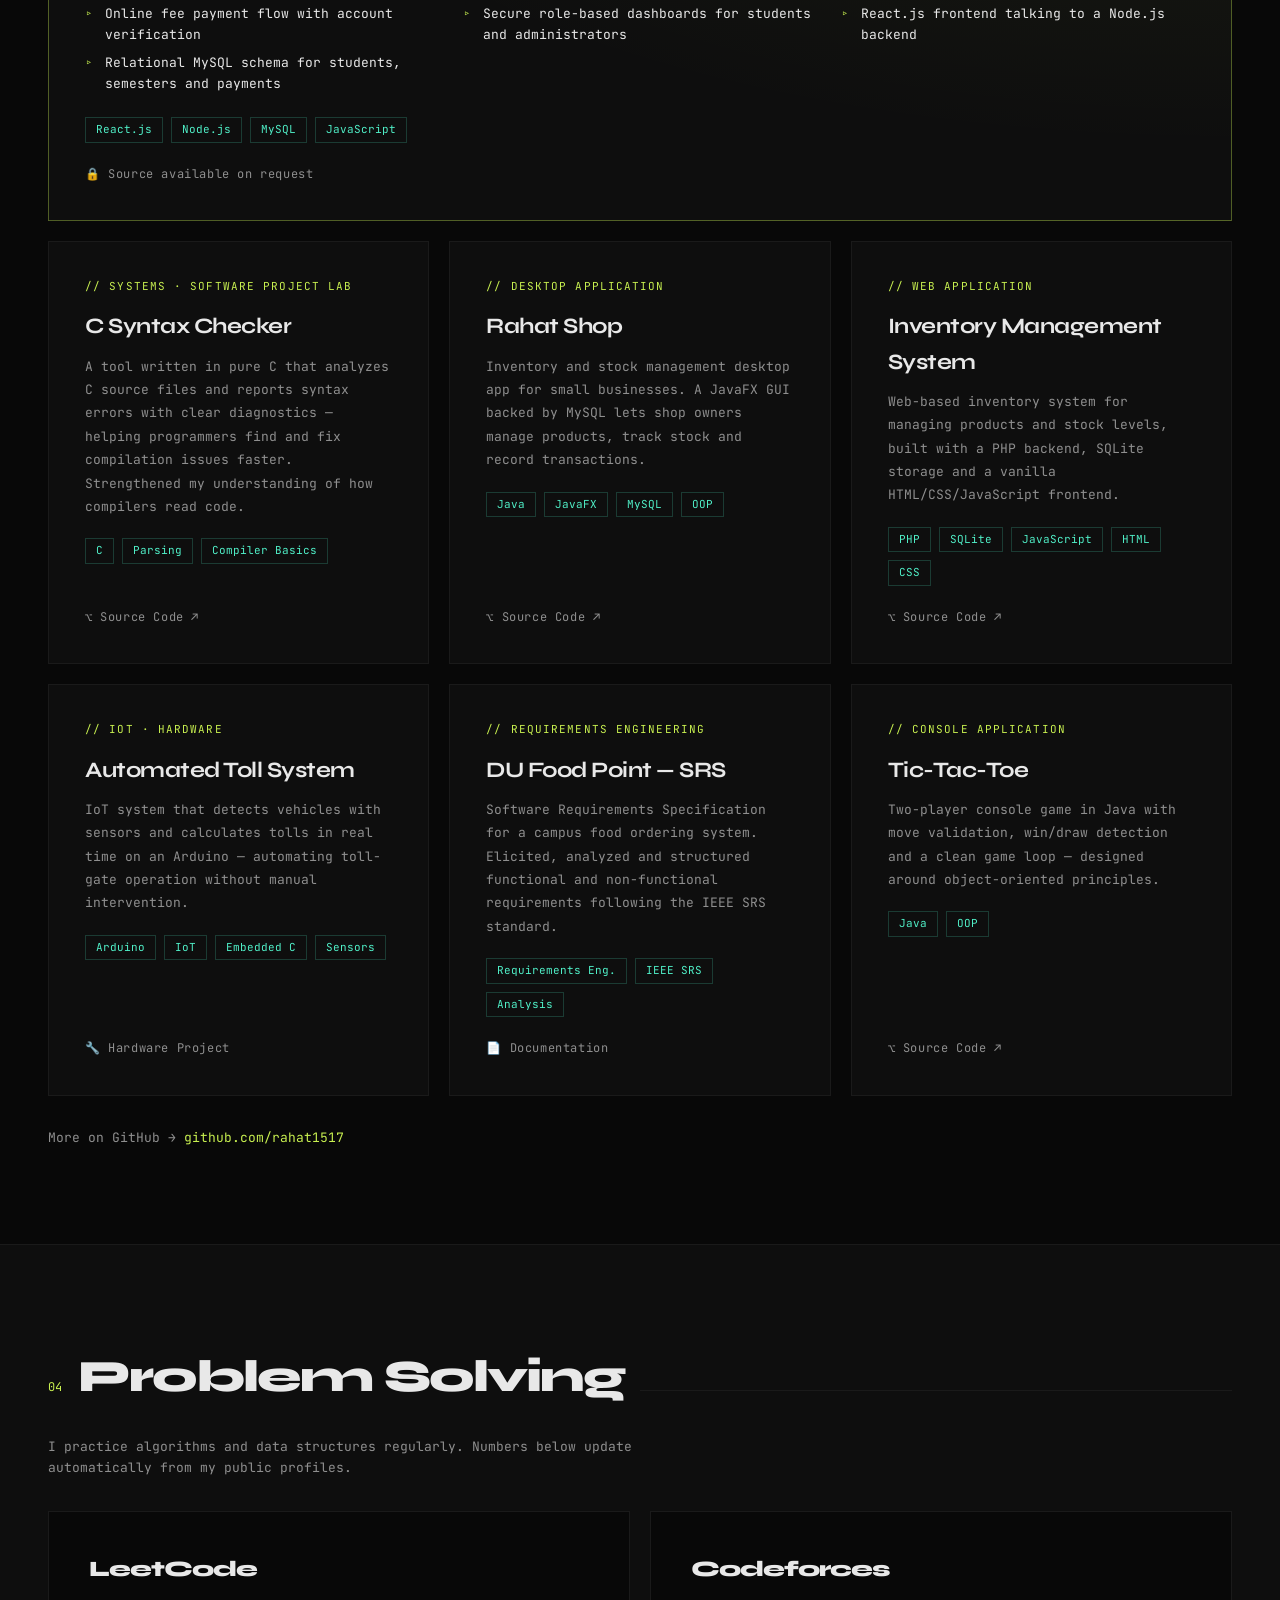
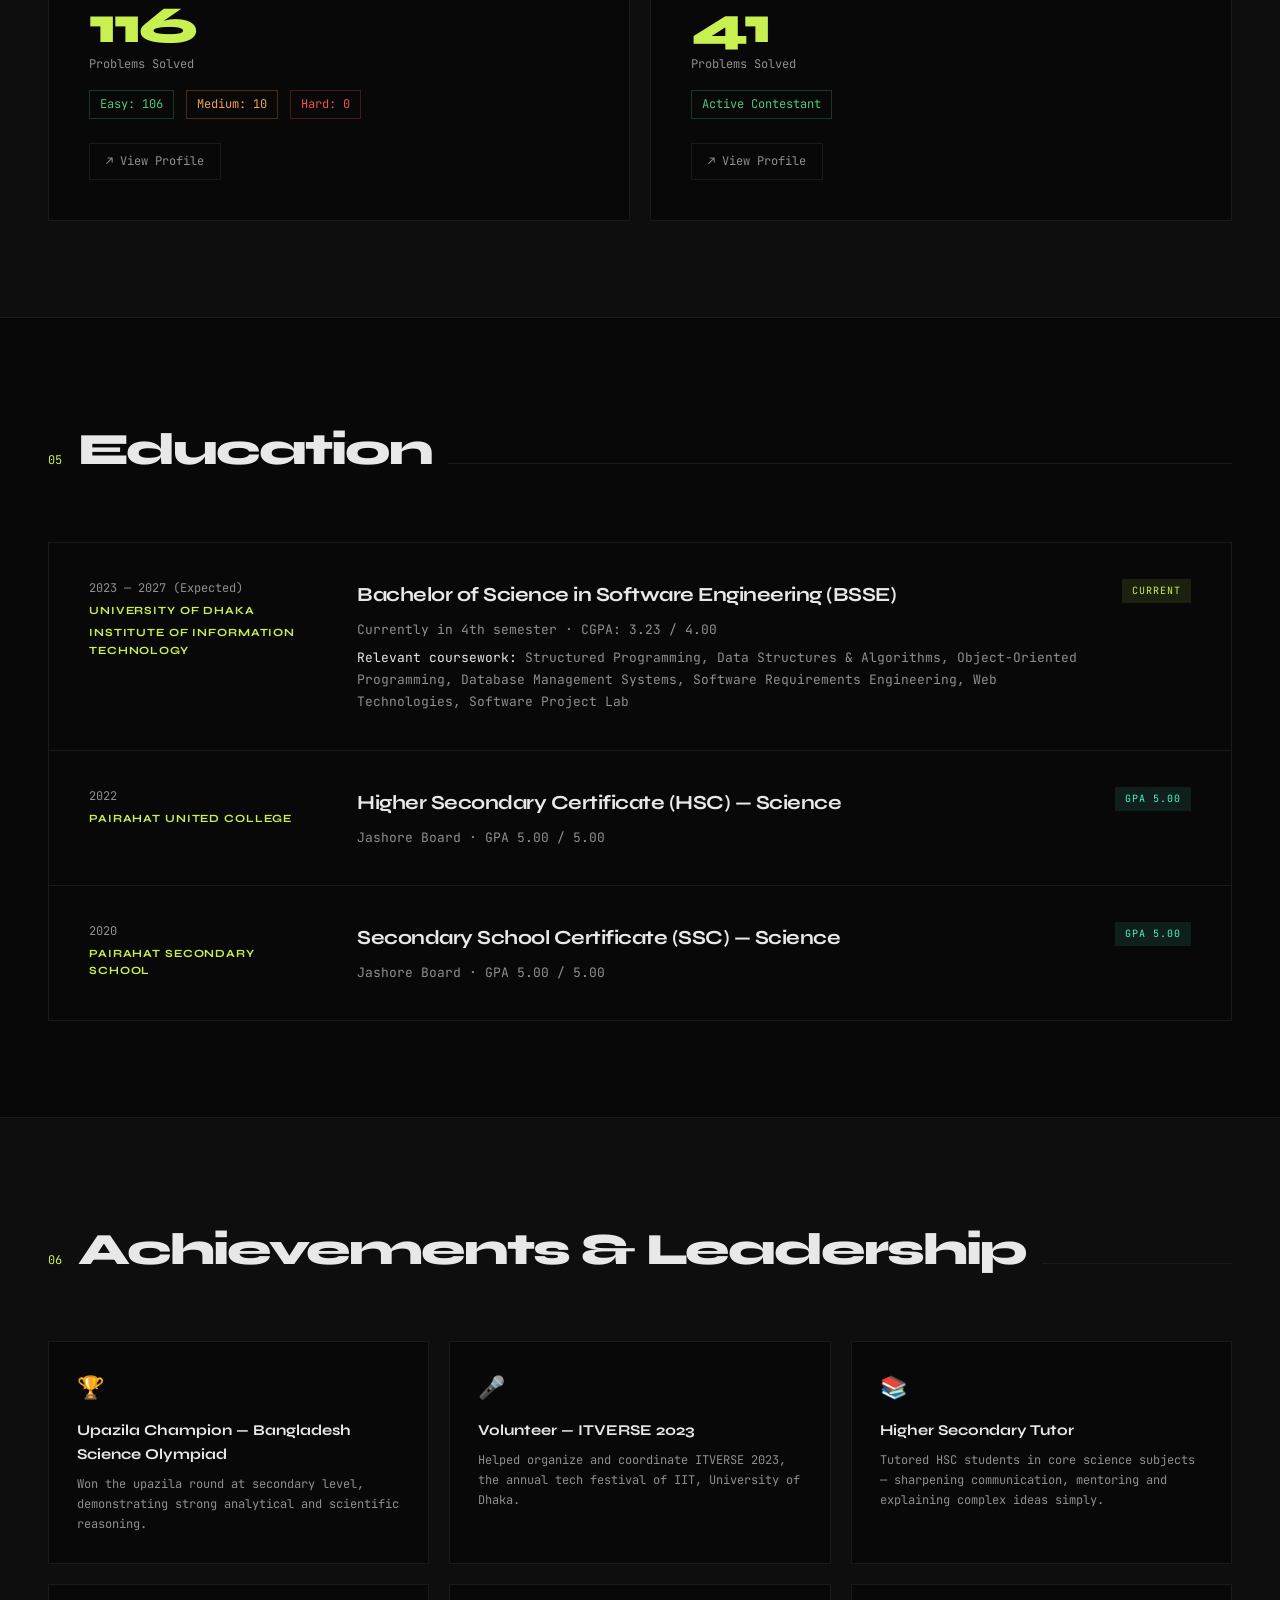
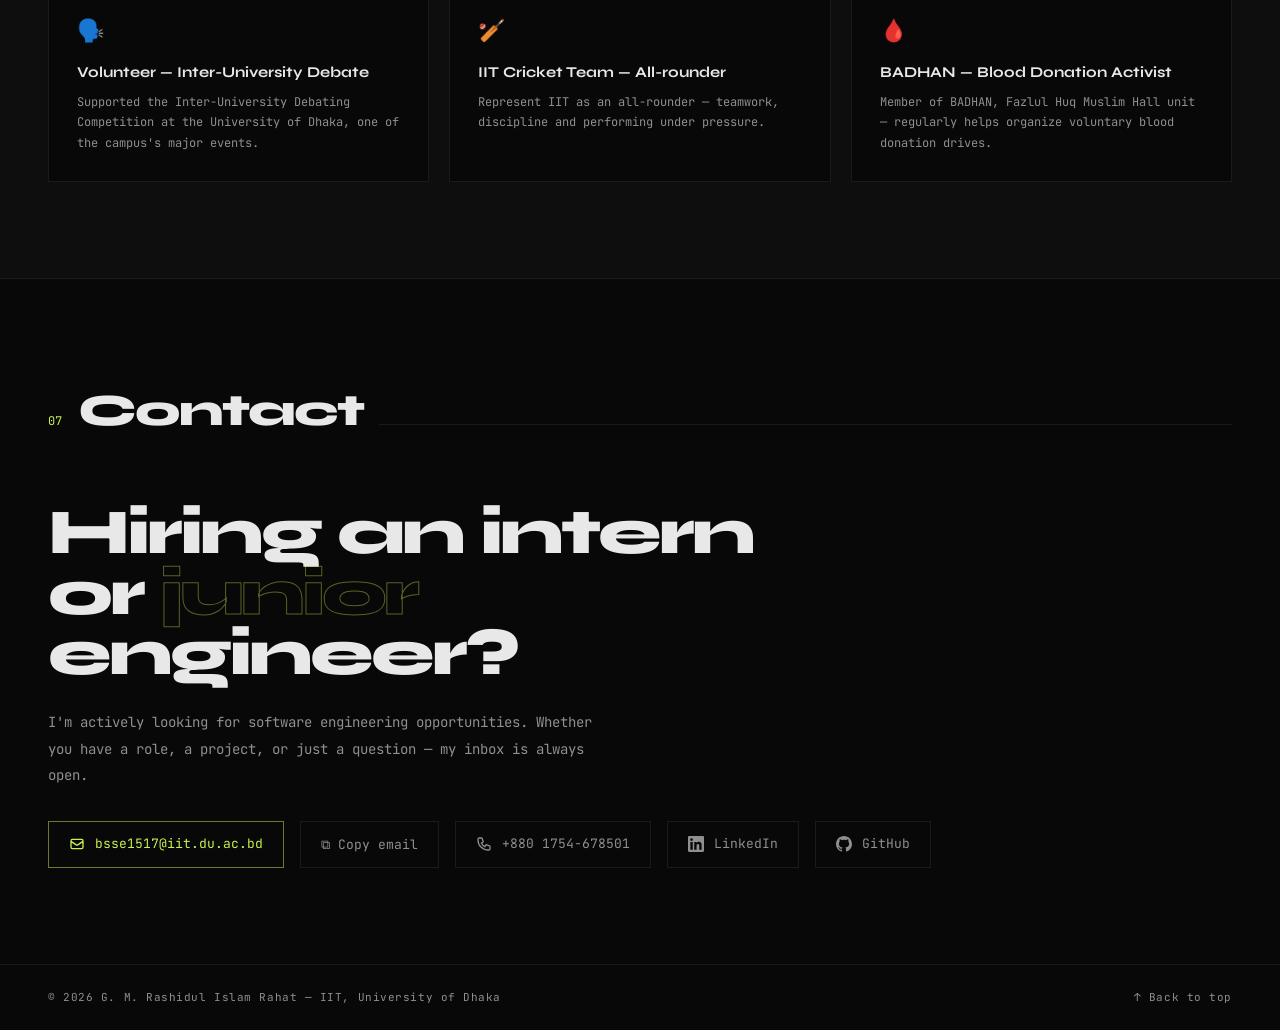
==== commit beb1f258: "Update semester status and CGPA (4th semester, 3.23) Co-Authored-By: Claude Opus 5.5 <noreply@anthro" ====
--- a/index.html
+++ b/index.html
@@ -85,7 +85,8 @@
       </p>
       <div class="hero-meta">
         <div class="hero-meta-item">📍 <span>Dhaka, Bangladesh</span></div>
-        <div class="hero-meta-item">🎓 <span>BSSE, IIT, DU · Class of 2027</span></div>
+        <div class="hero-meta-item">🎓 <span>BSSE, IIT, DU · 4th Semester</span></div>
+        <div class="hero-meta-item">⭐ <span>CGPA 3.23 / 4.00</span></div>
         <div class="hero-meta-item">🧠 <span><b id="hero-solved">150+</b> problems solved</span></div>
       </div>
       <div class="hero-cta">
@@ -115,6 +116,7 @@
           <div class="tl"><span class="to"><span class="tk">"name"</span>: <span class="ts">"G. M. Rashidul Islam Rahat"</span>,</span></div>
           <div class="tl"><span class="to"><span class="tk">"role"</span>: <span class="ts">"Software Engineer"</span>,</span></div>
           <div class="tl"><span class="to"><span class="tk">"education"</span>: <span class="ts">"BSSE @ IIT, University of Dhaka"</span>,</span></div>
+          <div class="tl"><span class="to"><span class="tk">"semester"</span>: <span class="tv">4</span>, <span class="tk">"cgpa"</span>: <span class="tv">3.23</span>,</span></div>
           <div class="tl"><span class="to"><span class="tk">"stack"</span>: [<span class="ts">"React"</span>, <span class="ts">"Node.js"</span>, <span class="ts">"MySQL"</span>, <span class="ts">"Java"</span>],</span></div>
           <div class="tl"><span class="to"><span class="tk">"languages"</span>: [<span class="ts">"C"</span>, <span class="ts">"C++"</span>, <span class="ts">"Java"</span>, <span class="ts">"JavaScript"</span>, <span class="ts">"Python"</span>],</span></div>
           <div class="tl"><span class="to"><span class="tk">"leetcode_solved"</span>: <span class="tv" id="terminal-lc">116</span>,</span></div>
@@ -457,7 +459,7 @@
         </div>
         <div class="edu-right">
           <div class="edu-degree">Bachelor of Science in Software Engineering (BSSE)</div>
-          <p class="edu-detail">CGPA: 3.19 / 4.00 (up to 4th semester)</p>
+          <p class="edu-detail">Currently in 4th semester · CGPA: 3.23 / 4.00</p>
           <p class="edu-detail"><span class="edu-label">Relevant coursework:</span> Structured Programming, Data Structures &amp; Algorithms, Object-Oriented Programming, Database Management Systems, Software Requirements Engineering, Web Technologies, Software Project Lab</p>
         </div>
         <div class="edu-badge current">Current</div>
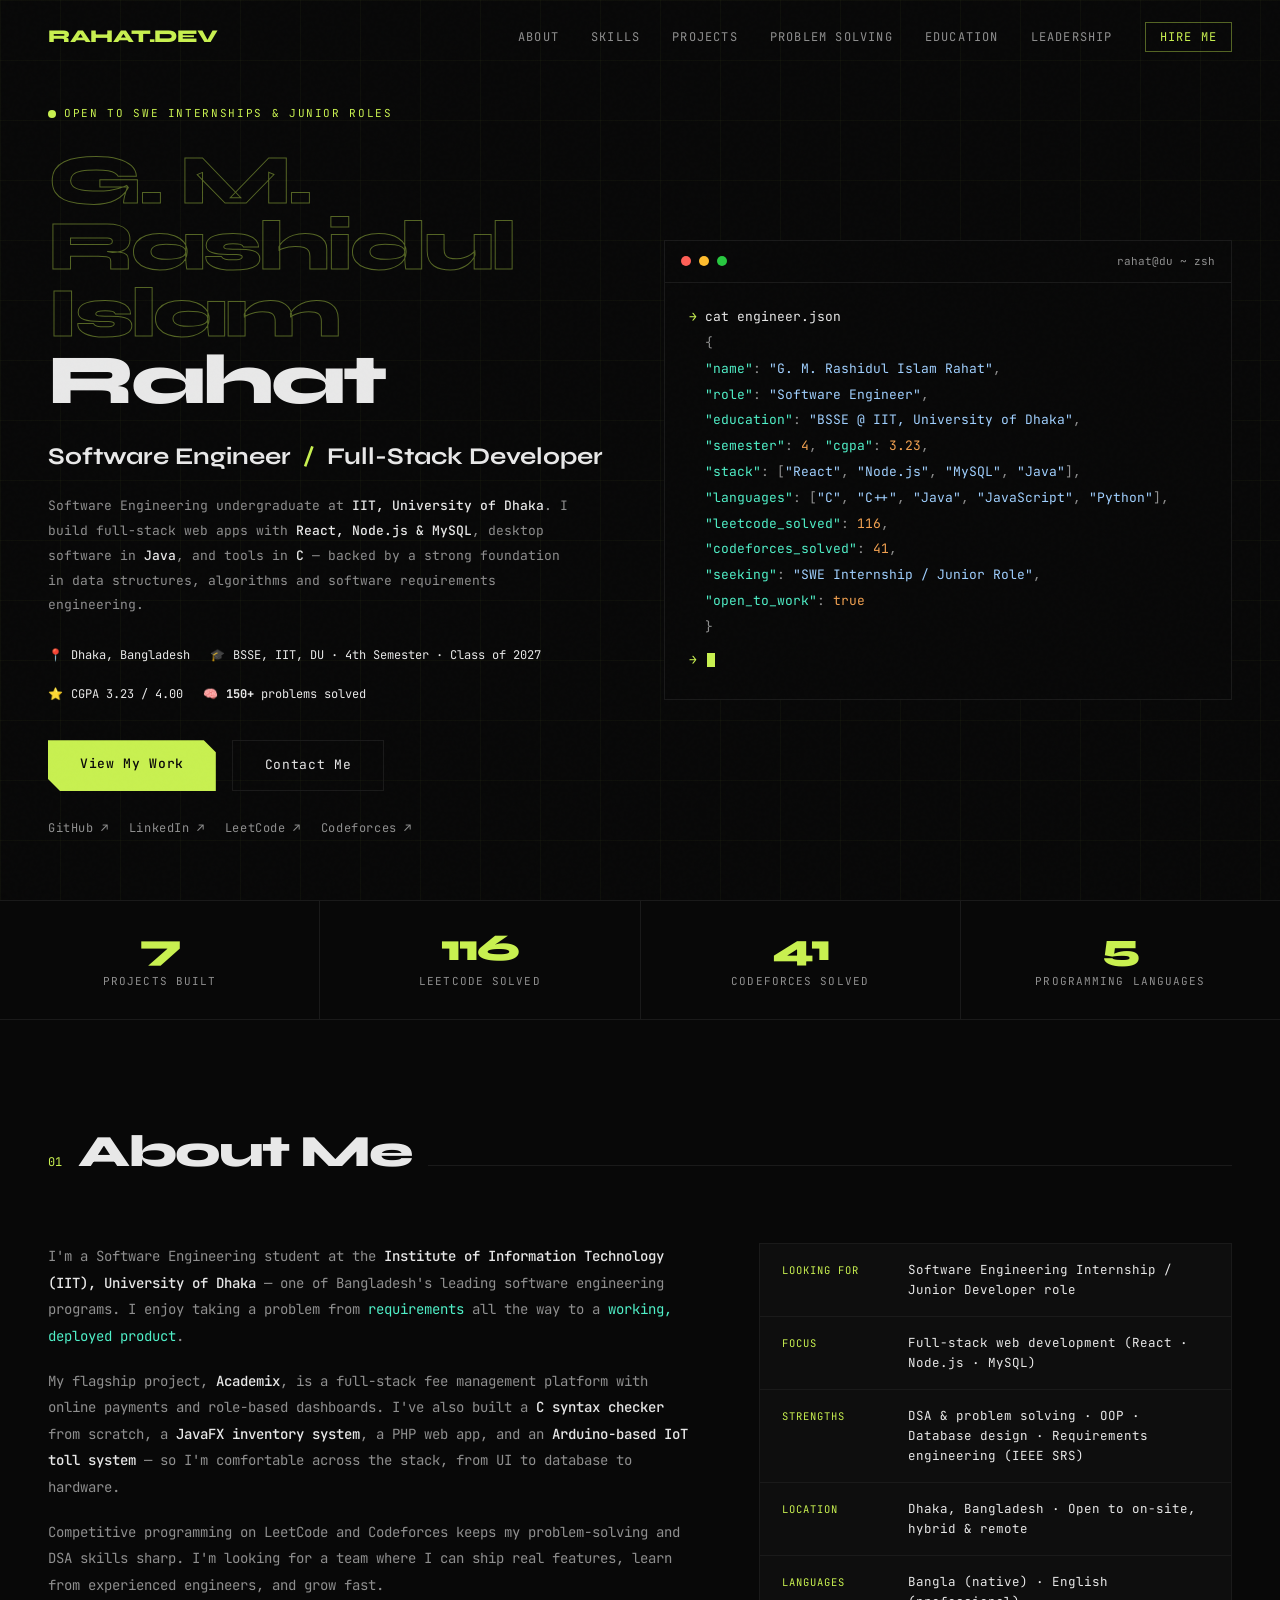
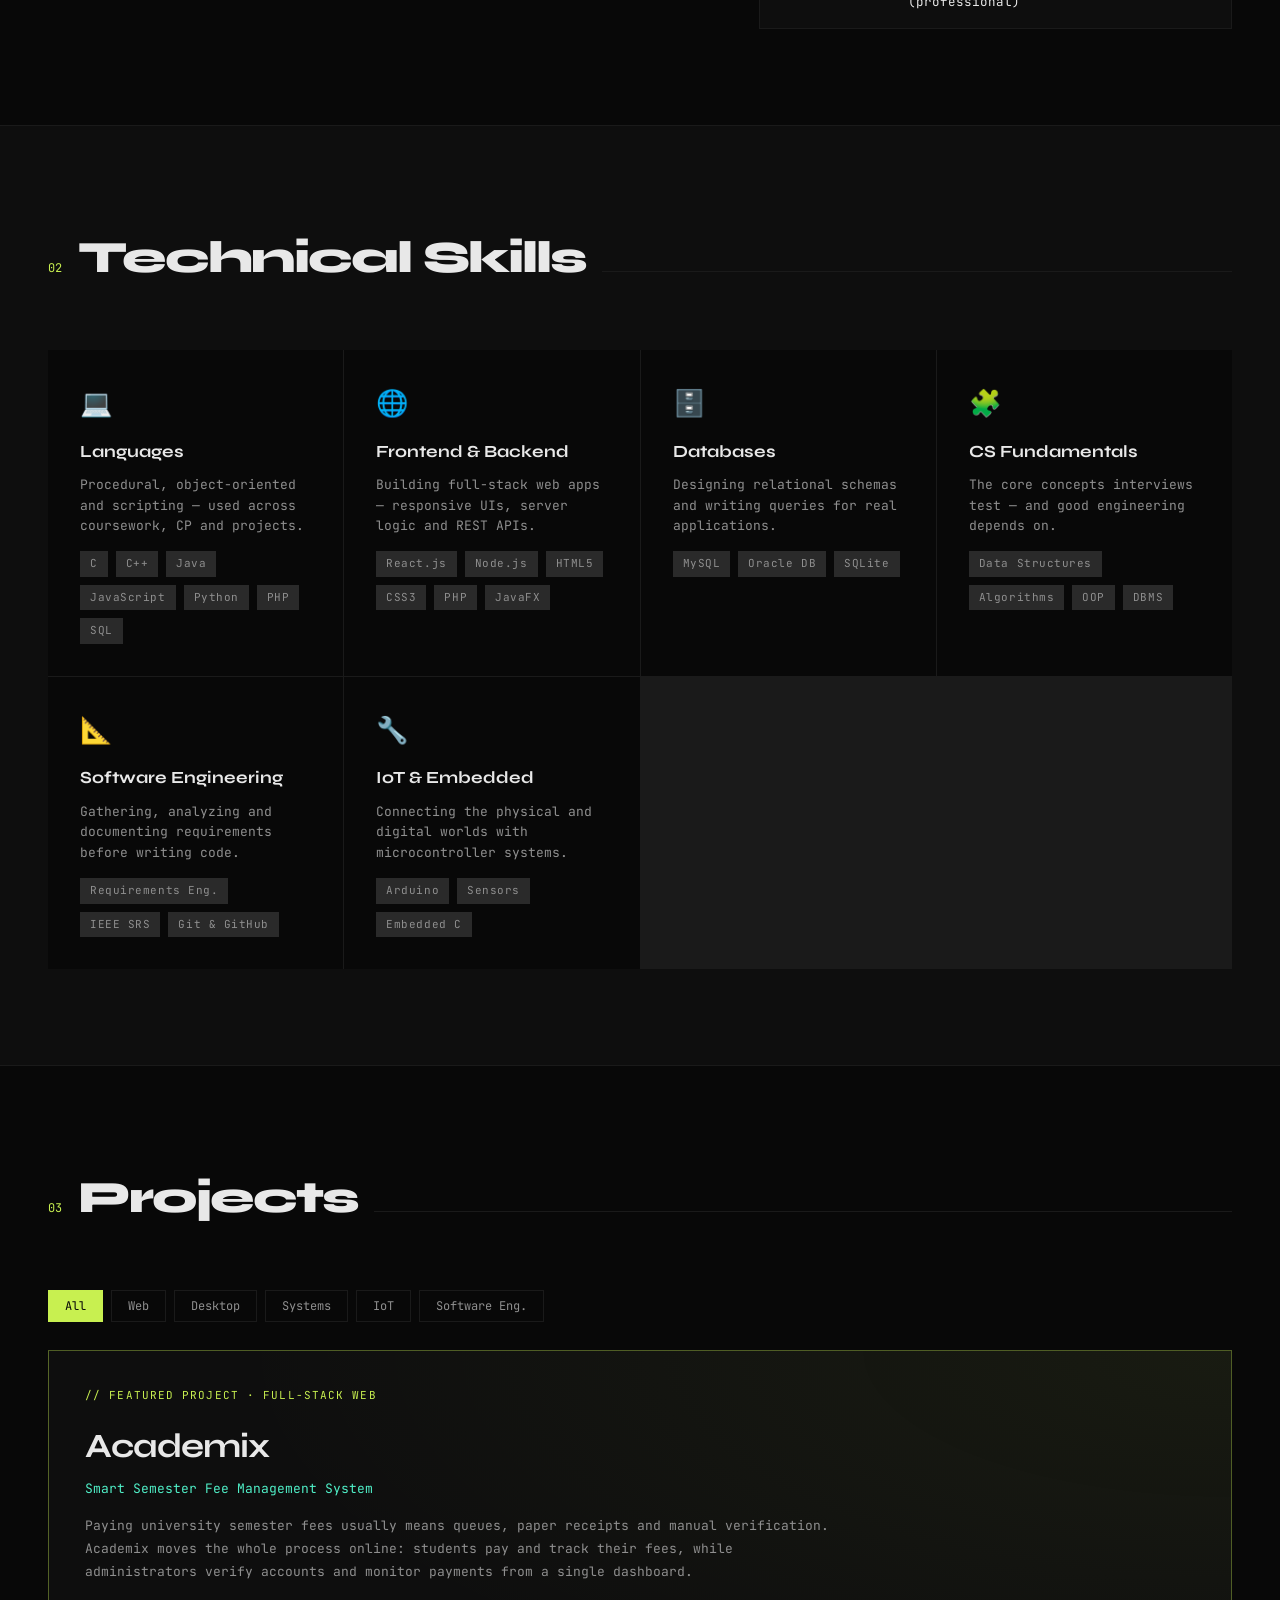
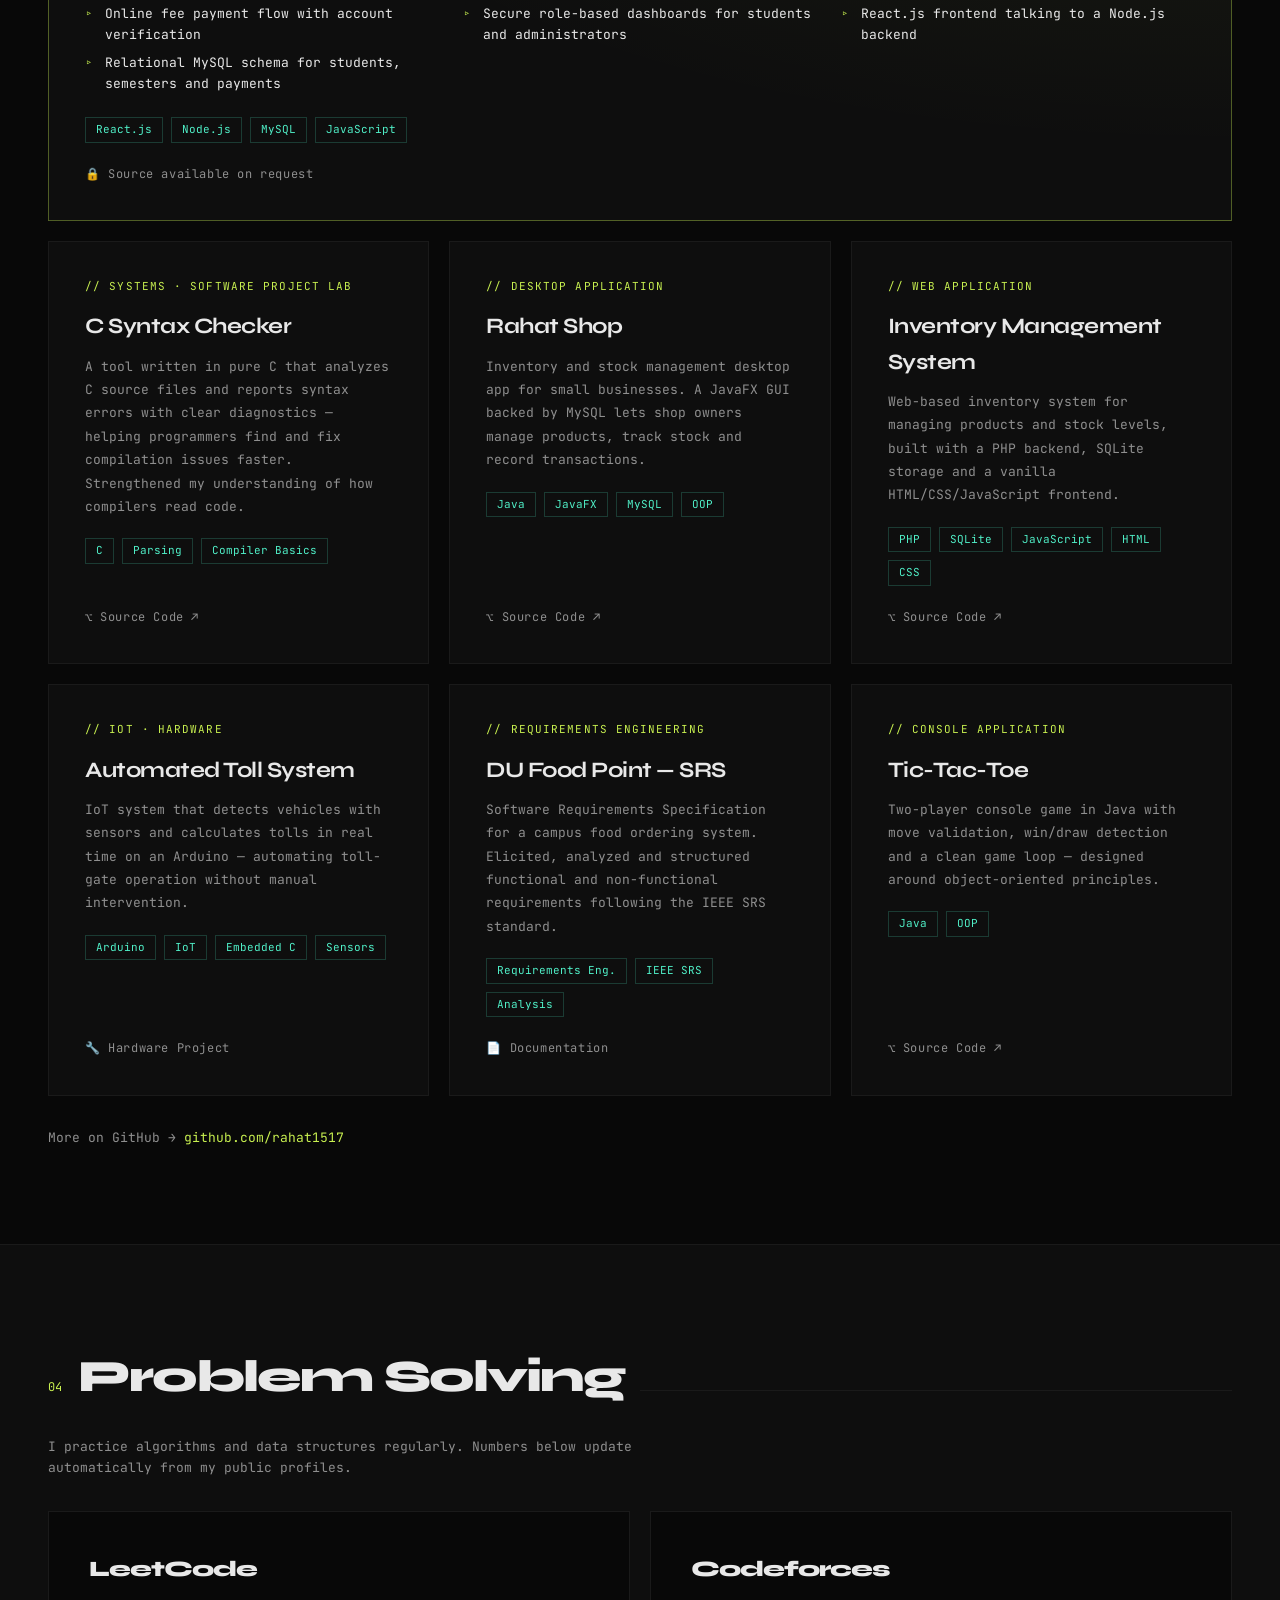
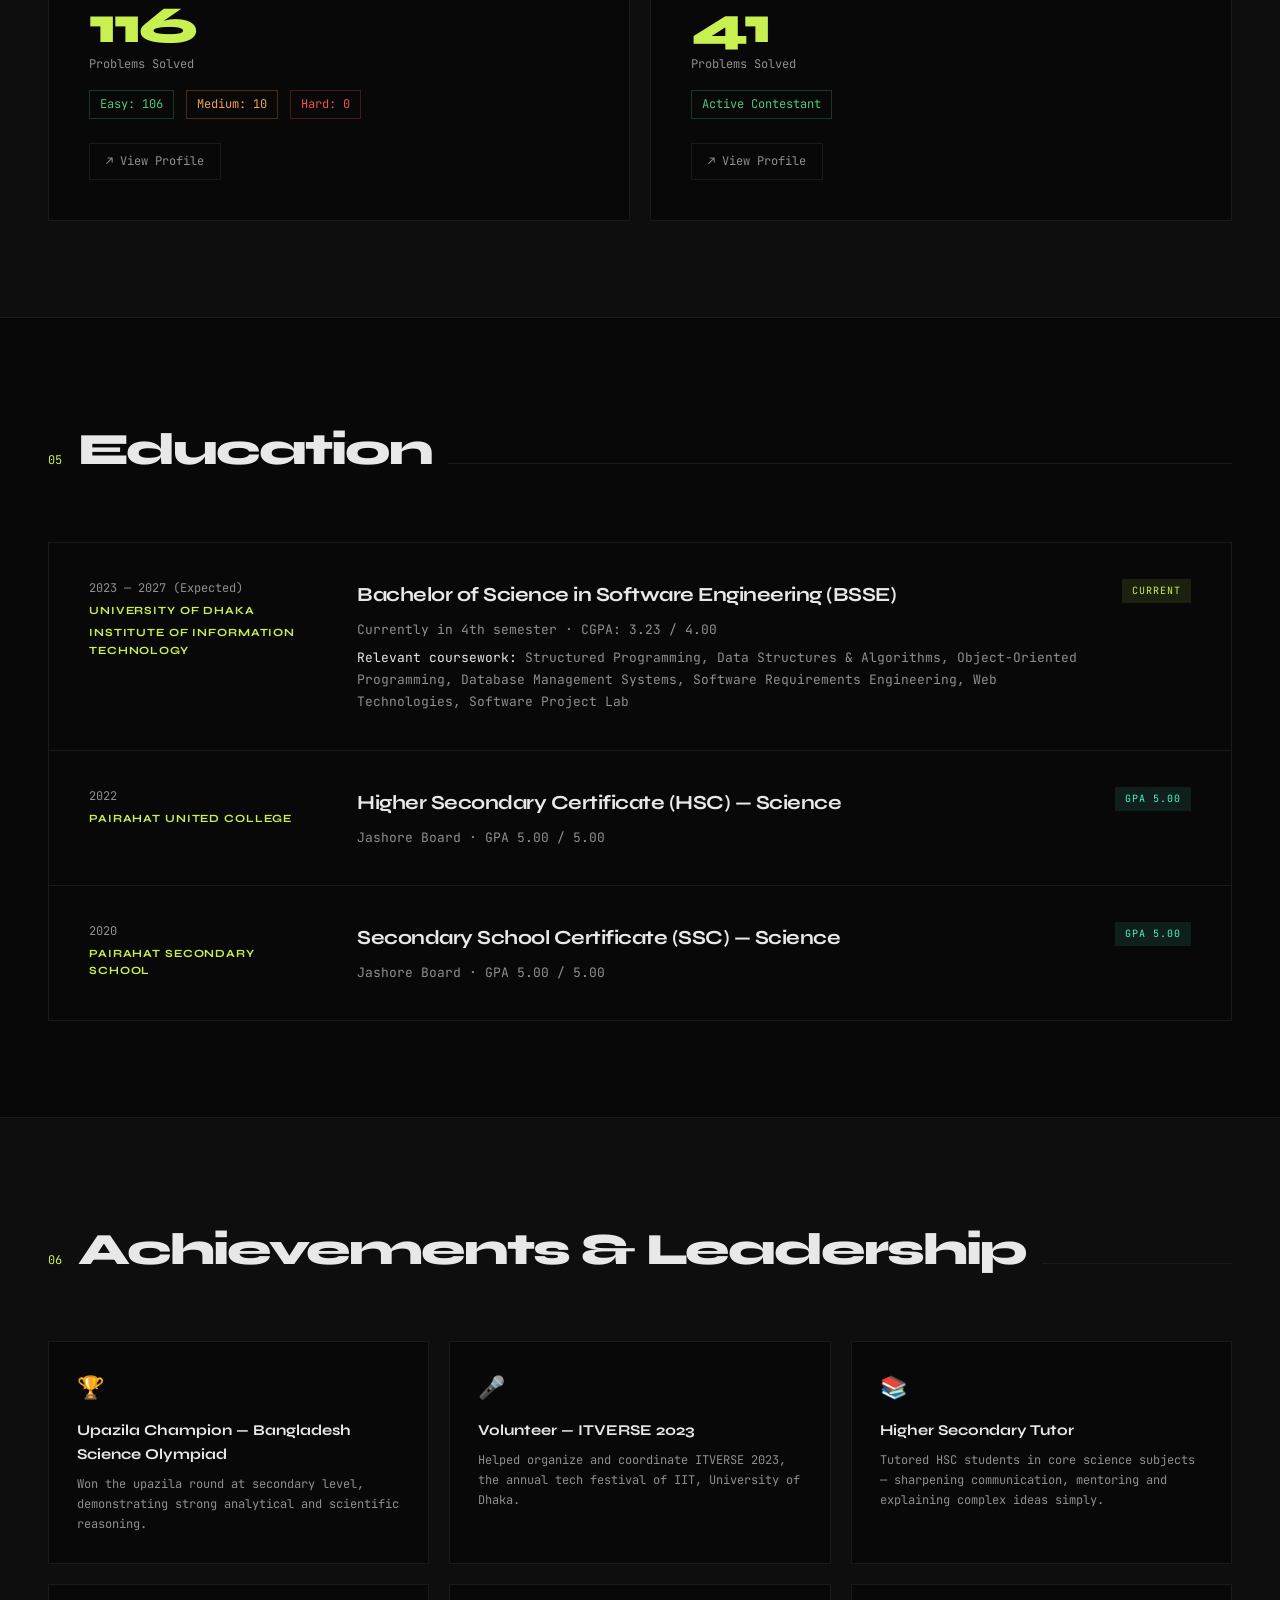
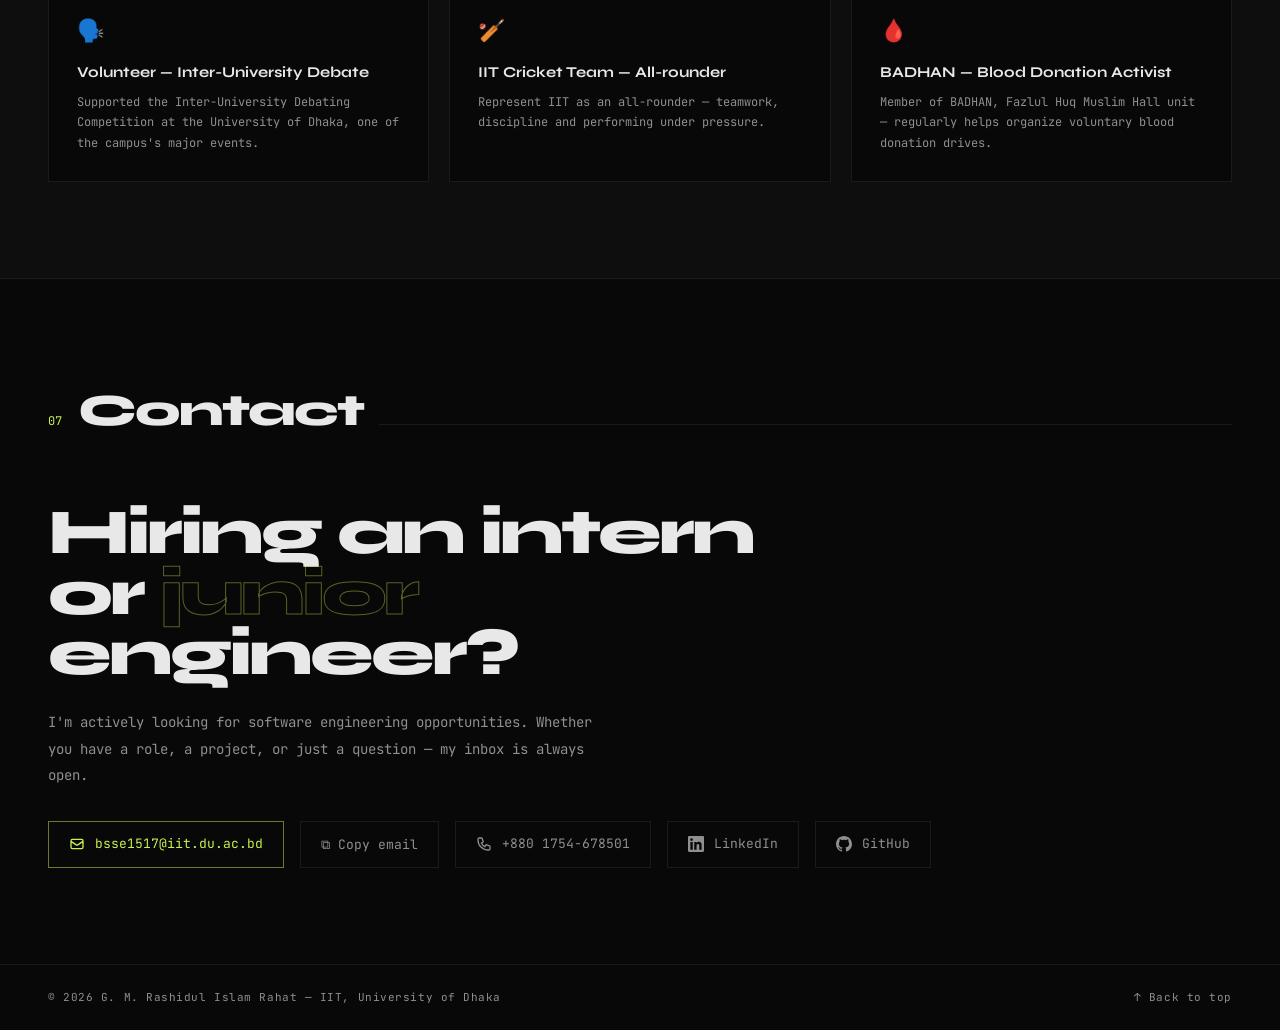
==== commit 9269388c: "Show Class of 2027 in hero Co-Authored-By: Claude Opus 5.5 <noreply@anthropic.com> Claude-Session: h" ====
--- a/index.html
+++ b/index.html
@@ -85,7 +85,7 @@
       </p>
       <div class="hero-meta">
         <div class="hero-meta-item">📍 <span>Dhaka, Bangladesh</span></div>
-        <div class="hero-meta-item">🎓 <span>BSSE, IIT, DU · 4th Semester</span></div>
+        <div class="hero-meta-item">🎓 <span>BSSE, IIT, DU · 4th Semester · Class of 2027</span></div>
         <div class="hero-meta-item">⭐ <span>CGPA 3.23 / 4.00</span></div>
         <div class="hero-meta-item">🧠 <span><b id="hero-solved">150+</b> problems solved</span></div>
       </div>
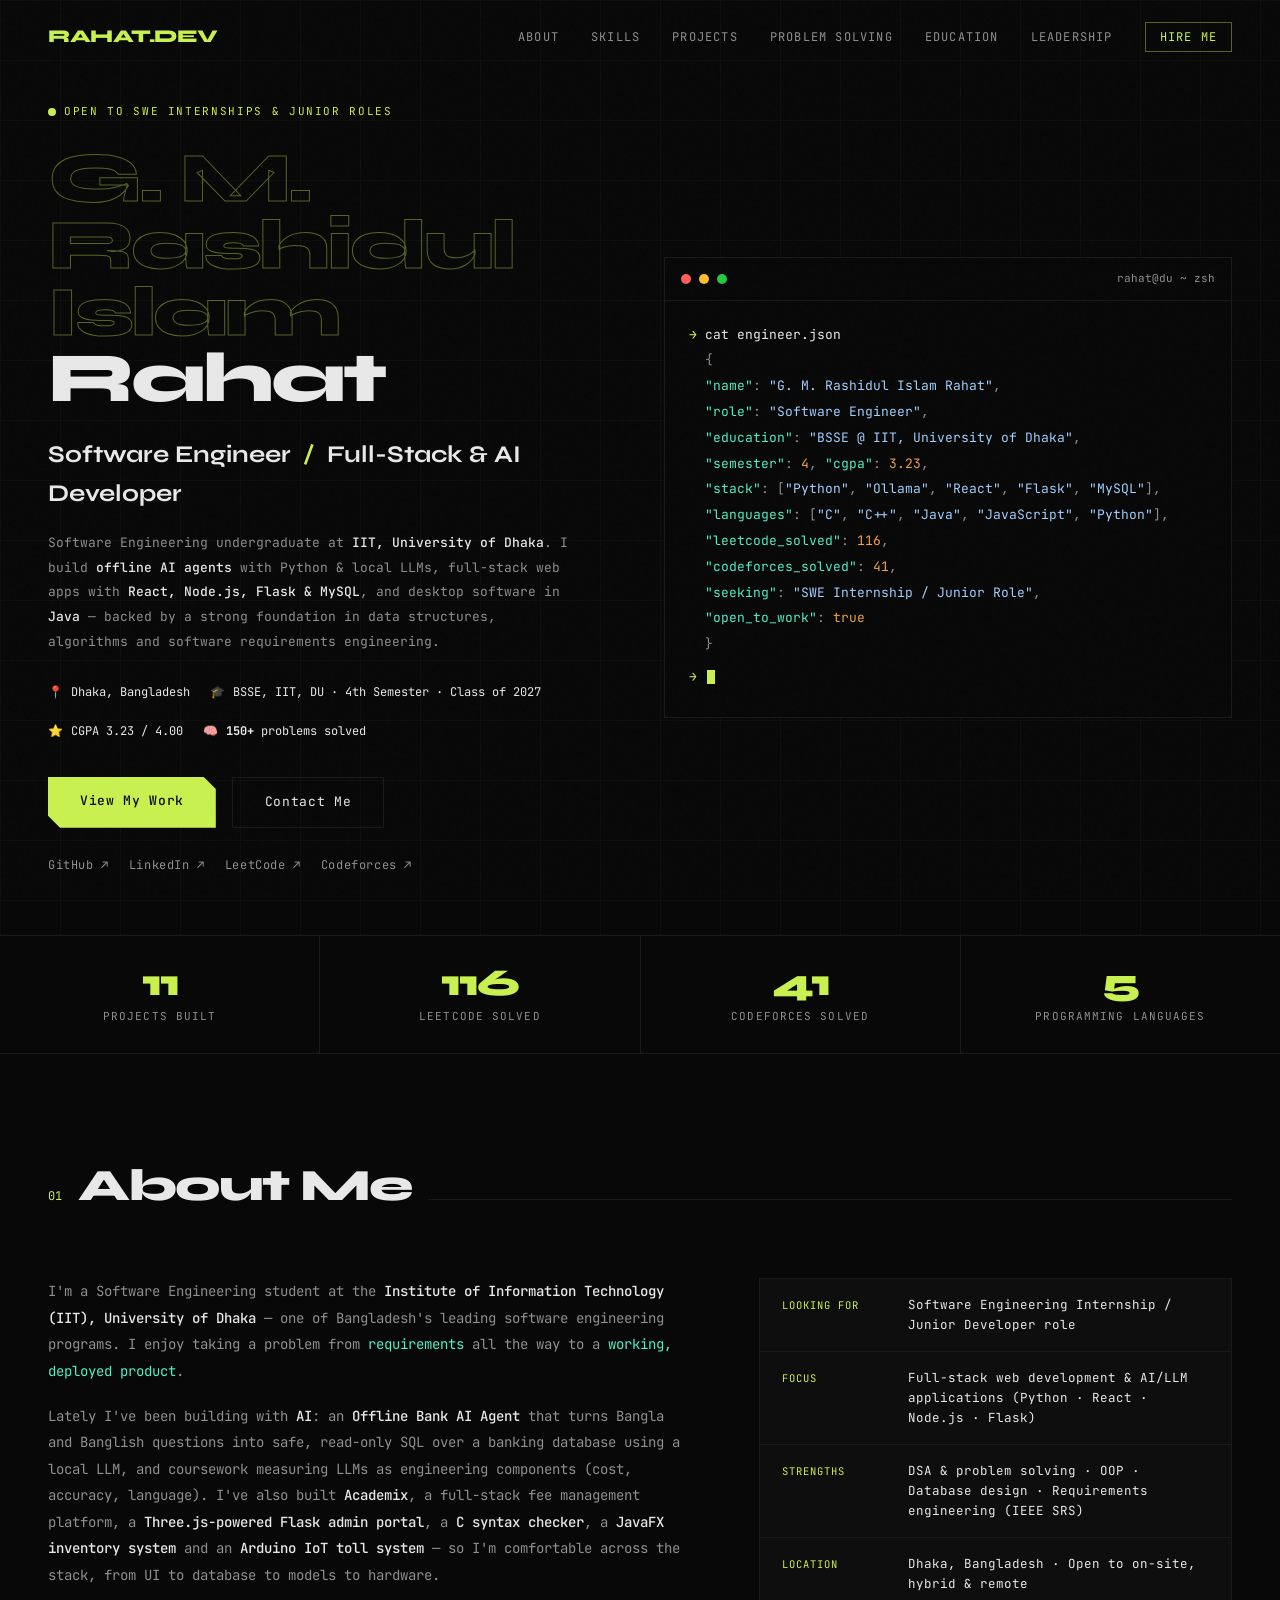
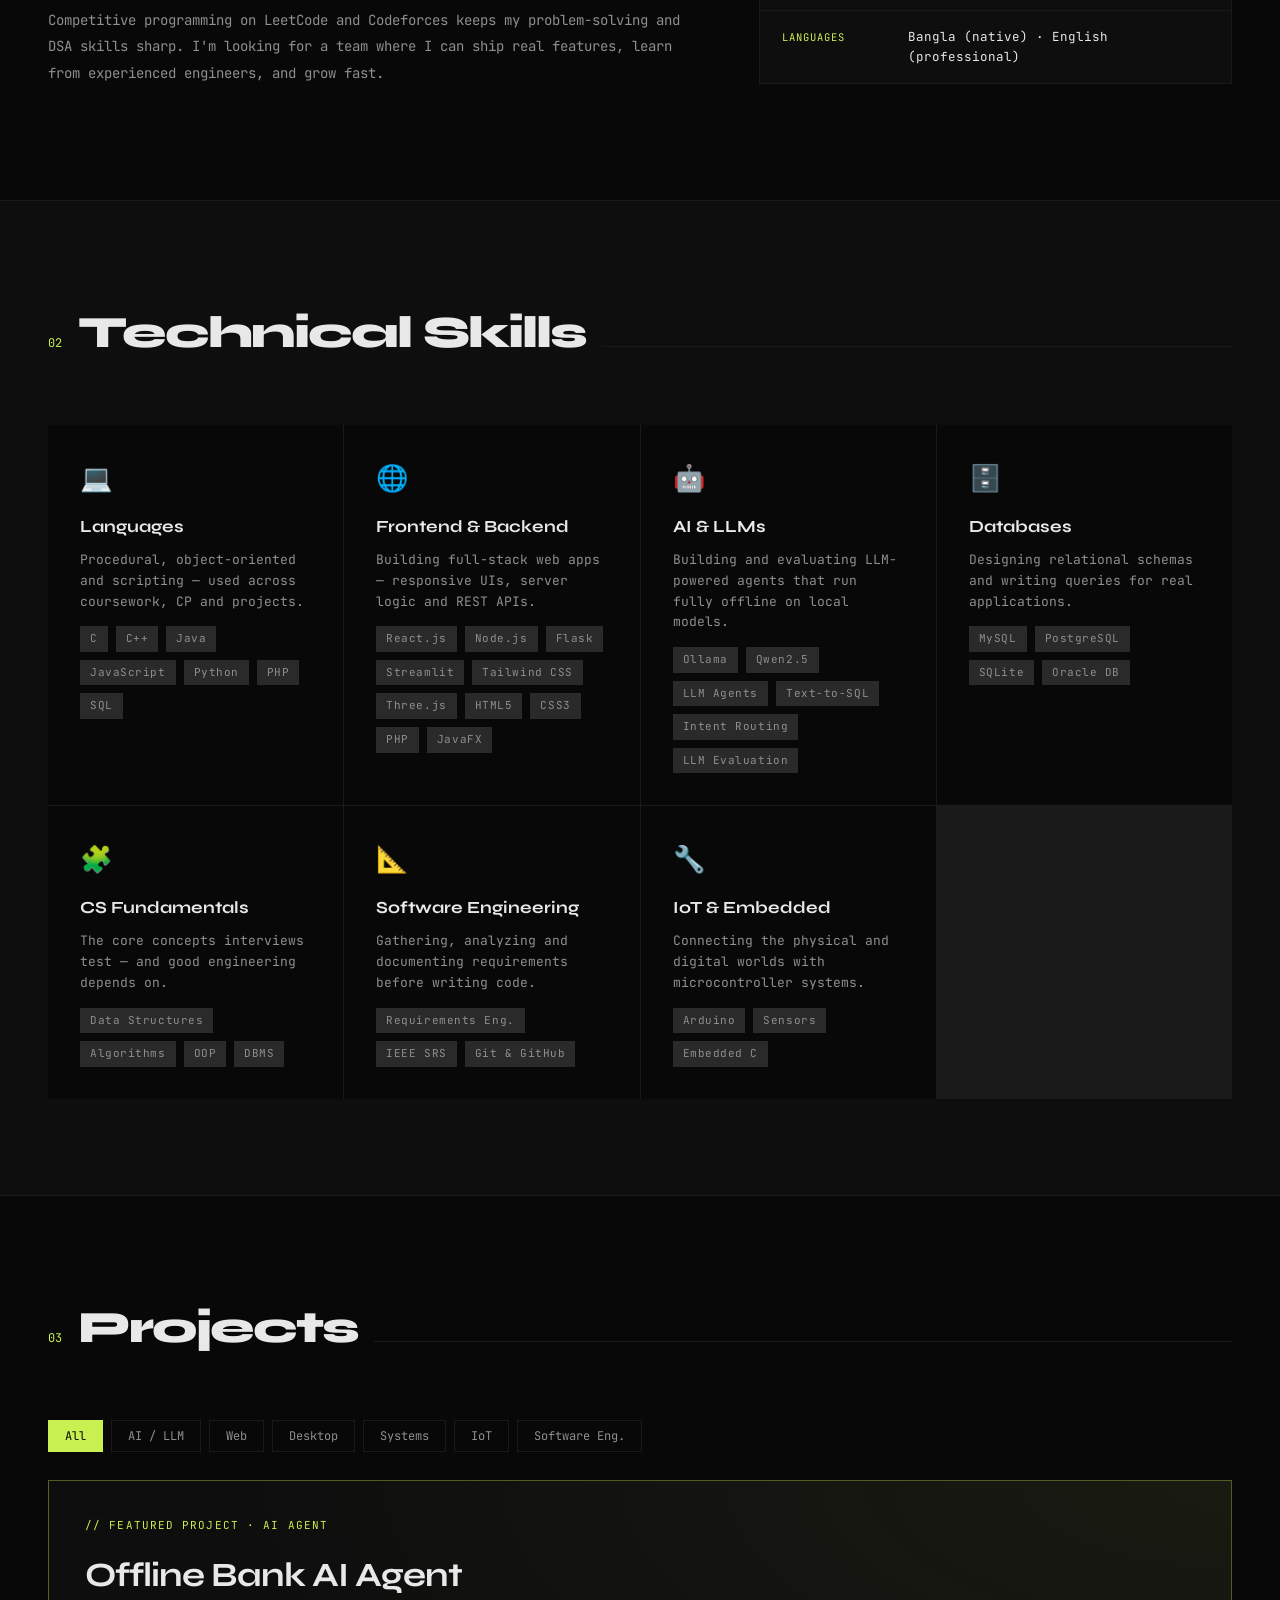
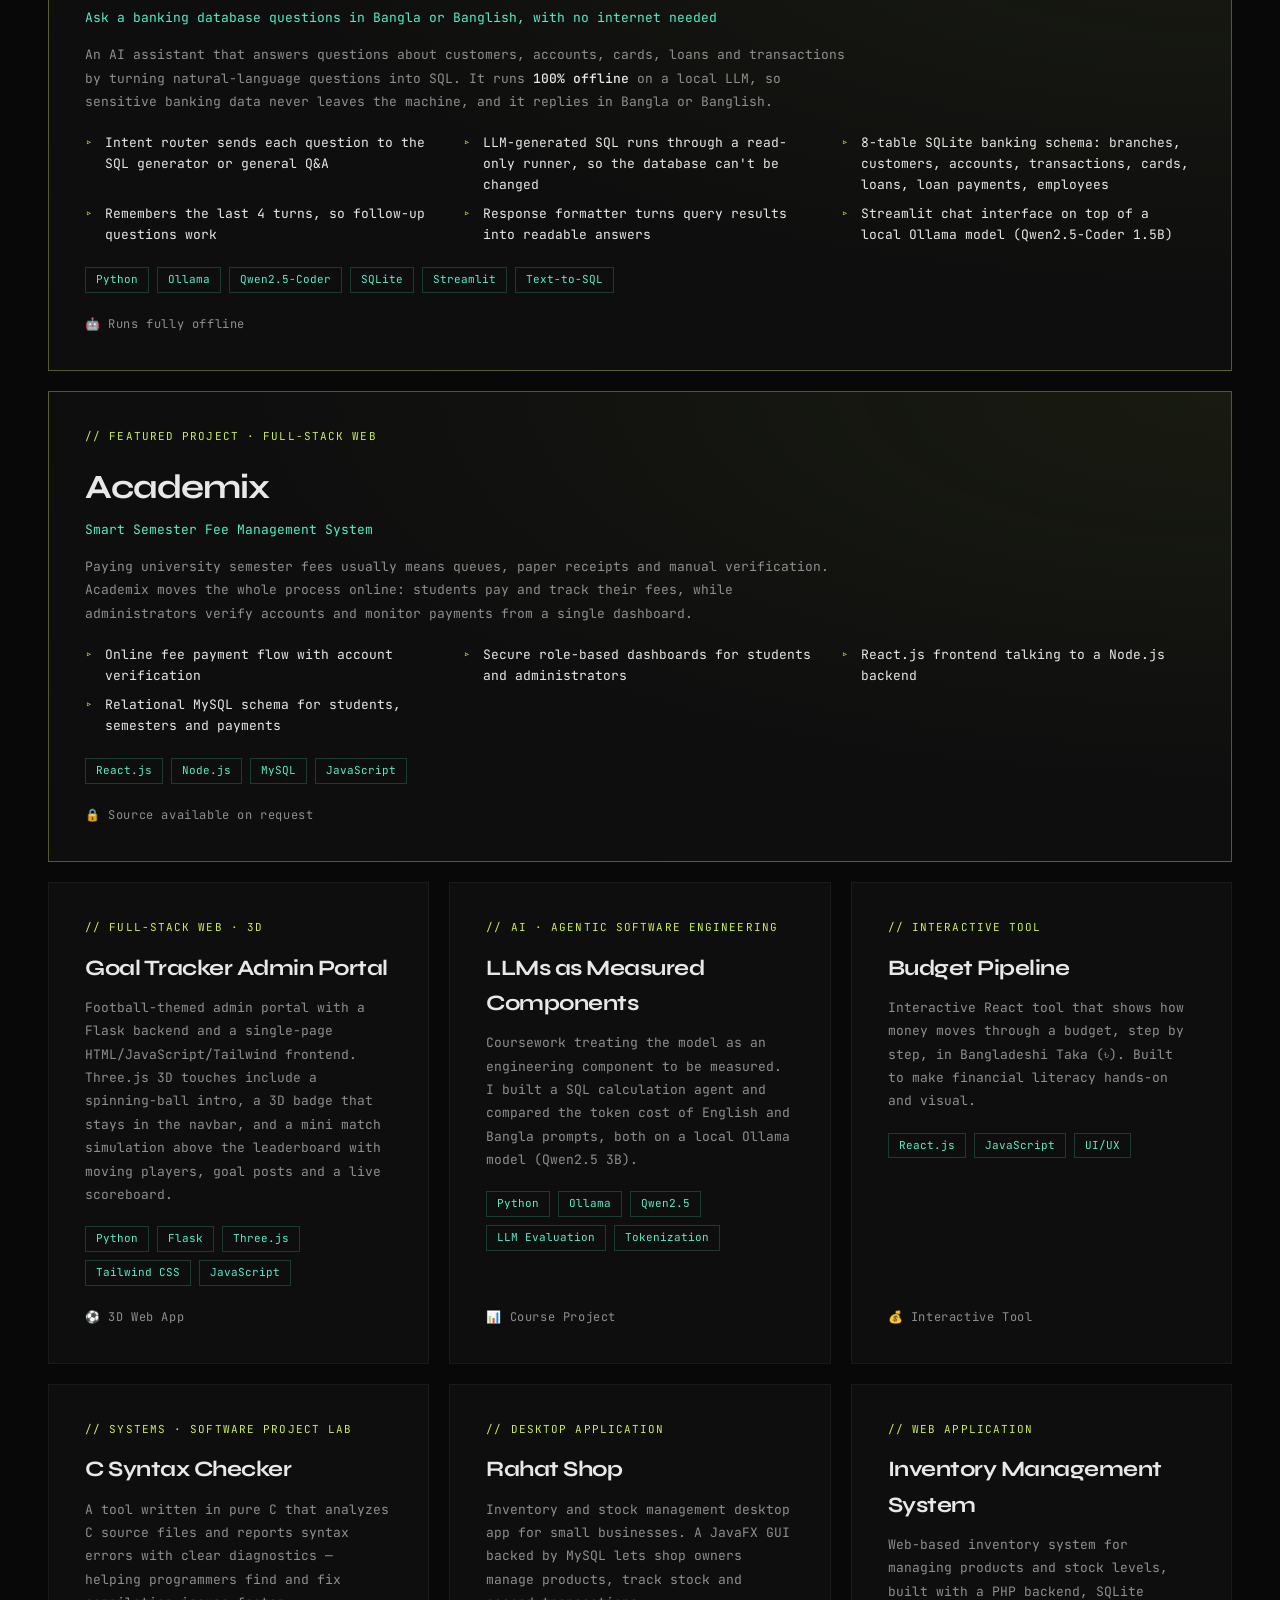
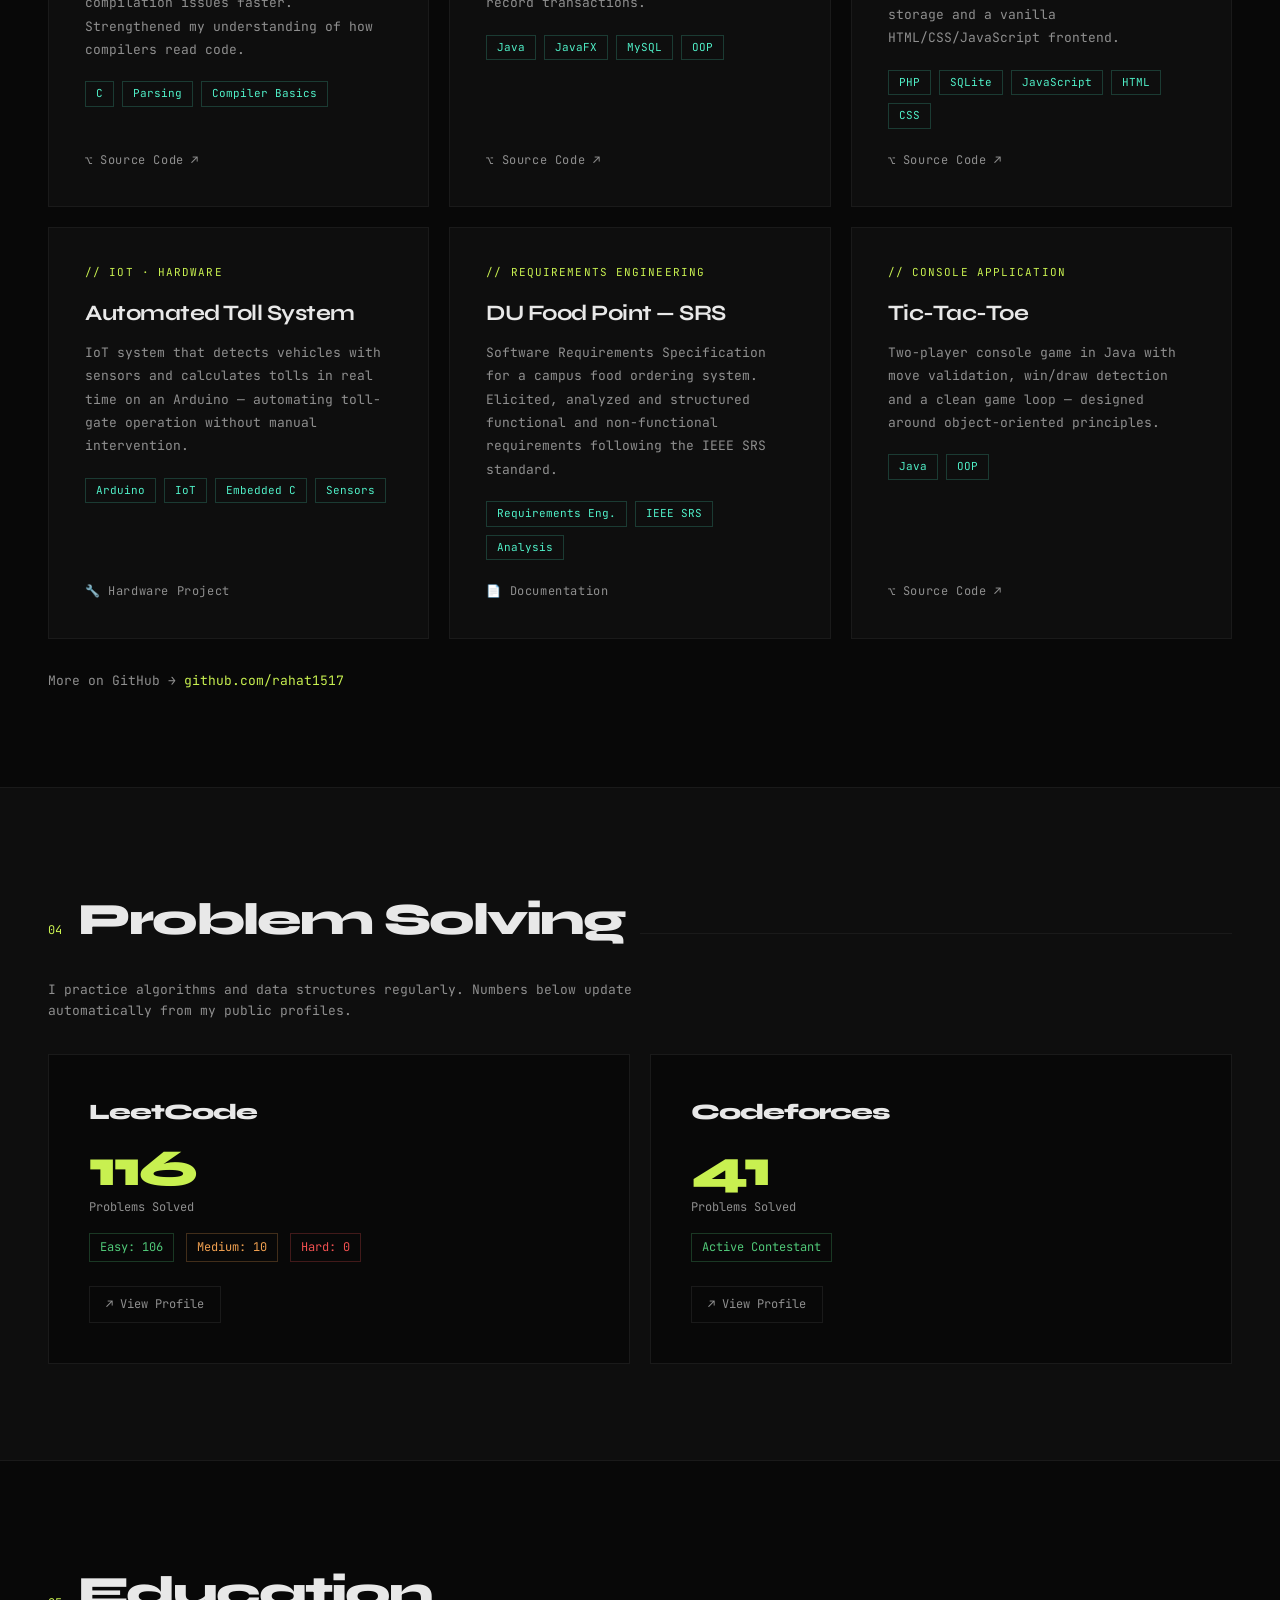
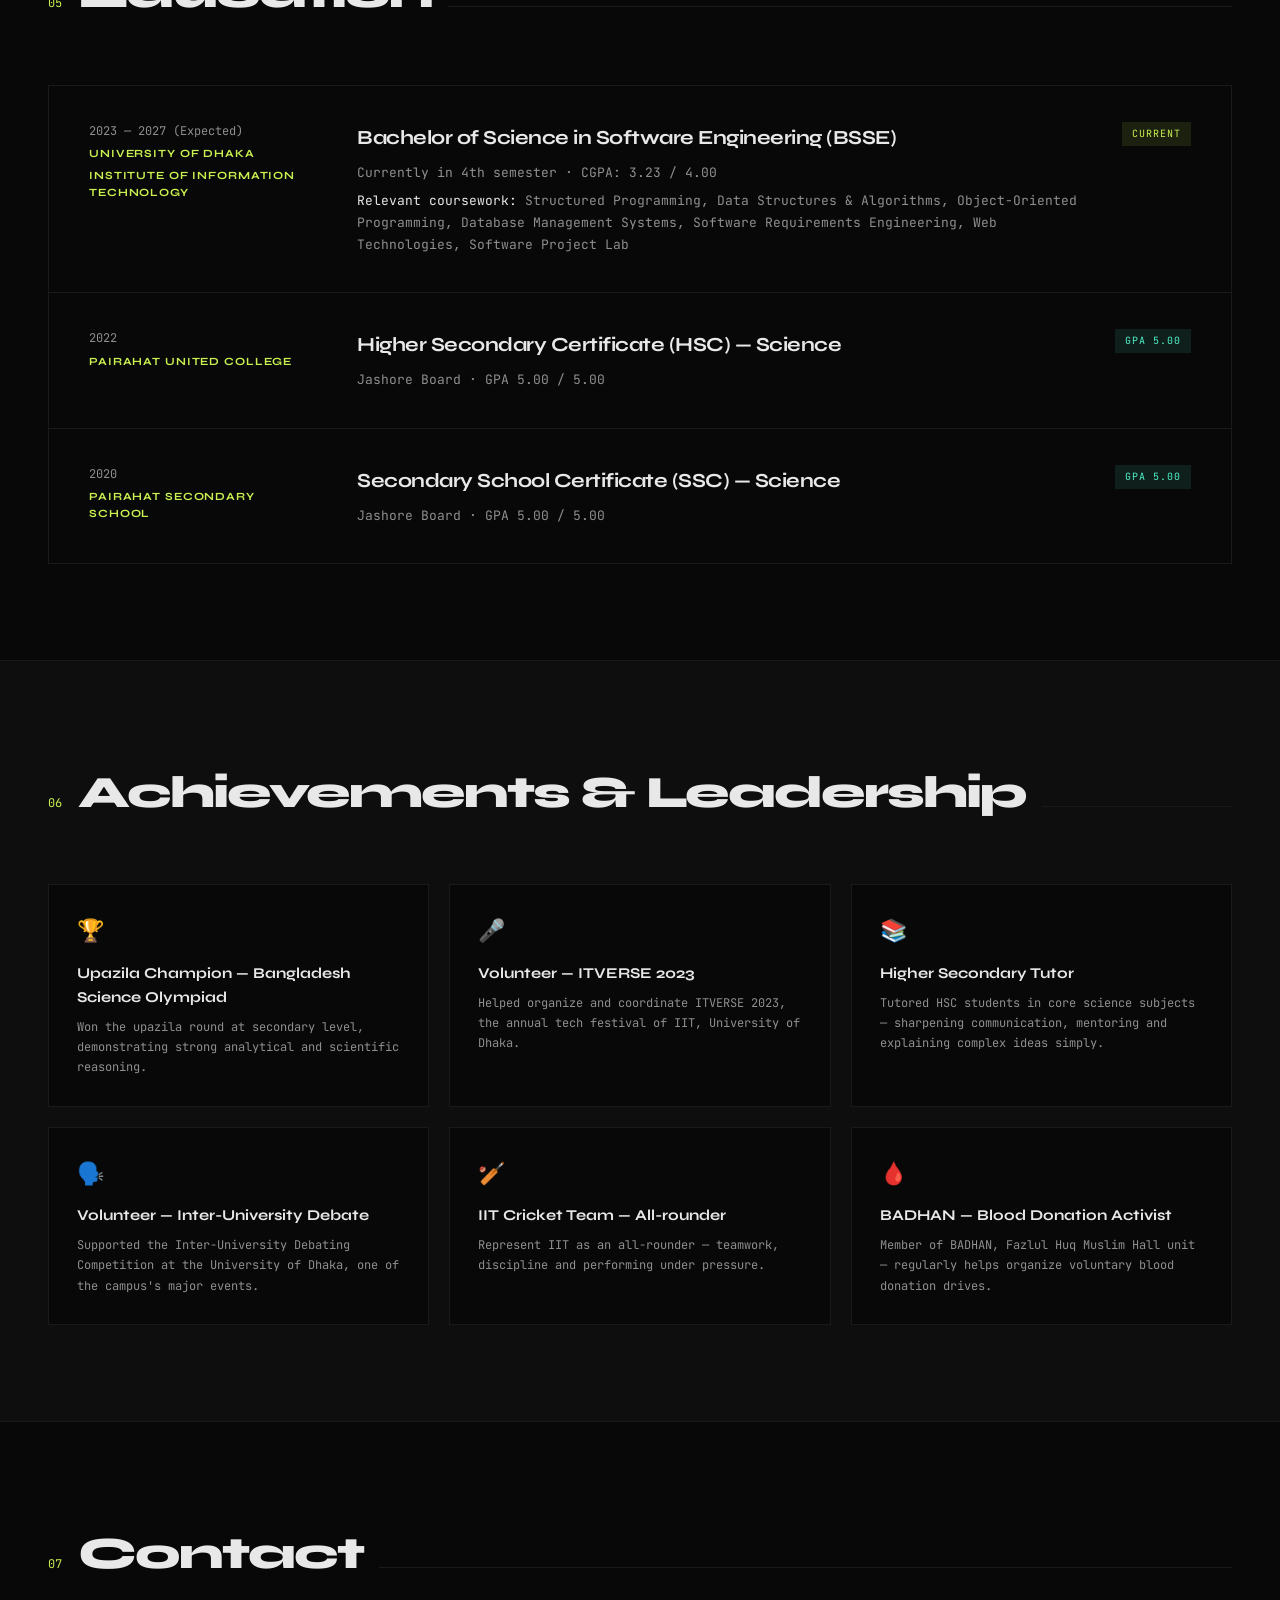
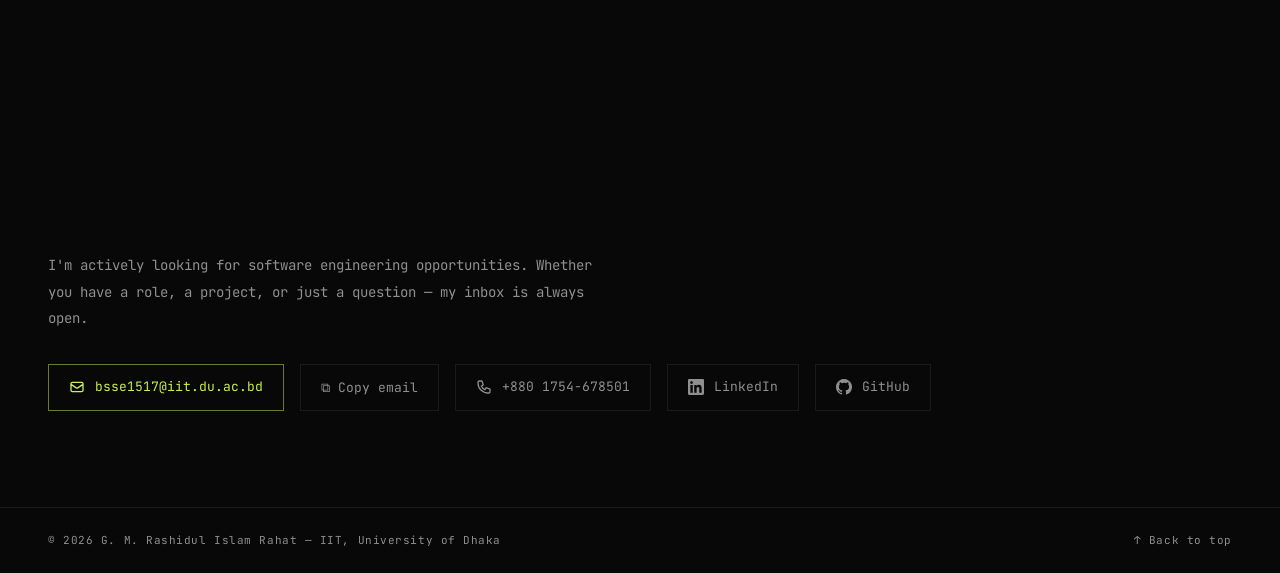
==== commit 2506bf3c: "Add AI and recent projects: Offline Bank AI Agent, Goal Tracker, LLM coursework, Budget Pipeline Co-" ====
--- a/index.html
+++ b/index.html
@@ -4,7 +4,7 @@
   <meta charset="UTF-8" />
   <meta name="viewport" content="width=device-width, initial-scale=1.0" />
   <title>G. M. Rashidul Islam Rahat — Software Engineer | Full-Stack Developer</title>
-  <meta name="description" content="G. M. Rashidul Islam Rahat — Software Engineering student at IIT, University of Dhaka. Full-stack developer (React, Node.js, MySQL, Java) and competitive programmer, open to software engineering internships and junior roles." />
+  <meta name="description" content="G. M. Rashidul Islam Rahat — Software Engineering student at IIT, University of Dhaka. Full-stack and AI developer (Python, LLM agents, Flask, React, Node.js, MySQL, Java) and competitive programmer, open to software engineering internships and junior roles." />
   <meta name="keywords" content="Software Engineer, Full-Stack Developer, React, Node.js, MySQL, Java, C++, University of Dhaka, IIT, Internship, Bangladesh" />
   <meta name="author" content="G. M. Rashidul Islam Rahat" />
   <meta name="theme-color" content="#080808" />
@@ -37,7 +37,7 @@
       "https://leetcode.com/Rahat1517",
       "https://codeforces.com/profile/rahat1517"
     ],
-    "knowsAbout": ["Software Engineering", "Full-Stack Development", "React", "Node.js", "MySQL", "Java", "C++", "Data Structures and Algorithms"]
+    "knowsAbout": ["Software Engineering", "Full-Stack Development", "AI Agents", "Large Language Models", "Python", "Flask", "React", "Node.js", "MySQL", "SQLite", "Java", "C++", "Data Structures and Algorithms"]
   }
   </script>
 </head>
@@ -75,13 +75,13 @@
         <span class="outline">G. M. Rashidul Islam</span>
         Rahat
       </h1>
-      <p class="hero-role">Software Engineer <span class="sep">/</span> Full-Stack Developer</p>
+      <p class="hero-role">Software Engineer <span class="sep">/</span> Full-Stack &amp; AI Developer</p>
       <p class="hero-desc">
         Software Engineering undergraduate at <strong>IIT, University of Dhaka</strong>.
-        I build full-stack web apps with <strong>React, Node.js &amp; MySQL</strong>,
-        desktop software in <strong>Java</strong>, and tools in <strong>C</strong> —
-        backed by a strong foundation in data structures, algorithms and
-        software requirements engineering.
+        I build <strong>offline AI agents</strong> with Python &amp; local LLMs,
+        full-stack web apps with <strong>React, Node.js, Flask &amp; MySQL</strong>,
+        and desktop software in <strong>Java</strong> — backed by a strong foundation
+        in data structures, algorithms and software requirements engineering.
       </p>
       <div class="hero-meta">
         <div class="hero-meta-item">📍 <span>Dhaka, Bangladesh</span></div>
@@ -117,7 +117,7 @@
           <div class="tl"><span class="to"><span class="tk">"role"</span>: <span class="ts">"Software Engineer"</span>,</span></div>
           <div class="tl"><span class="to"><span class="tk">"education"</span>: <span class="ts">"BSSE @ IIT, University of Dhaka"</span>,</span></div>
           <div class="tl"><span class="to"><span class="tk">"semester"</span>: <span class="tv">4</span>, <span class="tk">"cgpa"</span>: <span class="tv">3.23</span>,</span></div>
-          <div class="tl"><span class="to"><span class="tk">"stack"</span>: [<span class="ts">"React"</span>, <span class="ts">"Node.js"</span>, <span class="ts">"MySQL"</span>, <span class="ts">"Java"</span>],</span></div>
+          <div class="tl"><span class="to"><span class="tk">"stack"</span>: [<span class="ts">"Python"</span>, <span class="ts">"Ollama"</span>, <span class="ts">"React"</span>, <span class="ts">"Flask"</span>, <span class="ts">"MySQL"</span>],</span></div>
           <div class="tl"><span class="to"><span class="tk">"languages"</span>: [<span class="ts">"C"</span>, <span class="ts">"C++"</span>, <span class="ts">"Java"</span>, <span class="ts">"JavaScript"</span>, <span class="ts">"Python"</span>],</span></div>
           <div class="tl"><span class="to"><span class="tk">"leetcode_solved"</span>: <span class="tv" id="terminal-lc">116</span>,</span></div>
           <div class="tl"><span class="to"><span class="tk">"codeforces_solved"</span>: <span class="tv" id="terminal-cf">41</span>,</span></div>
@@ -133,7 +133,7 @@
   <!-- STATS BAR -->
   <div class="stats-bar">
     <div class="stat reveal">
-      <div class="stat-num" data-target="7" data-suffix="">0</div>
+      <div class="stat-num" data-target="11" data-suffix="">0</div>
       <div class="stat-label">Projects Built</div>
     </div>
     <div class="stat reveal">
@@ -166,12 +166,15 @@
           <em>requirements</em> all the way to a <em>working, deployed product</em>.
         </p>
         <p>
-          My flagship project, <strong>Academix</strong>, is a full-stack fee management
-          platform with online payments and role-based dashboards. I've also built a
-          <strong>C syntax checker</strong> from scratch, a <strong>JavaFX inventory
-          system</strong>, a PHP web app, and an <strong>Arduino-based IoT toll
-          system</strong> — so I'm comfortable across the stack, from UI to database to
-          hardware.
+          Lately I've been building with <strong>AI</strong>: an
+          <strong>Offline Bank AI Agent</strong> that turns Bangla and Banglish questions
+          into safe, read-only SQL over a banking database using a local LLM, and
+          coursework measuring LLMs as engineering components (cost, accuracy, language).
+          I've also built <strong>Academix</strong>, a full-stack fee management platform,
+          a <strong>Three.js-powered Flask admin portal</strong>, a <strong>C syntax
+          checker</strong>, a <strong>JavaFX inventory system</strong> and an
+          <strong>Arduino IoT toll system</strong> — so I'm comfortable across the stack,
+          from UI to database to models to hardware.
         </p>
         <p>
           Competitive programming on LeetCode and Codeforces keeps my problem-solving
@@ -186,7 +189,7 @@
         </div>
         <div class="fact">
           <span class="fact-key">Focus</span>
-          <span class="fact-val">Full-stack web development (React · Node.js · MySQL)</span>
+          <span class="fact-val">Full-stack web development &amp; AI/LLM applications (Python · React · Node.js · Flask)</span>
         </div>
         <div class="fact">
           <span class="fact-key">Strengths</span>
@@ -225,7 +228,15 @@
         <div class="skill-name">Frontend &amp; Backend</div>
         <p class="skill-desc">Building full-stack web apps — responsive UIs, server logic and REST APIs.</p>
         <div class="skill-tags">
-          <span class="tag">React.js</span><span class="tag">Node.js</span><span class="tag">HTML5</span><span class="tag">CSS3</span><span class="tag">PHP</span><span class="tag">JavaFX</span>
+          <span class="tag">React.js</span><span class="tag">Node.js</span><span class="tag">Flask</span><span class="tag">Streamlit</span><span class="tag">Tailwind CSS</span><span class="tag">Three.js</span><span class="tag">HTML5</span><span class="tag">CSS3</span><span class="tag">PHP</span><span class="tag">JavaFX</span>
+        </div>
+      </div>
+      <div class="skill-card reveal">
+        <div class="skill-icon">🤖</div>
+        <div class="skill-name">AI &amp; LLMs</div>
+        <p class="skill-desc">Building and evaluating LLM-powered agents that run fully offline on local models.</p>
+        <div class="skill-tags">
+          <span class="tag">Ollama</span><span class="tag">Qwen2.5</span><span class="tag">LLM Agents</span><span class="tag">Text-to-SQL</span><span class="tag">Intent Routing</span><span class="tag">LLM Evaluation</span>
         </div>
       </div>
       <div class="skill-card reveal">
@@ -233,7 +244,7 @@
         <div class="skill-name">Databases</div>
         <p class="skill-desc">Designing relational schemas and writing queries for real applications.</p>
         <div class="skill-tags">
-          <span class="tag">MySQL</span><span class="tag">Oracle DB</span><span class="tag">SQLite</span>
+          <span class="tag">MySQL</span><span class="tag">PostgreSQL</span><span class="tag">SQLite</span><span class="tag">Oracle DB</span>
         </div>
       </div>
       <div class="skill-card reveal">
@@ -273,6 +284,7 @@
 
     <div class="project-filters reveal" role="group" aria-label="Filter projects">
       <button class="filter-btn active" data-filter="all">All</button>
+      <button class="filter-btn" data-filter="ai">AI / LLM</button>
       <button class="filter-btn" data-filter="web">Web</button>
       <button class="filter-btn" data-filter="desktop">Desktop</button>
       <button class="filter-btn" data-filter="systems">Systems</button>
@@ -281,6 +293,33 @@
     </div>
 
     <div class="projects-grid">
+
+      <!-- FEATURED: AI -->
+      <article class="project-card featured reveal" data-category="ai">
+        <div class="project-num">// FEATURED PROJECT · AI AGENT</div>
+        <div class="project-name">Offline Bank AI Agent</div>
+        <p class="project-sub">Ask a banking database questions in Bangla or Banglish, with no internet needed</p>
+        <p class="project-desc">
+          An AI assistant that answers questions about customers, accounts, cards, loans and
+          transactions by turning natural-language questions into SQL. It runs
+          <strong>100% offline</strong> on a local LLM, so sensitive banking data never
+          leaves the machine, and it replies in Bangla or Banglish.
+        </p>
+        <ul class="project-highlights">
+          <li>Intent router sends each question to the SQL generator or general Q&amp;A</li>
+          <li>LLM-generated SQL runs through a read-only runner, so the database can't be changed</li>
+          <li>8-table SQLite banking schema: branches, customers, accounts, transactions, cards, loans, loan payments, employees</li>
+          <li>Remembers the last 4 turns, so follow-up questions work</li>
+          <li>Response formatter turns query results into readable answers</li>
+          <li>Streamlit chat interface on top of a local Ollama model (Qwen2.5-Coder 1.5B)</li>
+        </ul>
+        <div class="project-stack">
+          <span class="stack-item">Python</span><span class="stack-item">Ollama</span><span class="stack-item">Qwen2.5-Coder</span><span class="stack-item">SQLite</span><span class="stack-item">Streamlit</span><span class="stack-item">Text-to-SQL</span>
+        </div>
+        <div class="project-links">
+          <span class="project-link no-link">🤖 Runs fully offline</span>
+        </div>
+      </article>
 
       <!-- FEATURED -->
       <article class="project-card featured reveal" data-category="web">
@@ -304,6 +343,54 @@
         </div>
         <div class="project-links">
           <span class="project-link no-link">🔒 Source available on request</span>
+        </div>
+      </article>
+
+      <article class="project-card reveal" data-category="web">
+        <div class="project-num">// FULL-STACK WEB · 3D</div>
+        <div class="project-name">Goal Tracker Admin Portal</div>
+        <p class="project-desc">
+          Football-themed admin portal with a Flask backend and a single-page
+          HTML/JavaScript/Tailwind frontend. Three.js 3D touches include a spinning-ball
+          intro, a 3D badge that stays in the navbar, and a mini match simulation above
+          the leaderboard with moving players, goal posts and a live scoreboard.
+        </p>
+        <div class="project-stack">
+          <span class="stack-item">Python</span><span class="stack-item">Flask</span><span class="stack-item">Three.js</span><span class="stack-item">Tailwind CSS</span><span class="stack-item">JavaScript</span>
+        </div>
+        <div class="project-links">
+          <span class="project-link no-link">⚽ 3D Web App</span>
+        </div>
+      </article>
+
+      <article class="project-card reveal" data-category="ai">
+        <div class="project-num">// AI · AGENTIC SOFTWARE ENGINEERING</div>
+        <div class="project-name">LLMs as Measured Components</div>
+        <p class="project-desc">
+          Coursework treating the model as an engineering component to be measured. I built
+          a SQL calculation agent and compared the token cost of English and Bangla prompts,
+          both on a local Ollama model (Qwen2.5 3B).
+        </p>
+        <div class="project-stack">
+          <span class="stack-item">Python</span><span class="stack-item">Ollama</span><span class="stack-item">Qwen2.5</span><span class="stack-item">LLM Evaluation</span><span class="stack-item">Tokenization</span>
+        </div>
+        <div class="project-links">
+          <span class="project-link no-link">📊 Course Project</span>
+        </div>
+      </article>
+
+      <article class="project-card reveal" data-category="web">
+        <div class="project-num">// INTERACTIVE TOOL</div>
+        <div class="project-name">Budget Pipeline</div>
+        <p class="project-desc">
+          Interactive React tool that shows how money moves through a budget, step by step,
+          in Bangladeshi Taka (৳). Built to make financial literacy hands-on and visual.
+        </p>
+        <div class="project-stack">
+          <span class="stack-item">React.js</span><span class="stack-item">JavaScript</span><span class="stack-item">UI/UX</span>
+        </div>
+        <div class="project-links">
+          <span class="project-link no-link">💰 Interactive Tool</span>
         </div>
       </article>
 
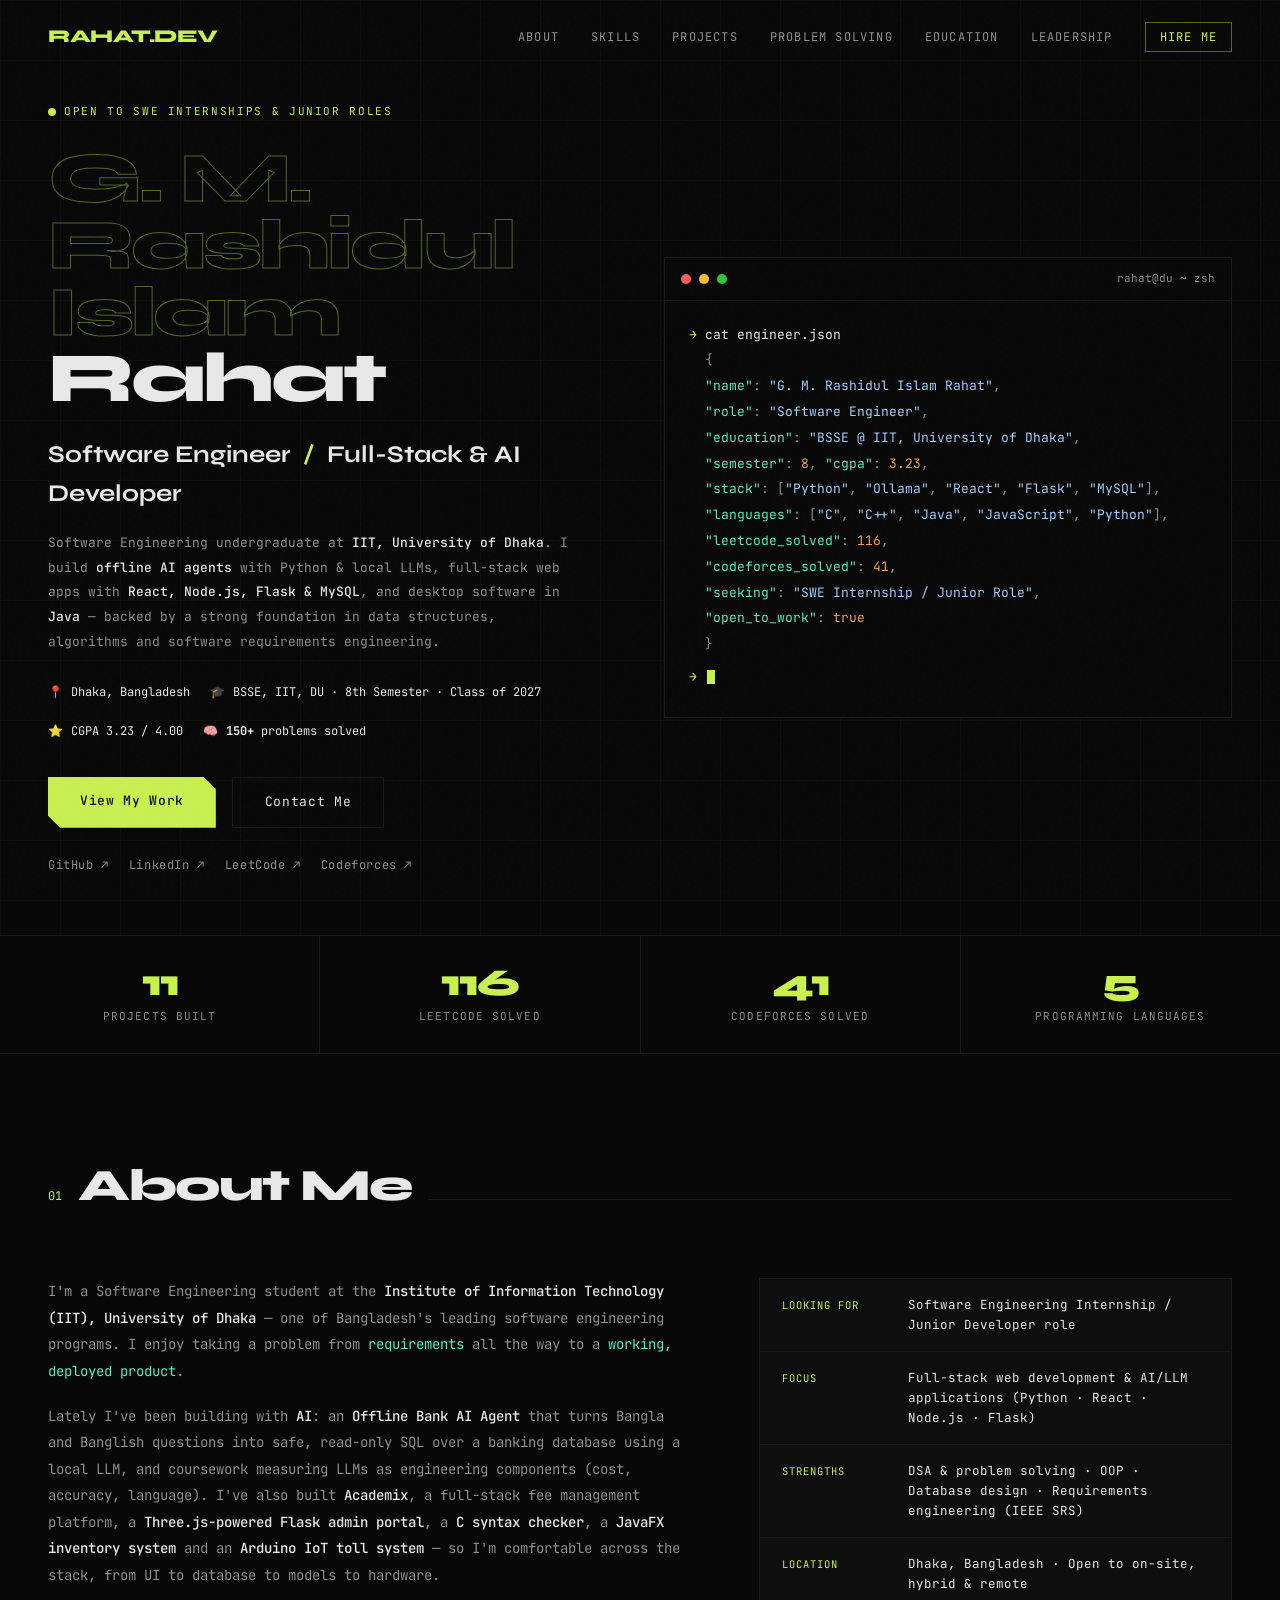
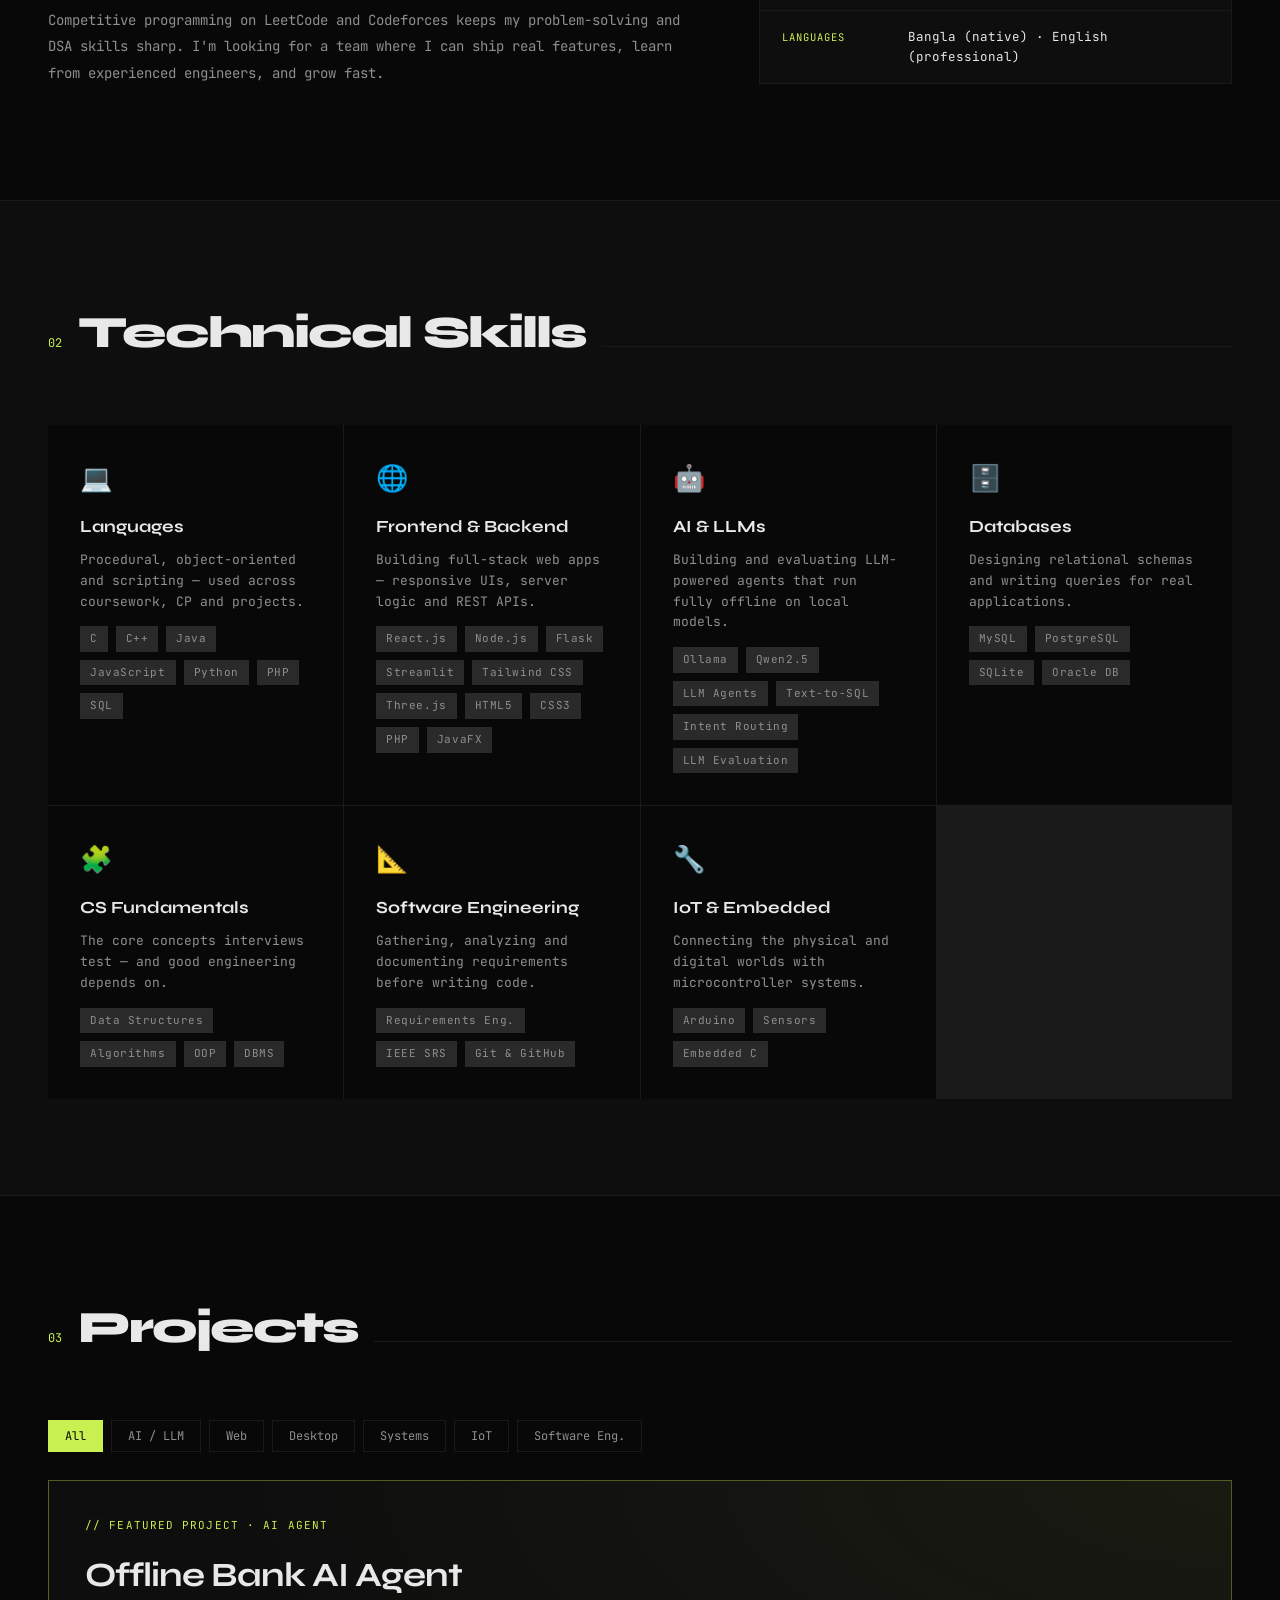
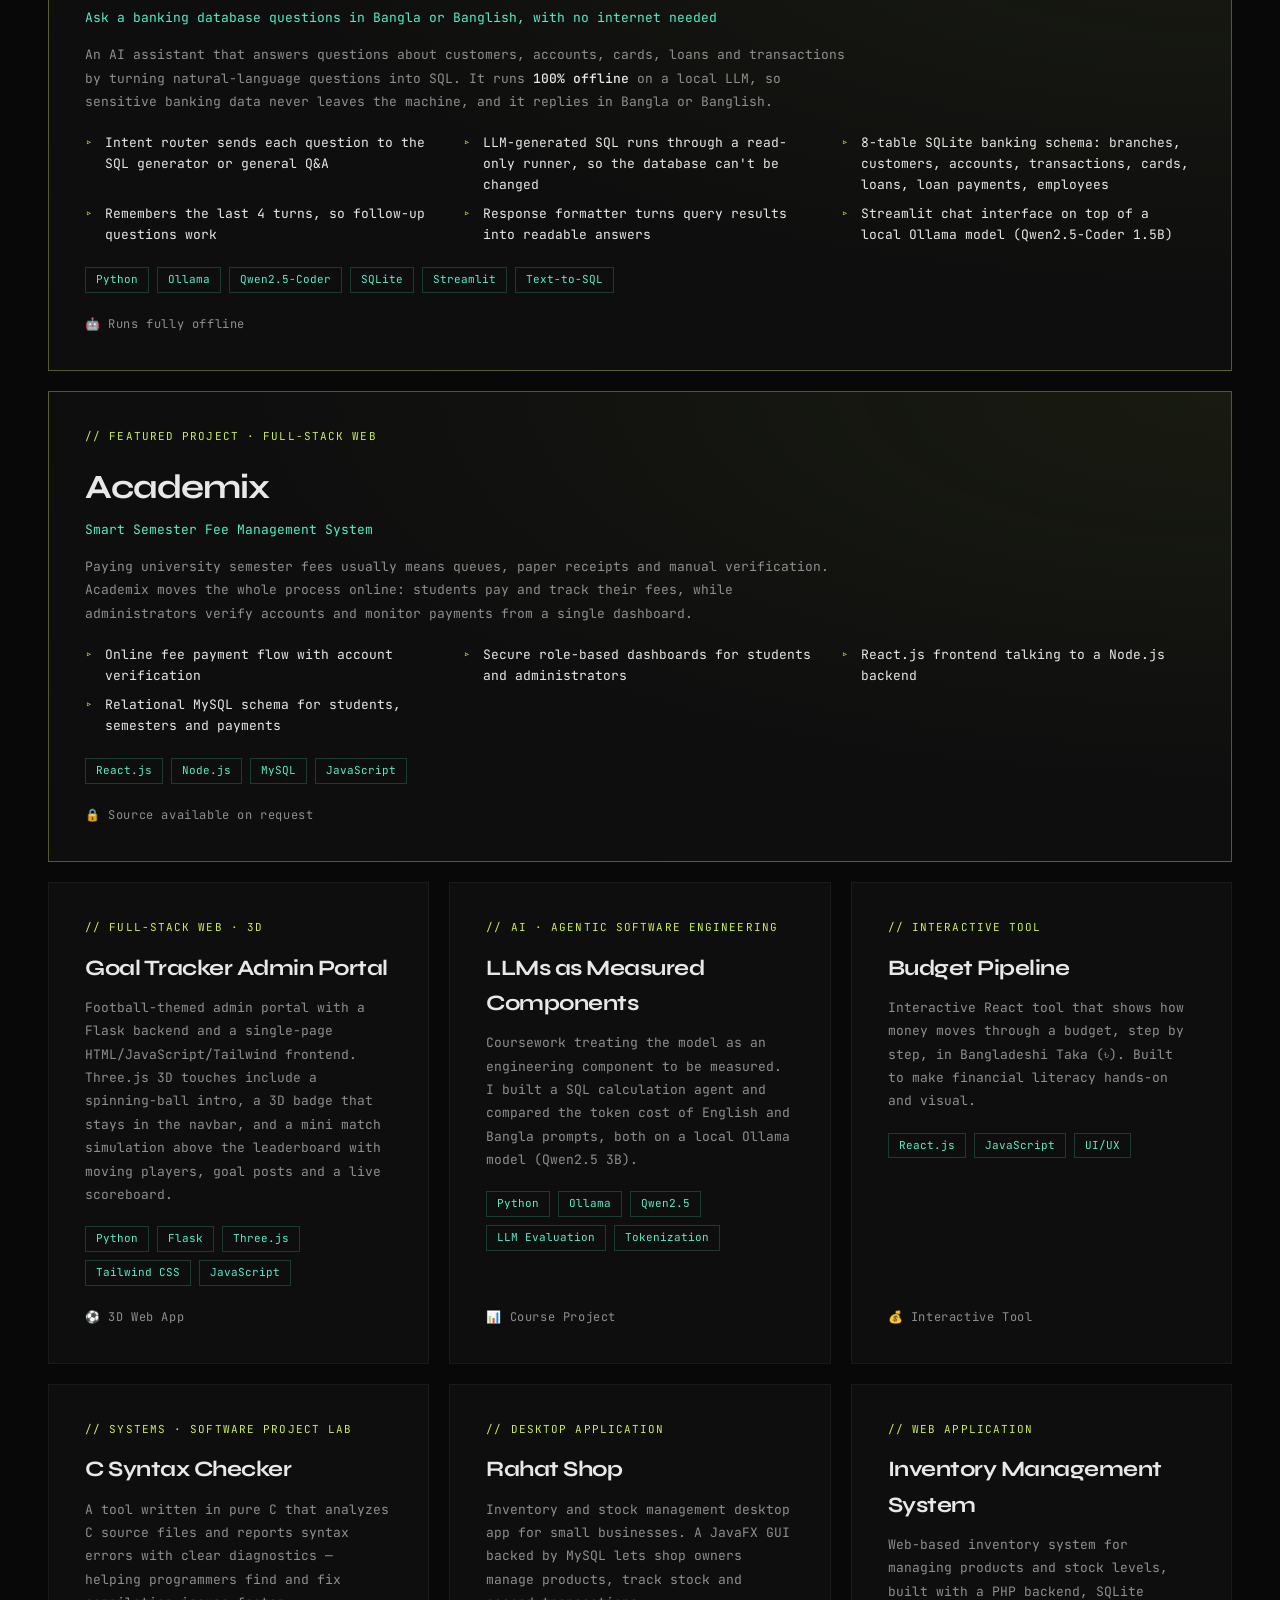
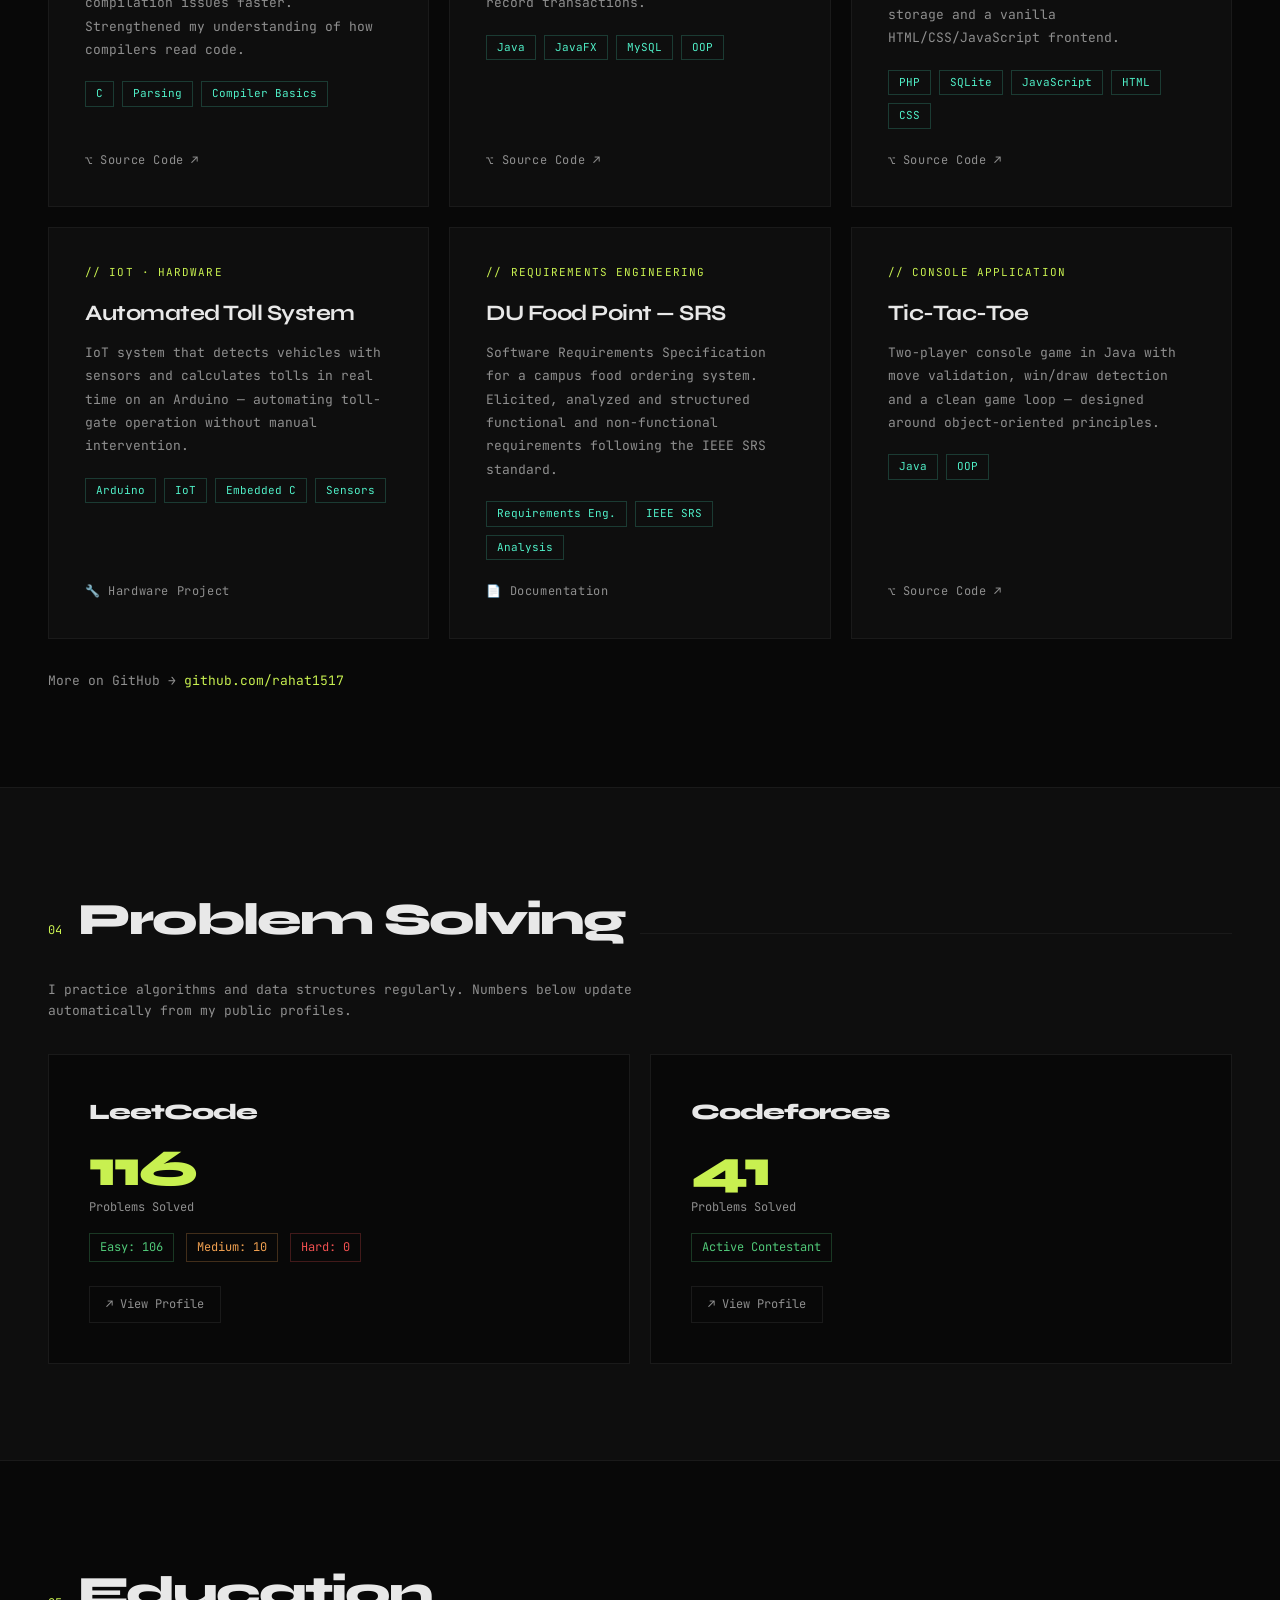
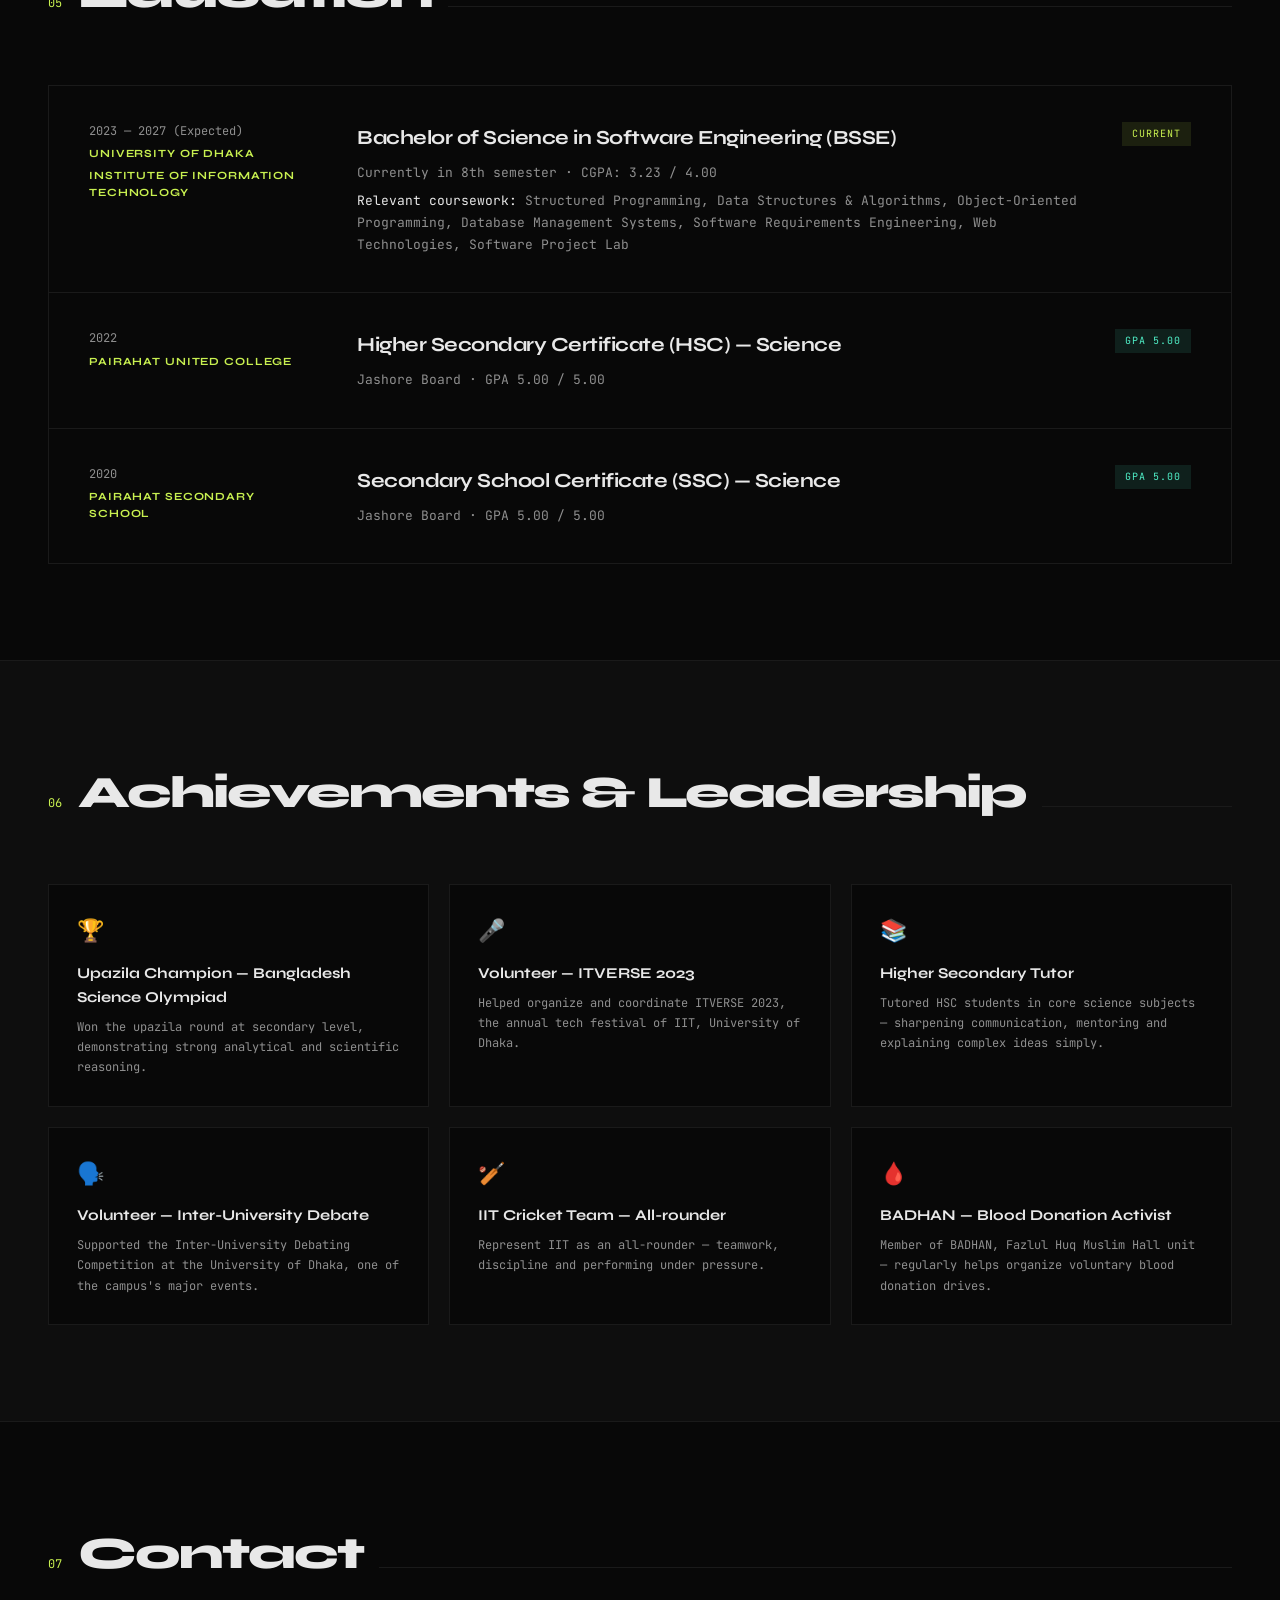
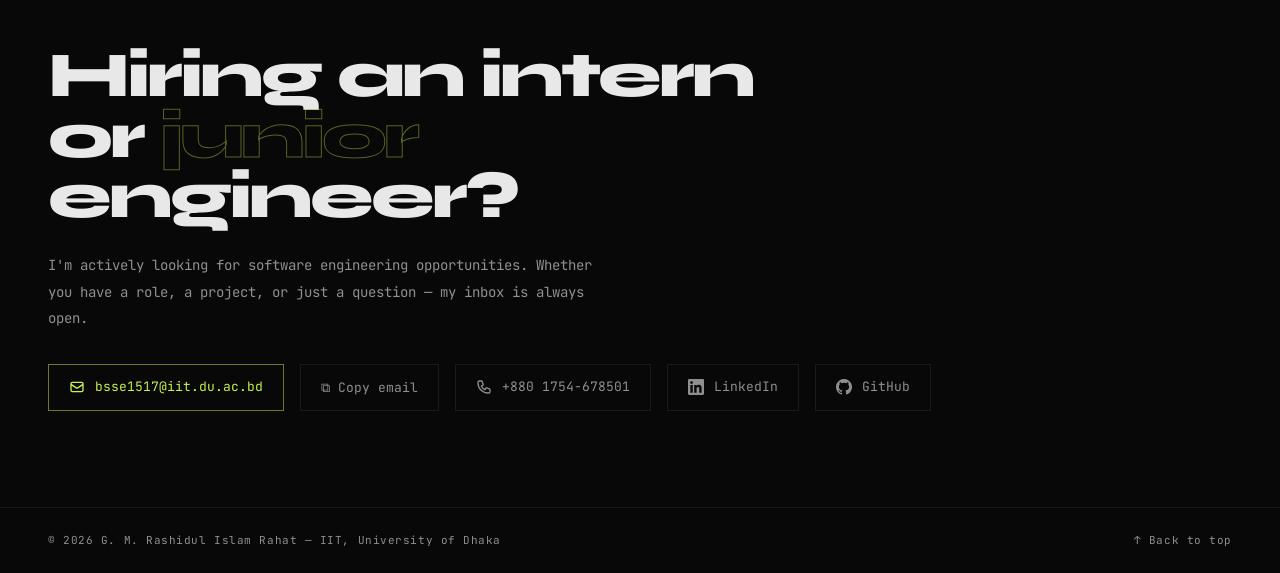
==== commit 10320dae: "Update current semester to 8th Co-Authored-By: Claude Opus 5.5 <noreply@anthropic.com> Claude-Sessio" ====
--- a/index.html
+++ b/index.html
@@ -85,7 +85,7 @@
       </p>
       <div class="hero-meta">
         <div class="hero-meta-item">📍 <span>Dhaka, Bangladesh</span></div>
-        <div class="hero-meta-item">🎓 <span>BSSE, IIT, DU · 4th Semester · Class of 2027</span></div>
+        <div class="hero-meta-item">🎓 <span>BSSE, IIT, DU · 8th Semester · Class of 2027</span></div>
         <div class="hero-meta-item">⭐ <span>CGPA 3.23 / 4.00</span></div>
         <div class="hero-meta-item">🧠 <span><b id="hero-solved">150+</b> problems solved</span></div>
       </div>
@@ -116,7 +116,7 @@
           <div class="tl"><span class="to"><span class="tk">"name"</span>: <span class="ts">"G. M. Rashidul Islam Rahat"</span>,</span></div>
           <div class="tl"><span class="to"><span class="tk">"role"</span>: <span class="ts">"Software Engineer"</span>,</span></div>
           <div class="tl"><span class="to"><span class="tk">"education"</span>: <span class="ts">"BSSE @ IIT, University of Dhaka"</span>,</span></div>
-          <div class="tl"><span class="to"><span class="tk">"semester"</span>: <span class="tv">4</span>, <span class="tk">"cgpa"</span>: <span class="tv">3.23</span>,</span></div>
+          <div class="tl"><span class="to"><span class="tk">"semester"</span>: <span class="tv">8</span>, <span class="tk">"cgpa"</span>: <span class="tv">3.23</span>,</span></div>
           <div class="tl"><span class="to"><span class="tk">"stack"</span>: [<span class="ts">"Python"</span>, <span class="ts">"Ollama"</span>, <span class="ts">"React"</span>, <span class="ts">"Flask"</span>, <span class="ts">"MySQL"</span>],</span></div>
           <div class="tl"><span class="to"><span class="tk">"languages"</span>: [<span class="ts">"C"</span>, <span class="ts">"C++"</span>, <span class="ts">"Java"</span>, <span class="ts">"JavaScript"</span>, <span class="ts">"Python"</span>],</span></div>
           <div class="tl"><span class="to"><span class="tk">"leetcode_solved"</span>: <span class="tv" id="terminal-lc">116</span>,</span></div>
@@ -546,7 +546,7 @@
         </div>
         <div class="edu-right">
           <div class="edu-degree">Bachelor of Science in Software Engineering (BSSE)</div>
-          <p class="edu-detail">Currently in 4th semester · CGPA: 3.23 / 4.00</p>
+          <p class="edu-detail">Currently in 8th semester · CGPA: 3.23 / 4.00</p>
           <p class="edu-detail"><span class="edu-label">Relevant coursework:</span> Structured Programming, Data Structures &amp; Algorithms, Object-Oriented Programming, Database Management Systems, Software Requirements Engineering, Web Technologies, Software Project Lab</p>
         </div>
         <div class="edu-badge current">Current</div>
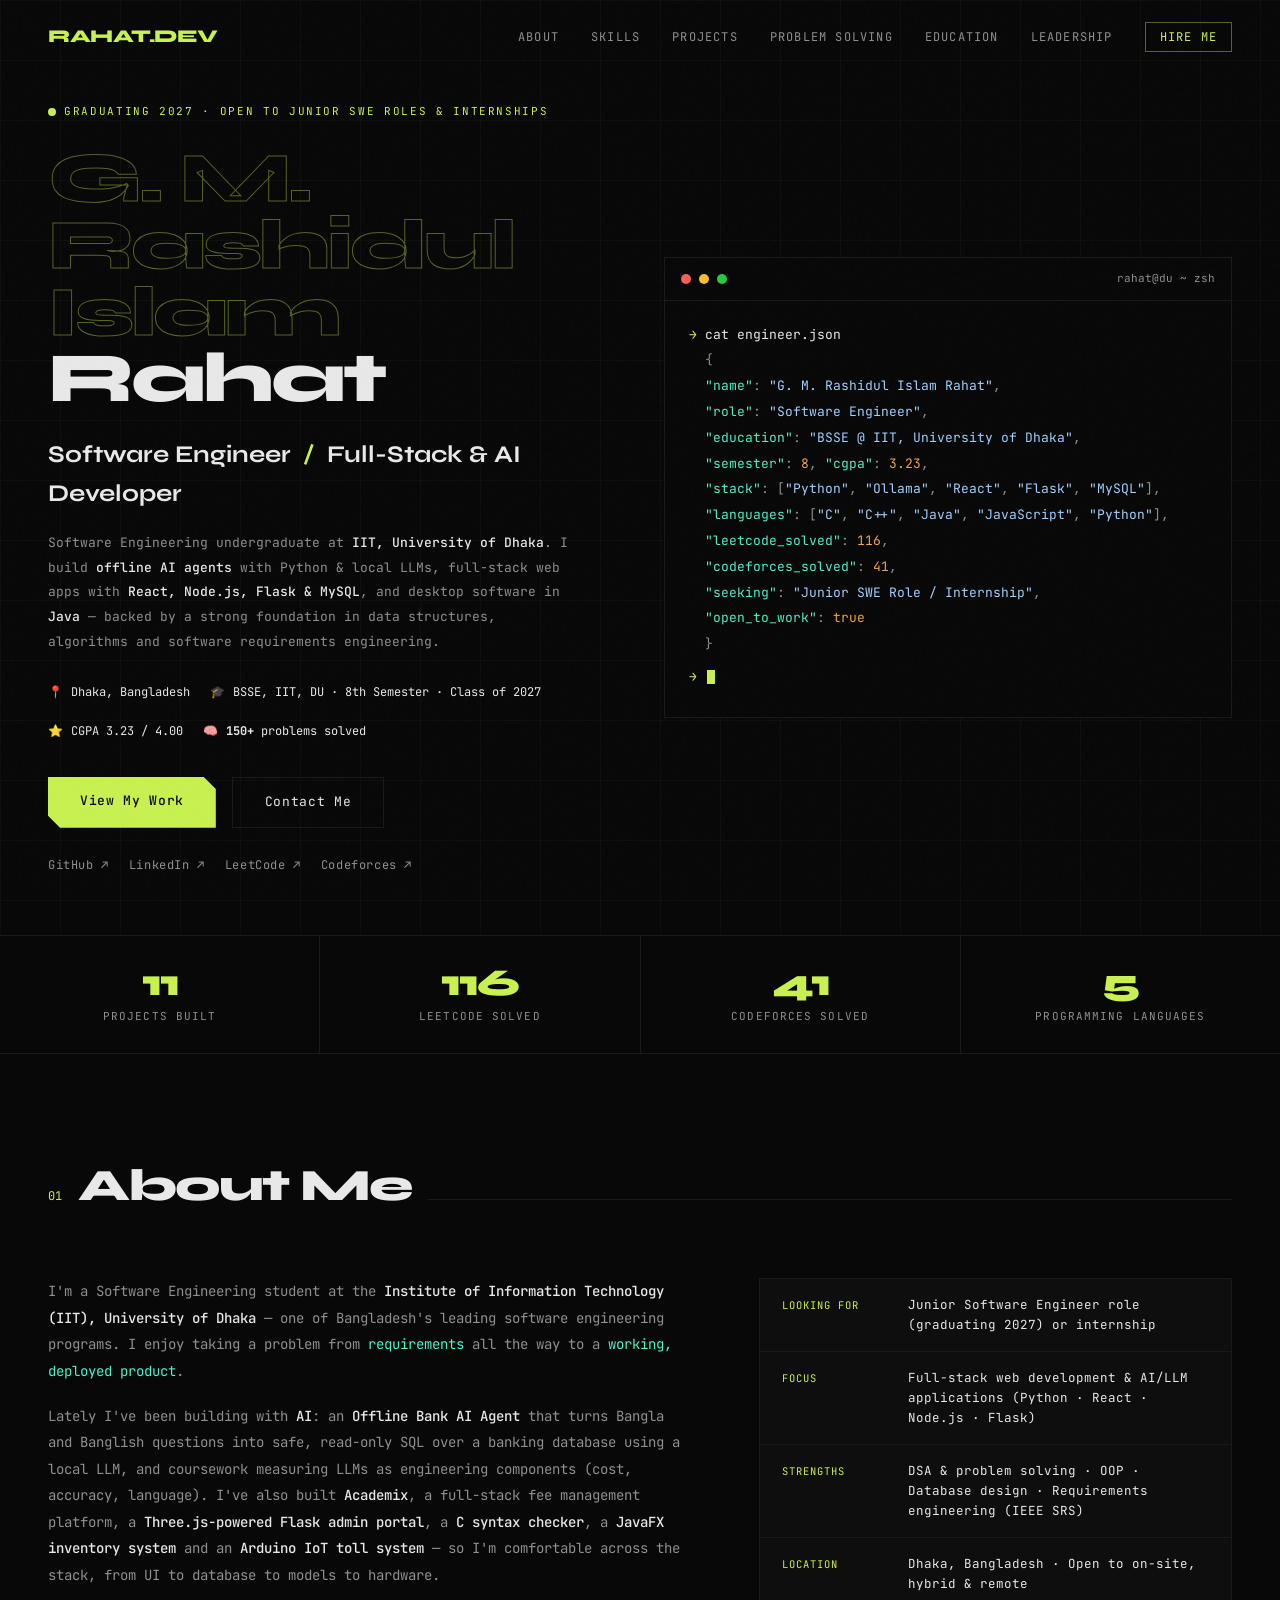
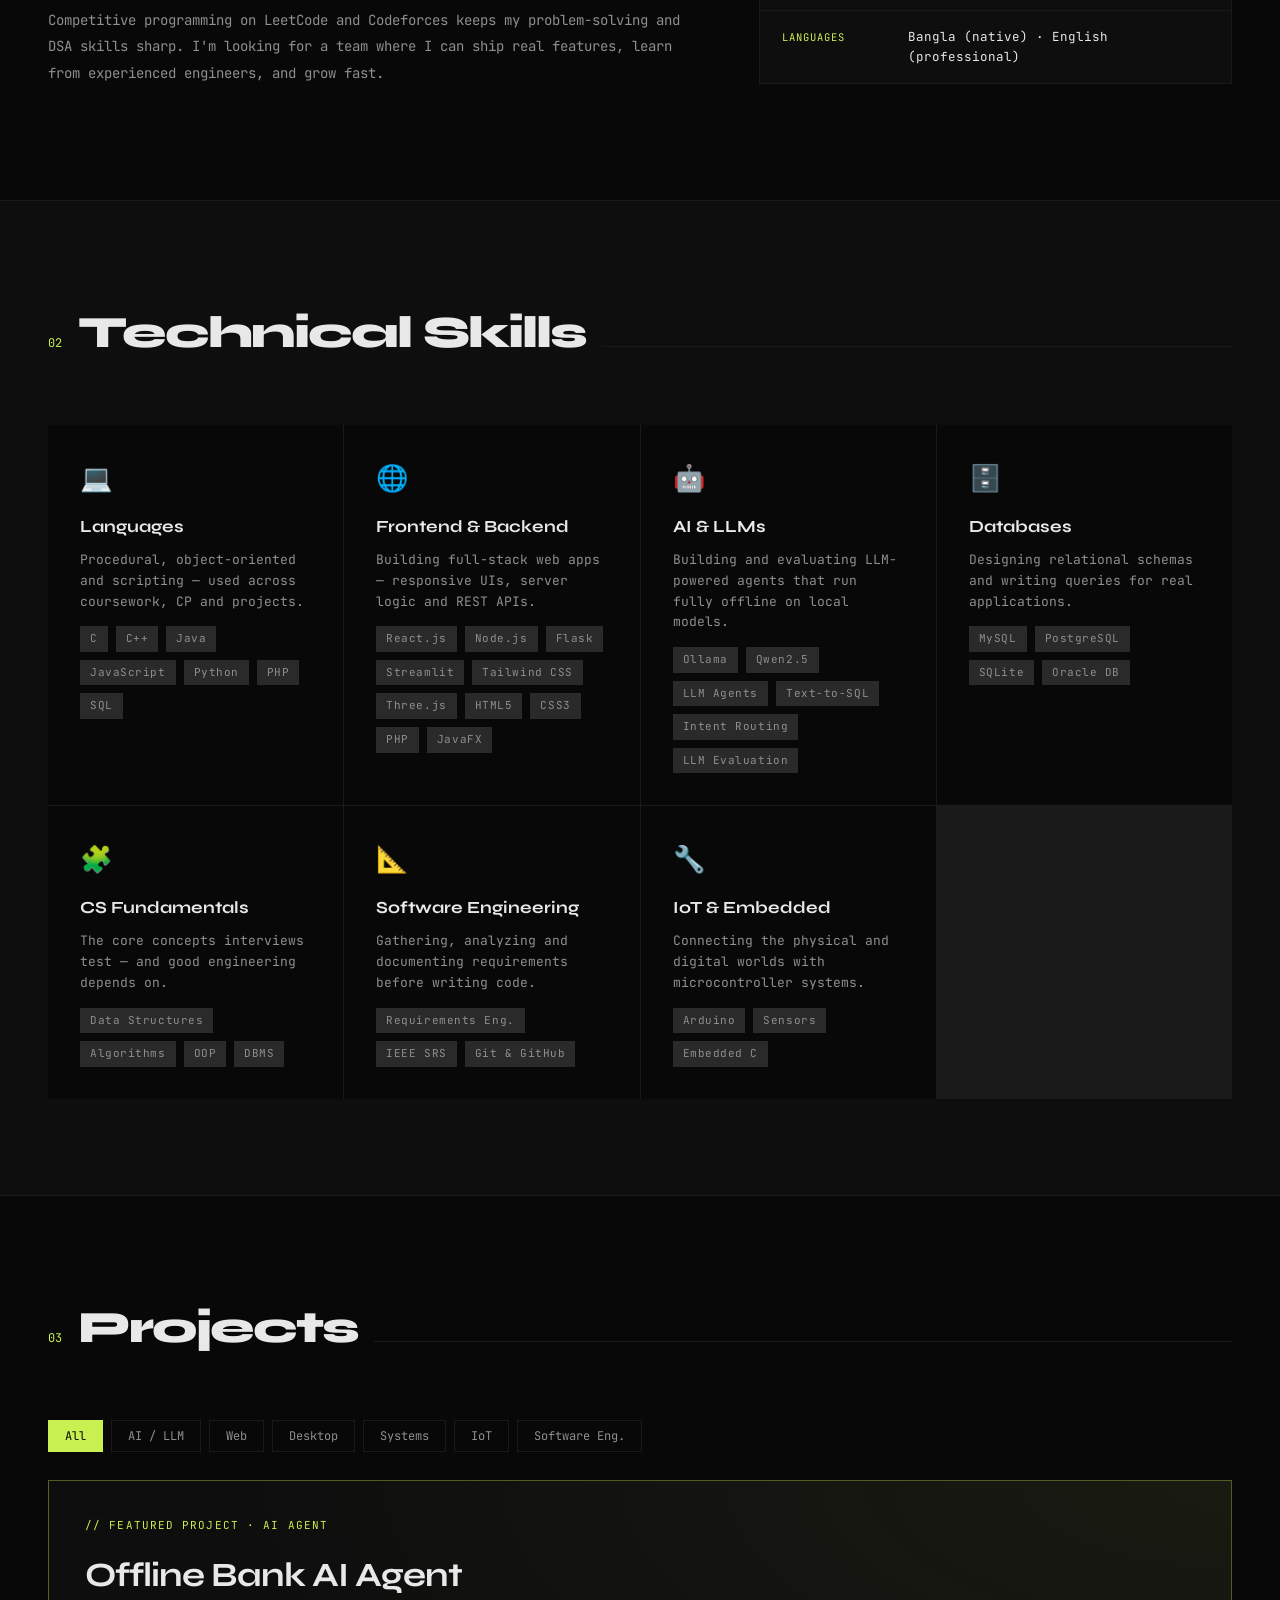
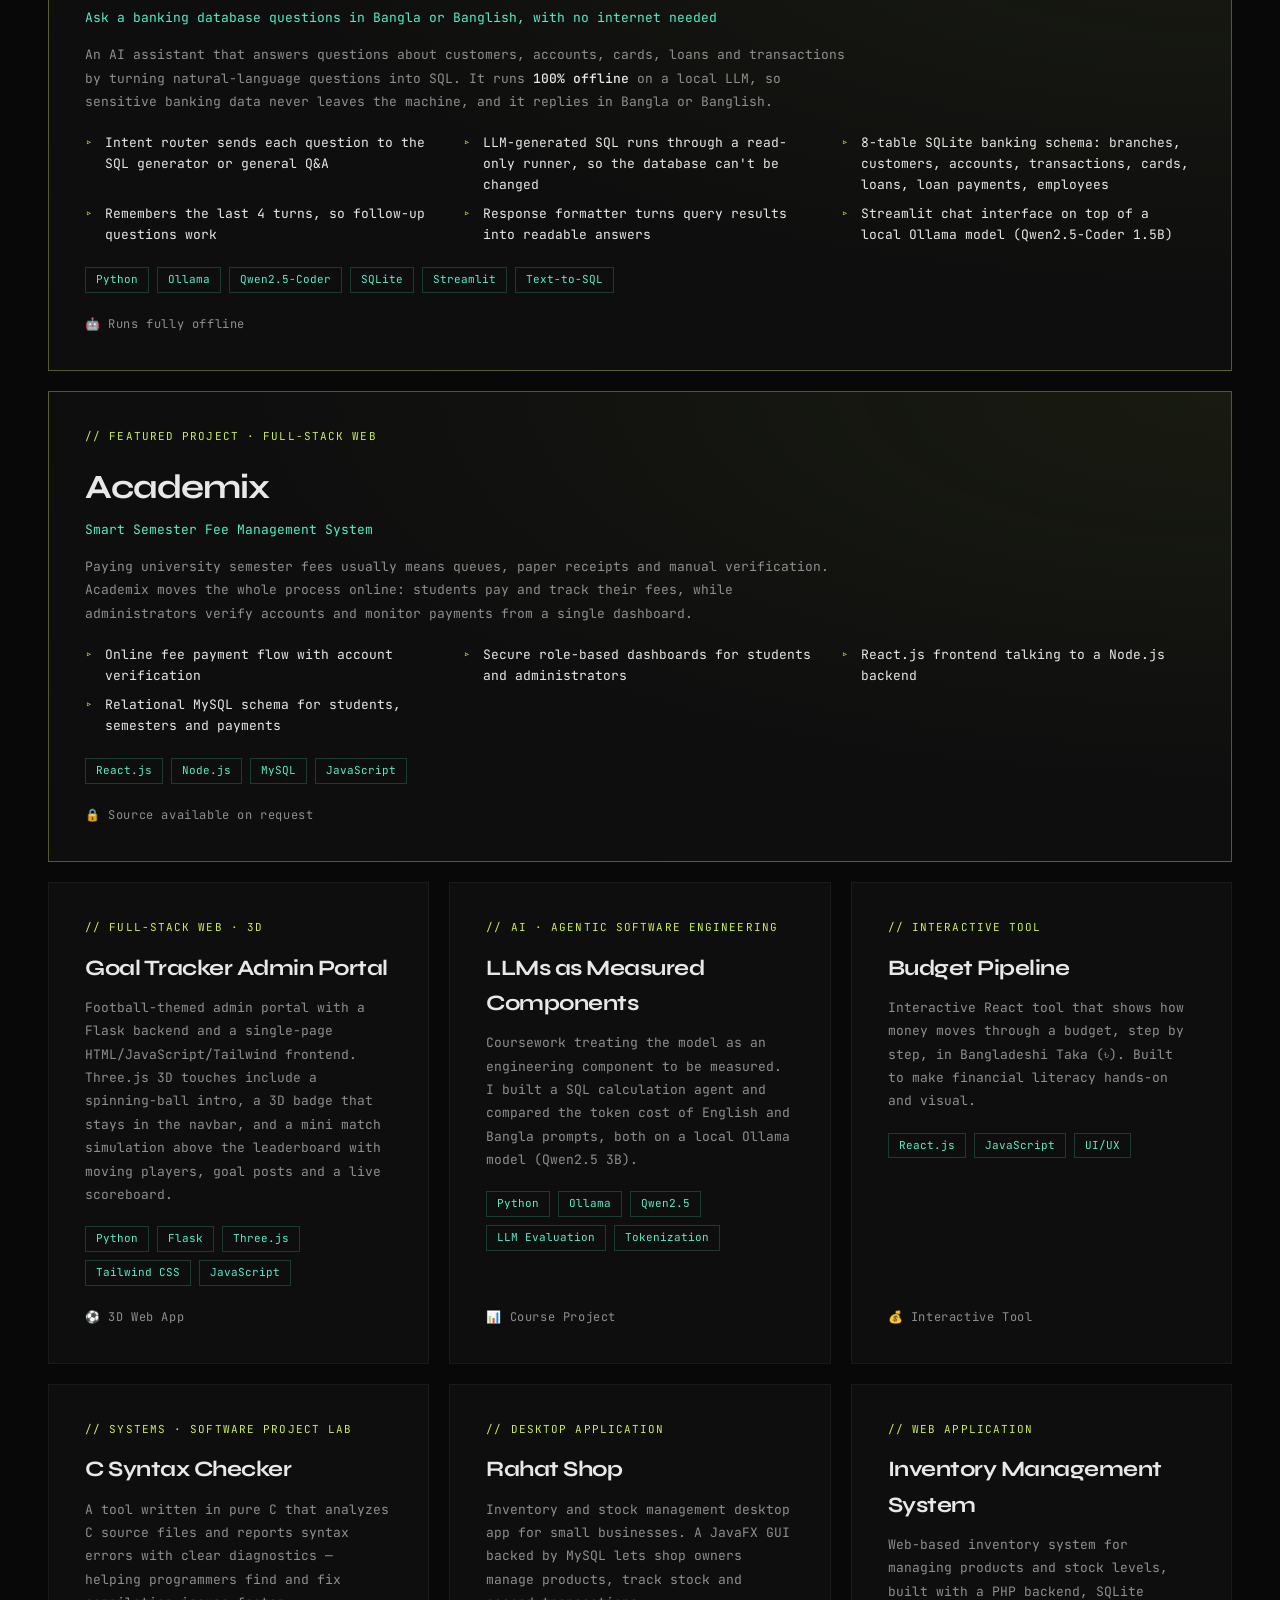
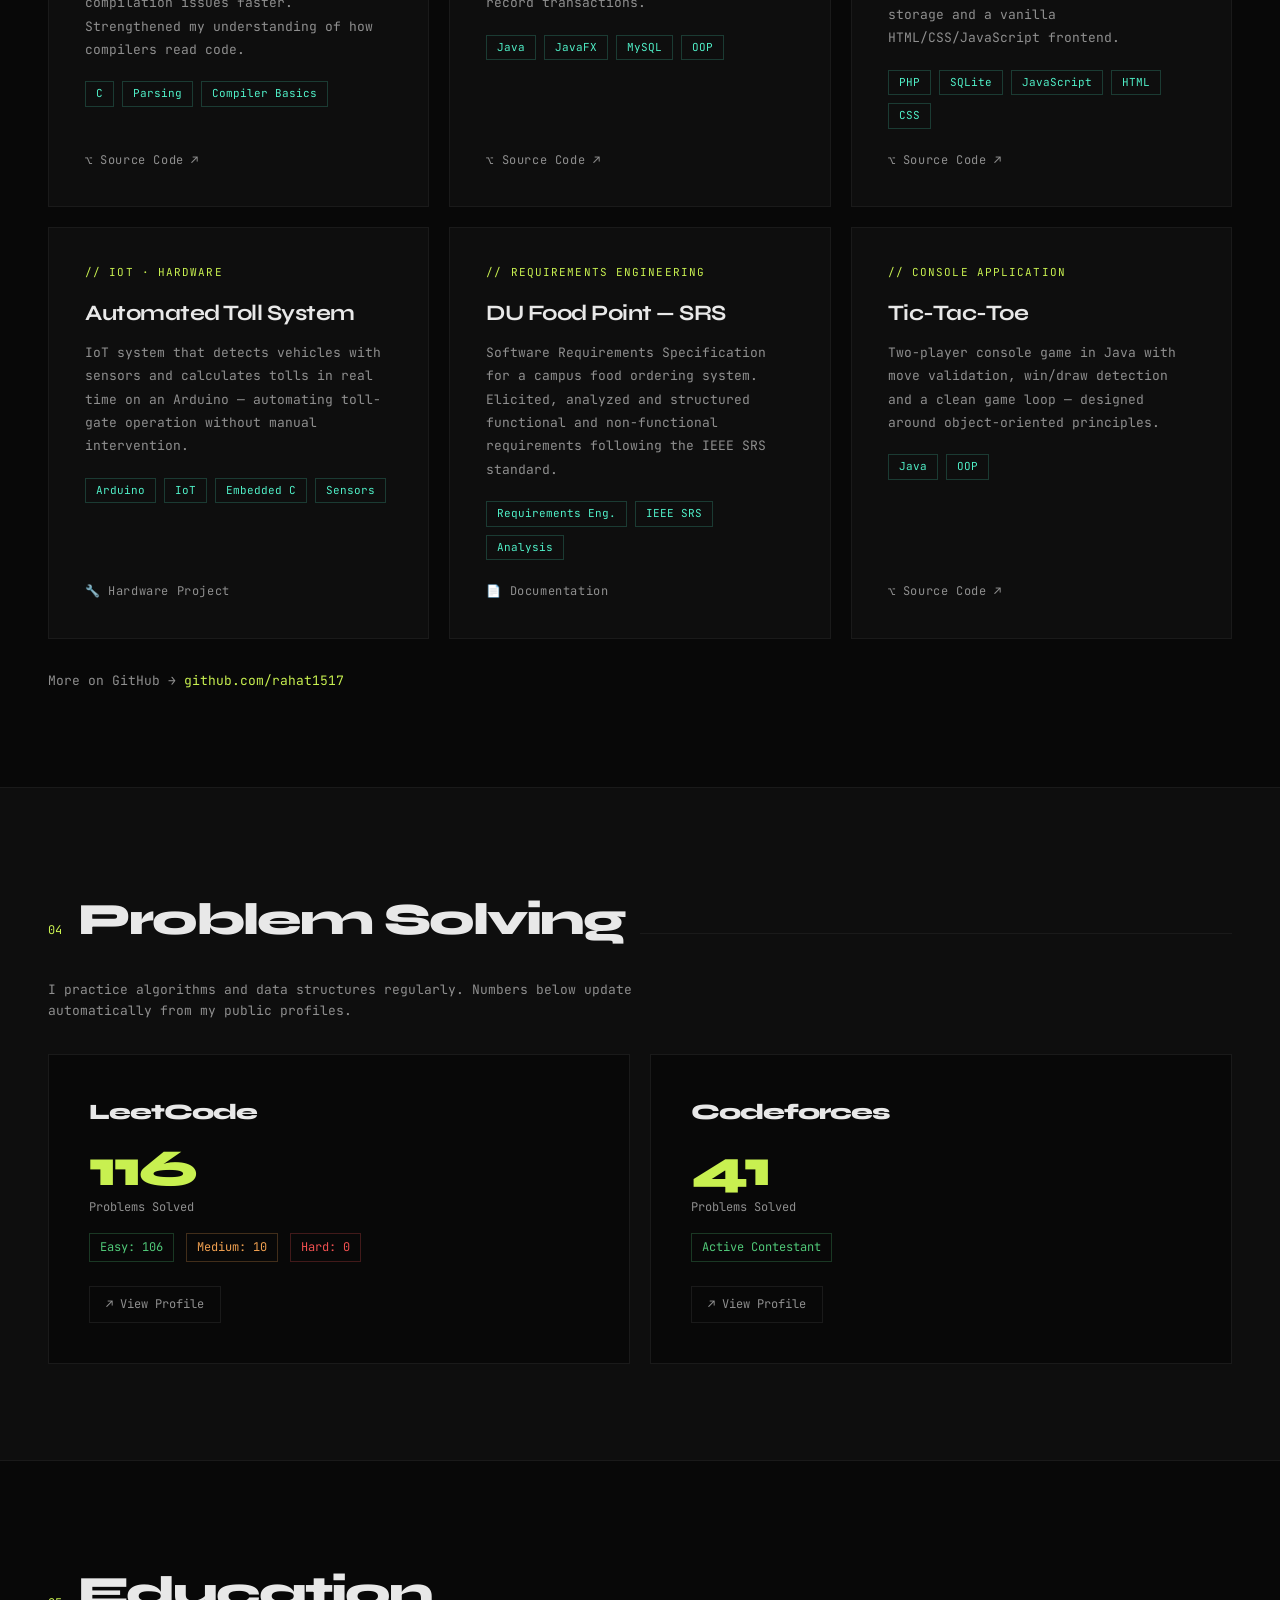
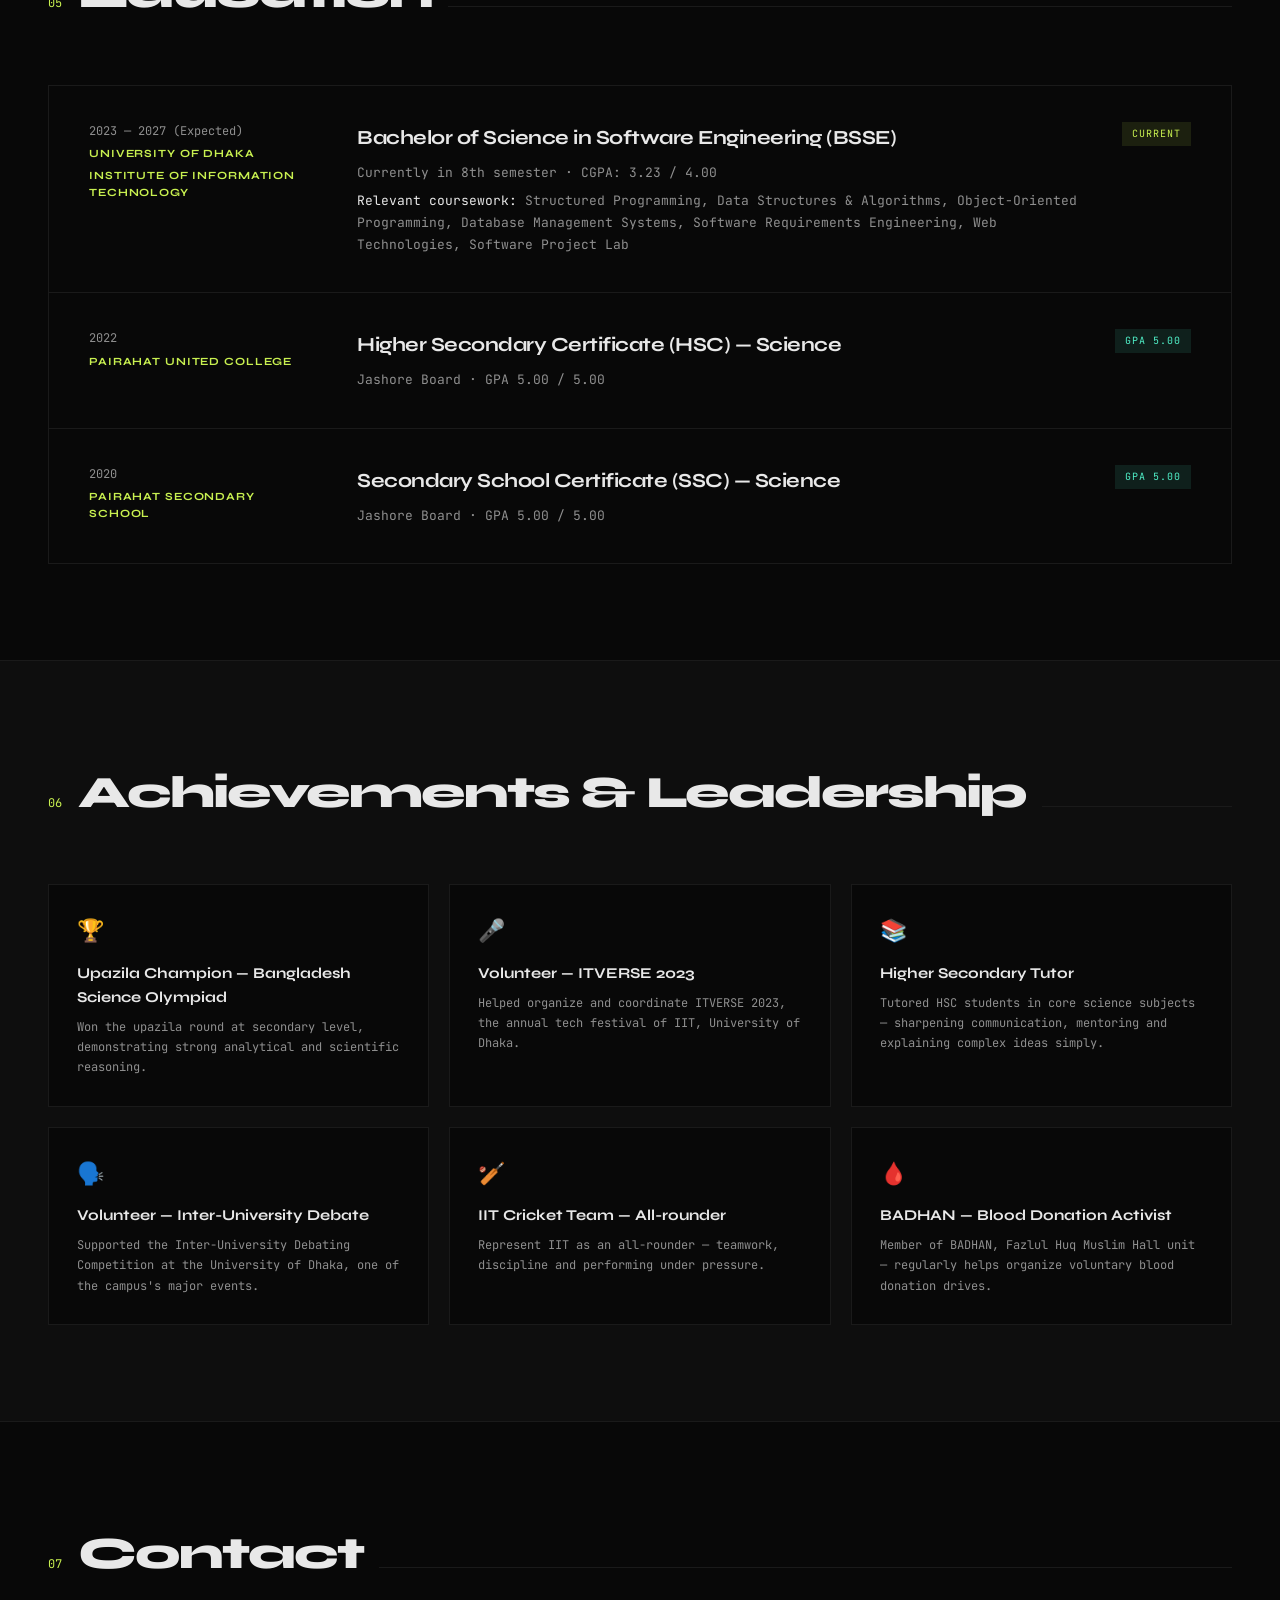
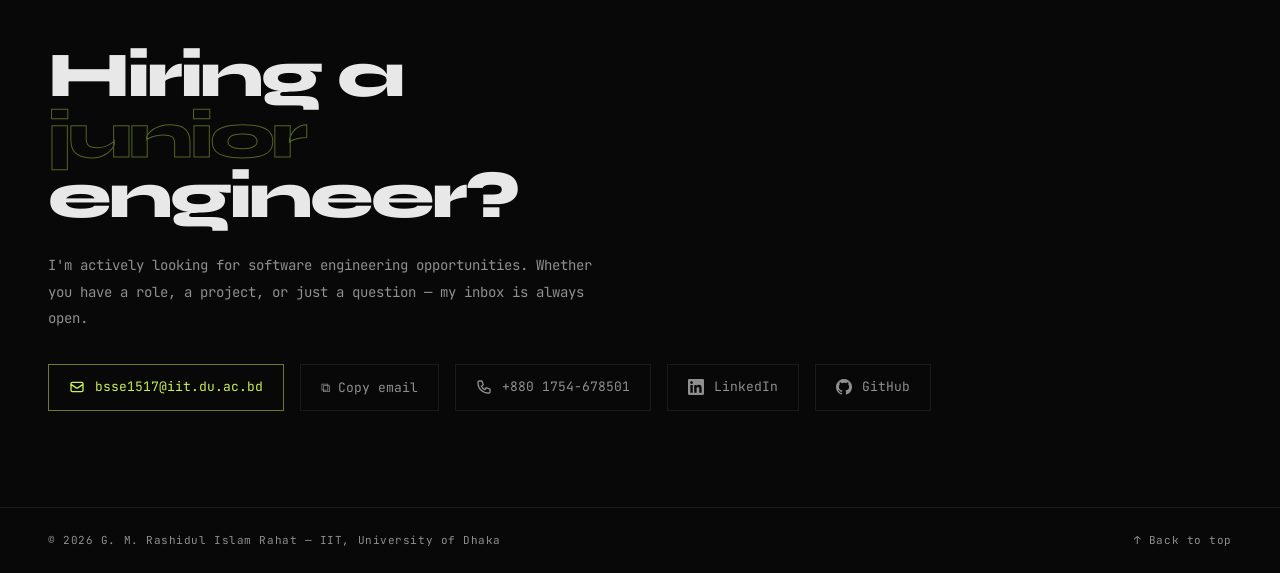
==== commit 42d89220: "Headline: graduating 2027, open to junior SWE roles and internships Co-Authored-By: Claude Opus 5.5 " ====
--- a/index.html
+++ b/index.html
@@ -4,15 +4,15 @@
   <meta charset="UTF-8" />
   <meta name="viewport" content="width=device-width, initial-scale=1.0" />
   <title>G. M. Rashidul Islam Rahat — Software Engineer | Full-Stack Developer</title>
-  <meta name="description" content="G. M. Rashidul Islam Rahat — Software Engineering student at IIT, University of Dhaka. Full-stack and AI developer (Python, LLM agents, Flask, React, Node.js, MySQL, Java) and competitive programmer, open to software engineering internships and junior roles." />
-  <meta name="keywords" content="Software Engineer, Full-Stack Developer, React, Node.js, MySQL, Java, C++, University of Dhaka, IIT, Internship, Bangladesh" />
+  <meta name="description" content="G. M. Rashidul Islam Rahat — Software Engineering student at IIT, University of Dhaka. Full-stack and AI developer (Python, LLM agents, Flask, React, Node.js, MySQL, Java) and competitive programmer, graduating 2027 and open to junior software engineering roles and internships." />
+  <meta name="keywords" content="Software Engineer, Full-Stack Developer, React, Node.js, MySQL, Java, C++, University of Dhaka, IIT, Junior Software Engineer, Internship, Bangladesh" />
   <meta name="author" content="G. M. Rashidul Islam Rahat" />
   <meta name="theme-color" content="#080808" />
 
   <!-- Open Graph (link previews on LinkedIn, Facebook, Slack...) -->
   <meta property="og:type" content="website" />
   <meta property="og:title" content="G. M. Rashidul Islam Rahat — Software Engineer" />
-  <meta property="og:description" content="Full-stack developer & Software Engineering student at IIT, University of Dhaka. Open to SWE internships and junior roles." />
+  <meta property="og:description" content="Full-stack developer & Software Engineering student at IIT, University of Dhaka. Graduating 2027, open to junior SWE roles and internships." />
 
   <link rel="icon" href="data:image/svg+xml,%3Csvg xmlns='http://www.w3.org/2000/svg' viewBox='0 0 64 64'%3E%3Crect width='64' height='64' fill='%23080808'/%3E%3Ctext x='50%25' y='54%25' dominant-baseline='middle' text-anchor='middle' font-family='monospace' font-weight='700' font-size='34' fill='%23c8f050'%3ER%3C/text%3E%3C/svg%3E" />
 
@@ -70,7 +70,7 @@
   <!-- HERO -->
   <section class="hero" id="top">
     <div class="hero-left">
-      <p class="hero-tag"><span class="status-dot"></span>Open to SWE Internships &amp; Junior Roles</p>
+      <p class="hero-tag"><span class="status-dot"></span>Graduating 2027 · Open to Junior SWE Roles &amp; Internships</p>
       <h1 class="hero-name">
         <span class="outline">G. M. Rashidul Islam</span>
         Rahat
@@ -121,7 +121,7 @@
           <div class="tl"><span class="to"><span class="tk">"languages"</span>: [<span class="ts">"C"</span>, <span class="ts">"C++"</span>, <span class="ts">"Java"</span>, <span class="ts">"JavaScript"</span>, <span class="ts">"Python"</span>],</span></div>
           <div class="tl"><span class="to"><span class="tk">"leetcode_solved"</span>: <span class="tv" id="terminal-lc">116</span>,</span></div>
           <div class="tl"><span class="to"><span class="tk">"codeforces_solved"</span>: <span class="tv" id="terminal-cf">41</span>,</span></div>
-          <div class="tl"><span class="to"><span class="tk">"seeking"</span>: <span class="ts">"SWE Internship / Junior Role"</span>,</span></div>
+          <div class="tl"><span class="to"><span class="tk">"seeking"</span>: <span class="ts">"Junior SWE Role / Internship"</span>,</span></div>
           <div class="tl"><span class="to"><span class="tk">"open_to_work"</span>: <span class="tv">true</span></span></div>
           <div class="tl"><span class="to">}</span></div>
           <div class="tl" style="margin-top:12px"><span class="tp">→</span> <span class="t-cursor"></span></div>
@@ -185,7 +185,7 @@
       <aside class="about-facts reveal" aria-label="Quick facts">
         <div class="fact">
           <span class="fact-key">Looking for</span>
-          <span class="fact-val">Software Engineering Internship / Junior Developer role</span>
+          <span class="fact-val">Junior Software Engineer role (graduating 2027) or internship</span>
         </div>
         <div class="fact">
           <span class="fact-key">Focus</span>
@@ -625,8 +625,8 @@
       <div class="section-line"></div>
     </div>
     <h2 class="contact-heading reveal">
-      Hiring an intern<br />
-      or <span>junior</span><br />
+      Hiring a<br />
+      <span>junior</span><br />
       engineer?
     </h2>
     <p class="contact-sub reveal">
